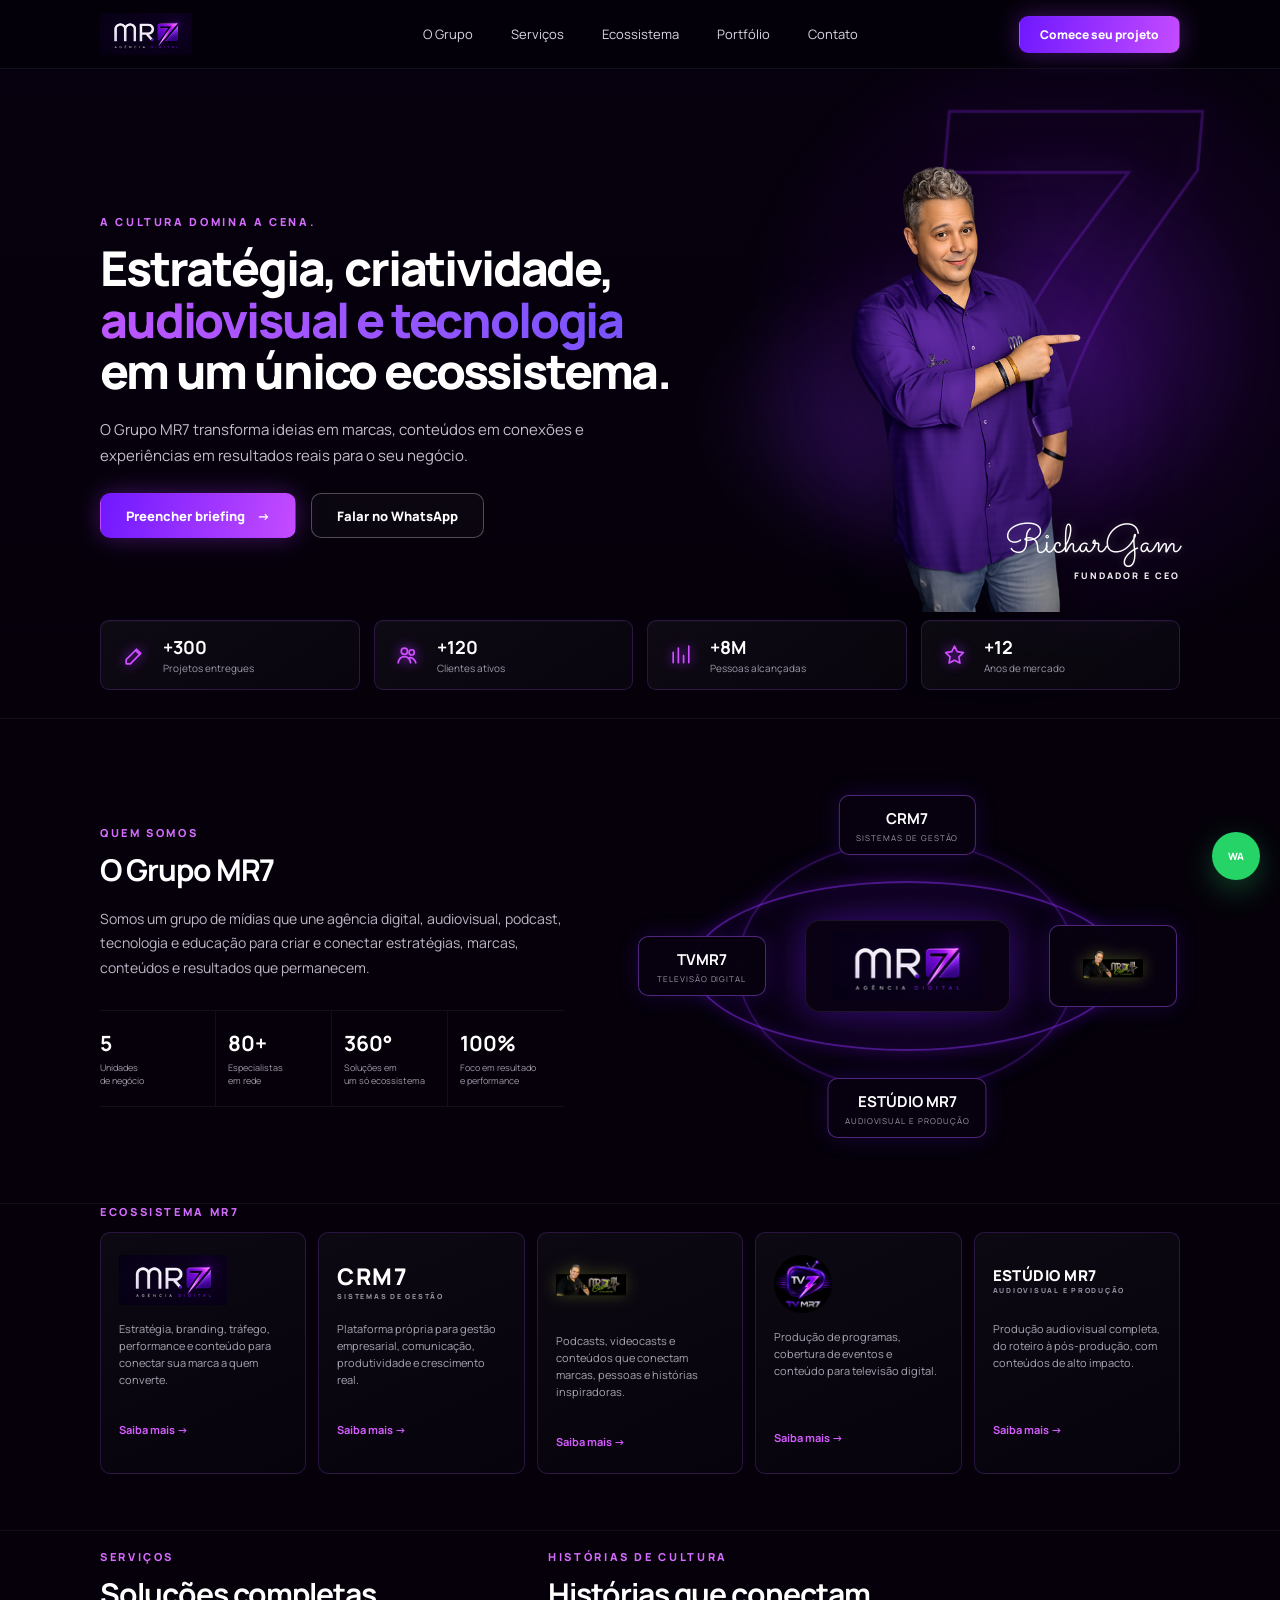
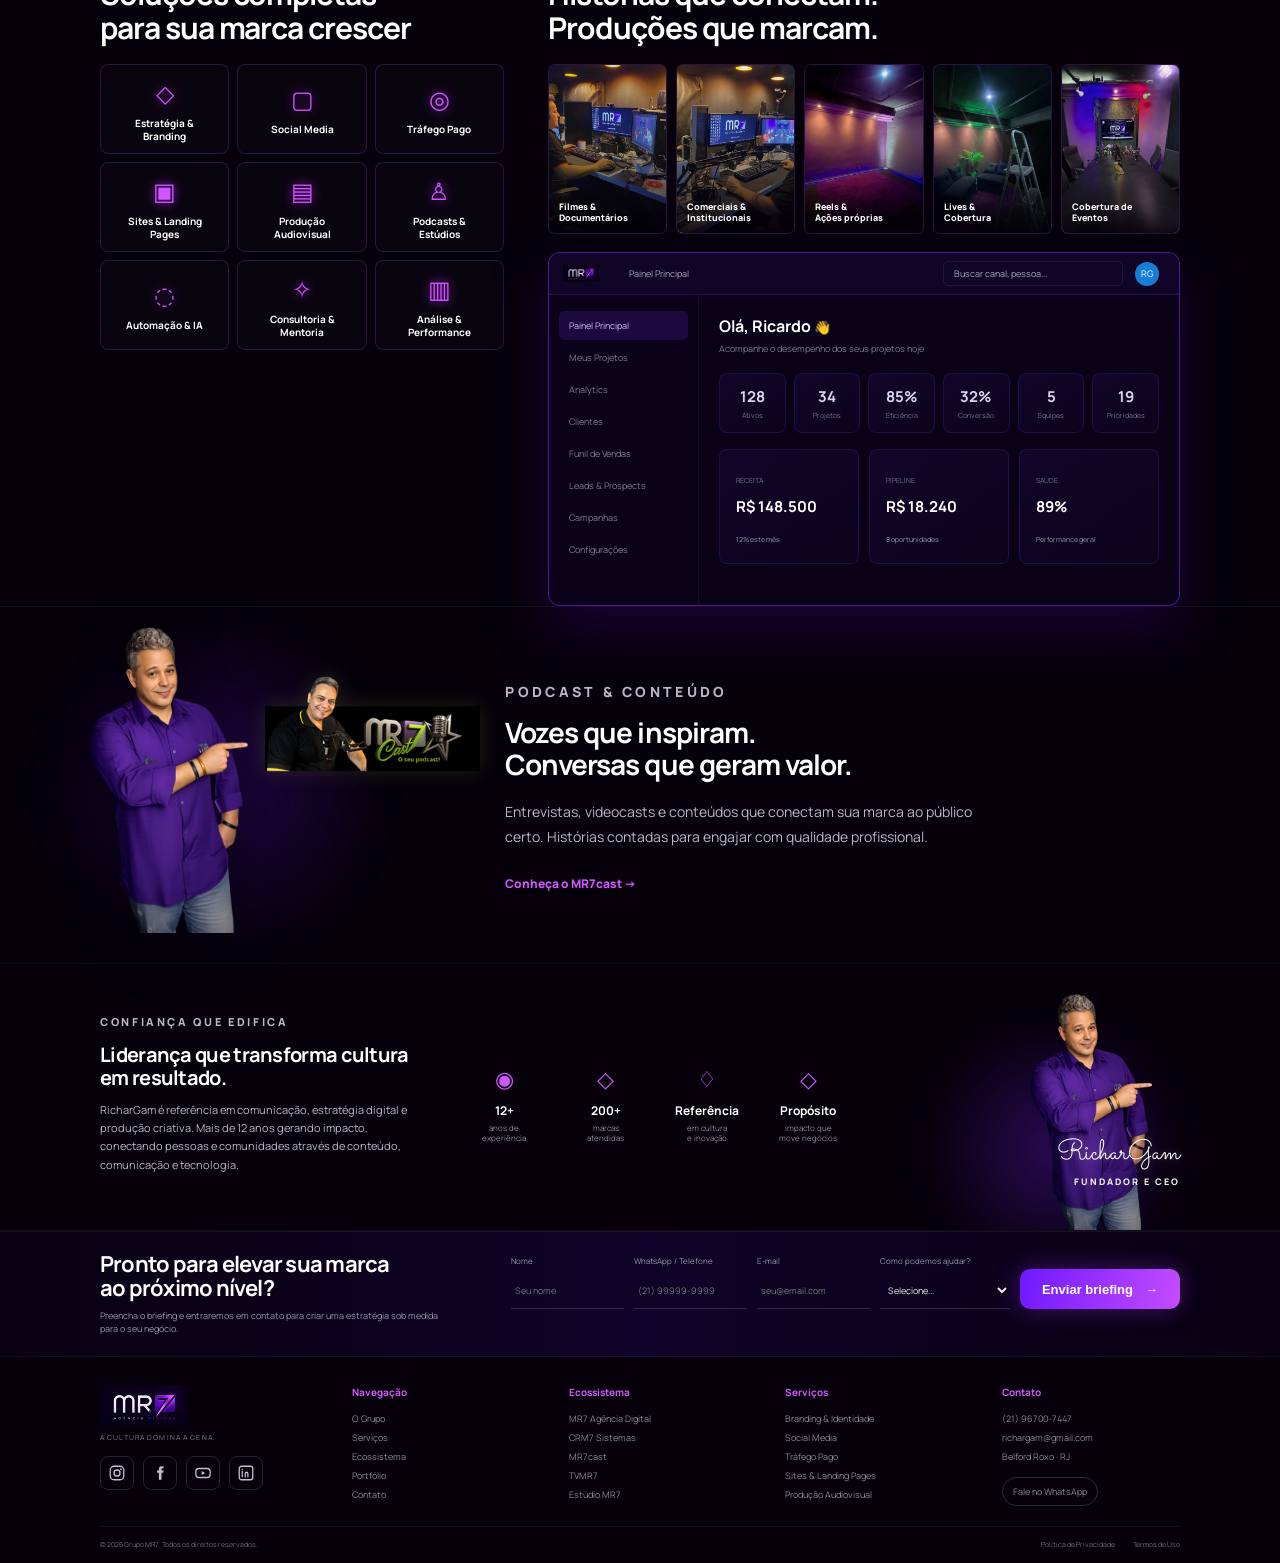
==== index.html @ 01e2b758 "progresso: Site Oficial Grupo MR7 v1 — fiel ao layout-mestre, mobile corrigido, ícones SVG - Estrutu" ====
<!doctype html>
<html lang="pt-BR">
<head>
  <meta charset="utf-8">
  <meta name="viewport" content="width=device-width,initial-scale=1,viewport-fit=cover">
  <title>Grupo MR7 — A Cultura Domina a Cena</title>
  <meta name="description" content="Estratégia, criatividade, audiovisual e tecnologia em um único ecossistema. Conheça o Grupo MR7.">
  <meta name="theme-color" content="#05000A">
  <meta property="og:title" content="Grupo MR7 — A Cultura Domina a Cena">
  <meta property="og:description" content="Estratégia, criatividade, audiovisual e tecnologia em um único ecossistema.">
  <meta property="og:type" content="website">
  <meta property="og:url" content="https://grupomr7.com.br">
  <link rel="canonical" href="https://grupomr7.com.br">
  <link rel="preconnect" href="https://fonts.googleapis.com">
  <link rel="preconnect" href="https://fonts.gstatic.com" crossorigin>
  <link href="https://fonts.googleapis.com/css2?family=Manrope:wght@400;500;600;700;800&family=Sacramento&display=swap" rel="stylesheet">
  <link rel="stylesheet" href="css/style.css">
</head>
<body>
  <a class="skip-link" href="#conteudo">Pular para o conteúdo</a>

  <header class="site-header" id="topo">
    <div class="container nav-wrap">
      <a class="brand" href="#topo" aria-label="Grupo MR7 — início">
        <img src="assets/logos/mr7-logo.png" alt="MR7 Agência Digital">
      </a>
      <button class="menu-toggle" type="button" aria-label="Abrir menu" aria-expanded="false" aria-controls="main-nav">
        <span></span><span></span><span></span>
      </button>
      <nav class="main-nav" id="main-nav" aria-label="Navegação principal">
        <a href="#grupo">O Grupo</a>
        <a href="#servicos">Serviços</a>
        <a href="#ecossistema">Ecossistema</a>
        <a href="#portfolio">Portfólio</a>
        <a href="#contato">Contato</a>
      </nav>
      <a class="btn btn-small btn-primary header-cta" href="#contato">Comece seu projeto</a>
    </div>
  </header>

  <main id="conteudo">
    <section class="hero section-shell">
      <div class="hero-glow"></div>
      <div class="hero-seven" aria-hidden="true">7</div>
      <div class="container hero-grid">
        <div class="hero-copy reveal">
          <p class="eyebrow">A cultura domina a cena.</p>
          <h1>Estratégia, criatividade,<br><span>audiovisual e tecnologia</span><br>em um único ecossistema.</h1>
          <p class="lead">O Grupo MR7 transforma ideias em marcas, conteúdos em conexões e experiências em resultados reais para o seu negócio.</p>
          <div class="hero-actions">
            <a class="btn btn-primary" href="#contato">Preencher briefing <span>→</span></a>
            <a class="btn btn-ghost" href="https://wa.me/5521967007447" target="_blank" rel="noopener">Falar no WhatsApp</a>
          </div>
        </div>

        <div class="hero-visual reveal" aria-label="RicharGam, fundador e CEO do Grupo MR7">
          <div class="photo-light"></div>
          <img class="hero-person" src="assets/photos/richargam-hero.png" alt="RicharGam apontando para o conteúdo do site">
          <div class="signature">
            <span class="signature-name">RicharGam</span>
            <small>Fundador e CEO</small>
          </div>
        </div>
      </div>

      <div class="container stats-row reveal" aria-label="Indicadores do Grupo MR7">
        <article class="stat-card">
          <div class="line-icon" aria-hidden="true"><svg viewBox="0 0 24 24"><path d="M4 16 14 6l4 4L8 20H4v-4Z"/><path d="m13 7 4 4"/></svg></div>
          <div><strong>+300</strong><span>Projetos entregues</span></div>
        </article>
        <article class="stat-card">
          <div class="line-icon" aria-hidden="true"><svg viewBox="0 0 24 24"><circle cx="9" cy="8" r="3"/><circle cx="16" cy="9" r="2.5"/><path d="M3 19c.7-4 3-6 6-6s5.3 2 6 6M14 14c3 0 5 1.7 6 5"/></svg></div>
          <div><strong>+120</strong><span>Clientes ativos</span></div>
        </article>
        <article class="stat-card">
          <div class="line-icon" aria-hidden="true"><svg viewBox="0 0 24 24"><path d="M4 19V9m5 10V5m5 14v-7m5 7V3"/></svg></div>
          <div><strong>+8M</strong><span>Pessoas alcançadas</span></div>
        </article>
        <article class="stat-card">
          <div class="line-icon" aria-hidden="true"><svg viewBox="0 0 24 24"><path d="m12 3 2.6 5.3 5.9.9-4.3 4.2 1 5.9-5.2-2.8-5.2 2.8 1-5.9-4.3-4.2 5.9-.9L12 3Z"/></svg></div>
          <div><strong>+12</strong><span>Anos de mercado</span></div>
        </article>
      </div>
    </section>

    <section class="about section-shell" id="grupo">
      <div class="container about-grid">
        <div class="about-copy reveal">
          <p class="eyebrow">Quem somos</p>
          <h2>O Grupo MR7</h2>
          <p>Somos um grupo de mídias que une agência digital, audiovisual, podcast, tecnologia e educação para criar e conectar estratégias, marcas, conteúdos e resultados que permanecem.</p>
          <div class="mini-stats">
            <article><strong>5</strong><span>Unidades<br>de negócio</span></article>
            <article><strong>80+</strong><span>Especialistas<br>em rede</span></article>
            <article><strong>360°</strong><span>Soluções em<br>um só ecossistema</span></article>
            <article><strong>100%</strong><span>Foco em resultado<br>e performance</span></article>
          </div>
        </div>

        <div class="ecosystem-map reveal" aria-label="Ecossistema de marcas do Grupo MR7">
          <div class="orbit orbit-a"></div>
          <div class="orbit orbit-b"></div>
          <div class="orbit-glow"></div>
          <div class="map-center"><img src="assets/logos/mr7-logo.png" alt="MR7 Agência Digital"></div>
          <div class="map-node node-top"><strong>CRM7</strong><span>Sistemas de gestão</span></div>
          <div class="map-node node-left"><strong>TVMR7</strong><span>Televisão digital</span></div>
          <div class="map-node node-right"><img src="assets/logos/mr7cast.png" alt="MR7cast"></div>
          <div class="map-node node-bottom"><strong>ESTÚDIO MR7</strong><span>Audiovisual e produção</span></div>
        </div>
      </div>
    </section>

    <section class="ecosystem section-shell" id="ecossistema">
      <div class="container">
        <p class="eyebrow reveal">Ecossistema MR7</p>
        <div class="ecosystem-cards reveal">
          <article class="brand-card">
            <img src="assets/logos/mr7-logo.png" alt="MR7 Agência Digital">
            <p>Estratégia, branding, tráfego, performance e conteúdo para conectar sua marca a quem converte.</p>
            <a href="#contato">Saiba mais →</a>
          </article>
          <article class="brand-card brand-text-logo">
            <div class="text-logo">CRM7<small>Sistemas de gestão</small></div>
            <p>Plataforma própria para gestão empresarial, comunicação, produtividade e crescimento real.</p>
            <a href="#crm7">Saiba mais →</a>
          </article>
          <article class="brand-card">
            <img class="cast-logo" src="assets/logos/mr7cast.png" alt="MR7cast">
            <p>Podcasts, videocasts e conteúdos que conectam marcas, pessoas e histórias inspiradoras.</p>
            <a href="#mr7cast">Saiba mais →</a>
          </article>
          <article class="brand-card">
            <img class="tv-logo" src="assets/logos/tvmr7.png" alt="TVMR7">
            <p>Produção de programas, cobertura de eventos e conteúdo para televisão digital.</p>
            <a href="https://tvmr7.org.br" target="_blank" rel="noopener">Saiba mais →</a>
          </article>
          <article class="brand-card brand-text-logo">
            <div class="text-logo studio-logo">ESTÚDIO MR7<small>Audiovisual e produção</small></div>
            <p>Produção audiovisual completa, do roteiro à pós-produção, com conteúdos de alto impacto.</p>
            <a href="#contato">Saiba mais →</a>
          </article>
        </div>
      </div>
    </section>

    <section class="services-portfolio section-shell" id="servicos">
      <div class="container split-grid">
        <div class="services-block reveal">
          <p class="eyebrow">Serviços</p>
          <h2>Soluções completas<br>para sua marca crescer</h2>
          <div class="services-grid">
            <article class="service-card"><span class="service-symbol">◇</span><strong>Estratégia &amp;<br>Branding</strong></article>
            <article class="service-card"><span class="service-symbol">▢</span><strong>Social Media</strong></article>
            <article class="service-card"><span class="service-symbol">◎</span><strong>Tráfego Pago</strong></article>
            <article class="service-card"><span class="service-symbol">▣</span><strong>Sites &amp; Landing<br>Pages</strong></article>
            <article class="service-card"><span class="service-symbol">▤</span><strong>Produção<br>Audiovisual</strong></article>
            <article class="service-card"><span class="service-symbol">♙</span><strong>Podcasts &amp;<br>Estúdios</strong></article>
            <article class="service-card"><span class="service-symbol">◌</span><strong>Automação &amp; IA</strong></article>
            <article class="service-card"><span class="service-symbol">✧</span><strong>Consultoria &amp;<br>Mentoria</strong></article>
            <article class="service-card"><span class="service-symbol">▥</span><strong>Análise &amp;<br>Performance</strong></article>
          </div>
        </div>

        <div class="portfolio-block reveal" id="portfolio">
          <p class="eyebrow">Histórias de cultura</p>
          <h2>Histórias que conectam.<br>Produções que marcam.</h2>
          <div class="portfolio-grid">
            <article class="work-card"><img src="assets/portfolio/filmes-documentarios.jpg" alt="Produção de filmes e documentários"><span>Filmes &amp;<br>Documentários</span></article>
            <article class="work-card"><img src="assets/portfolio/comerciais.jpg" alt="Produção de comerciais e institucionais"><span>Comerciais &amp;<br>Institucionais</span></article>
            <article class="work-card"><img src="assets/portfolio/reels.jpg" alt="Produção de reels e ações próprias"><span>Reels &amp;<br>Ações próprias</span></article>
            <article class="work-card"><img src="assets/portfolio/lives.jpg" alt="Lives e cobertura"><span>Lives &amp;<br>Cobertura</span></article>
            <article class="work-card"><img src="assets/portfolio/eventos.jpg" alt="Cobertura de eventos"><span>Cobertura de<br>Eventos</span></article>
          </div>

          <div class="crm-showcase" id="crm7">
            <div class="crm-window">
              <div class="crm-topbar">
                <img src="assets/logos/mr7-logo.png" alt="MR7">
                <span>Painel Principal</span>
                <div class="crm-search">Buscar canal, pessoa...</div>
                <span class="crm-avatar">RG</span>
              </div>
              <div class="crm-layout">
                <aside class="crm-sidebar">
                  <a class="active">Painel Principal</a><a>Meus Projetos</a><a>Analytics</a><a>Clientes</a><a>Funil de Vendas</a><a>Leads &amp; Prospects</a><a>Campanhas</a><a>Configurações</a>
                </aside>
                <div class="crm-content">
                  <h3>Olá, Ricardo <span>👋</span></h3>
                  <p>Acompanhe o desempenho dos seus projetos hoje</p>
                  <div class="crm-metrics">
                    <article><b>128</b><span>Ativos</span></article><article><b>34</b><span>Projetos</span></article><article><b>85%</b><span>Eficiência</span></article><article><b>32%</b><span>Conversão</span></article><article><b>5</b><span>Equipes</span></article><article><b>19</b><span>Prioridades</span></article>
                  </div>
                  <div class="crm-bottom">
                    <article><small>RECEITA</small><strong>R$ 148.500</strong><span>12% este mês</span></article>
                    <article><small>PIPELINE</small><strong>R$ 18.240</strong><span>8 oportunidades</span></article>
                    <article><small>SAÚDE</small><strong>89%</strong><span>Performance geral</span></article>
                  </div>
                </div>
              </div>
            </div>
          </div>
        </div>
      </div>
    </section>

    <section class="podcast section-shell" id="mr7cast">
      <div class="container podcast-grid">
        <div class="podcast-visual reveal">
          <div class="podcast-light"></div>
          <img class="podcast-person" src="assets/photos/richargam-podcast.png" alt="RicharGam no MR7cast">
          <img class="podcast-logo" src="assets/logos/mr7cast.png" alt="MR7cast — O seu podcast">
        </div>
        <div class="podcast-copy reveal">
          <p class="eyebrow">Podcast &amp; conteúdo</p>
          <h2>Vozes que inspiram.<br>Conversas que geram valor.</h2>
          <p>Entrevistas, videocasts e conteúdos que conectam sua marca ao público certo. Histórias contadas para engajar com qualidade profissional.</p>
          <a class="text-link" href="https://www.youtube.com/@mr7cast" target="_blank" rel="noopener">Conheça o MR7cast →</a>
        </div>
      </div>
    </section>

    <section class="leadership section-shell">
      <div class="container leadership-grid">
        <div class="leadership-copy reveal">
          <p class="eyebrow">Confiança que edifica</p>
          <h2>Liderança que transforma cultura em resultado.</h2>
          <p>RicharGam é referência em comunicação, estratégia digital e produção criativa. Mais de 12 anos gerando impacto, conectando pessoas e comunidades através de conteúdo, comunicação e tecnologia.</p>
        </div>
        <div class="leadership-metrics reveal">
          <article><span>◉</span><strong>12+</strong><small>anos de<br>experiência</small></article>
          <article><span>◇</span><strong>200+</strong><small>marcas<br>atendidas</small></article>
          <article><span>♢</span><strong>Referência</strong><small>em cultura<br>e inovação</small></article>
          <article><span>◇</span><strong>Propósito</strong><small>impacto que<br>move negócios</small></article>
        </div>
        <div class="leadership-photo reveal">
          <img src="assets/photos/richargam-lideranca.png" alt="RicharGam, fundador e CEO do Grupo MR7">
          <div class="signature leadership-signature"><span class="signature-name">RicharGam</span><small>Fundador e CEO</small></div>
        </div>
      </div>
    </section>

    <section class="contact-strip" id="contato">
      <div class="container contact-grid">
        <div class="contact-intro reveal">
          <h2>Pronto para elevar sua marca<br>ao próximo nível?</h2>
          <p>Preencha o briefing e entraremos em contato para criar uma estratégia sob medida para o seu negócio.</p>
        </div>
        <form class="brief-form reveal" id="brief-form" novalidate>
          <label><span>Nome</span><input type="text" name="nome" placeholder="Seu nome" required></label>
          <label><span>WhatsApp / Telefone</span><input type="tel" name="telefone" placeholder="(21) 99999-9999" required></label>
          <label><span>E-mail</span><input type="email" name="email" placeholder="seu@email.com" required></label>
          <label><span>Como podemos ajudar?</span>
            <select name="servico" required><option value="">Selecione...</option><option>Branding &amp; Identidade</option><option>Social Media</option><option>Tráfego Pago</option><option>Site / Landing Page</option><option>Produção Audiovisual</option><option>Podcast / Estúdio</option><option>Automação &amp; IA</option><option>Consultoria &amp; Mentoria</option></select>
          </label>
          <button class="btn btn-primary" type="submit">Enviar briefing <span>→</span></button>
          <p class="form-status" id="form-status" role="status" aria-live="polite"></p>
        </form>
      </div>
    </section>
  </main>

  <footer class="site-footer">
    <div class="container footer-grid">
      <div class="footer-brand">
        <img src="assets/logos/mr7-logo.png" alt="MR7 Agência Digital">
        <p>A cultura domina a cena.</p>
        <div class="socials">
          <a href="https://www.instagram.com/mr7agenciadigital/" target="_blank" rel="noopener" aria-label="Instagram">
            <svg viewBox="0 0 24 24" aria-hidden="true"><rect x="3" y="3" width="18" height="18" rx="5"/><circle cx="12" cy="12" r="4"/><circle cx="17.2" cy="6.8" r="1.2" fill="currentColor" stroke="none"/></svg>
          </a>
          <a href="https://www.facebook.com/profile.php?id=100089989962736" target="_blank" rel="noopener" aria-label="Facebook">
            <svg viewBox="0 0 24 24" aria-hidden="true"><path d="M14 8.5V7c0-.9.6-1.2 1-1.2h1.8V3H14c-2.2 0-3.5 1.5-3.5 3.7v1.8H8v3h2.5V21H14v-9.5h2.3l.5-3H14Z" fill="currentColor" stroke="none"/></svg>
          </a>
          <a href="https://www.youtube.com/@mr7cast" target="_blank" rel="noopener" aria-label="YouTube">
            <svg viewBox="0 0 24 24" aria-hidden="true"><rect x="2.5" y="6" width="19" height="12" rx="4"/><path d="M10.2 9.3v5.4l4.6-2.7-4.6-2.7Z" fill="currentColor" stroke="none"/></svg>
          </a>
          <a href="https://www.linkedin.com" target="_blank" rel="noopener" aria-label="LinkedIn">
            <svg viewBox="0 0 24 24" aria-hidden="true"><rect x="3" y="3" width="18" height="18" rx="3"/><path d="M7 10v7M7 7v.01M11 17v-4.2c0-1 .7-1.8 1.8-1.8s1.7.8 1.7 1.8V17" fill="none"/></svg>
          </a>
        </div>
      </div>
      <div class="footer-col"><h3>Navegação</h3><a href="#grupo">O Grupo</a><a href="#servicos">Serviços</a><a href="#ecossistema">Ecossistema</a><a href="#portfolio">Portfólio</a><a href="#contato">Contato</a></div>
      <div class="footer-col"><h3>Ecossistema</h3><a href="#ecossistema">MR7 Agência Digital</a><a href="#crm7">CRM7 Sistemas</a><a href="#mr7cast">MR7cast</a><a href="https://tvmr7.org.br" target="_blank" rel="noopener">TVMR7</a><a href="#contato">Estúdio MR7</a></div>
      <div class="footer-col"><h3>Serviços</h3><a href="#servicos">Branding &amp; Identidade</a><a href="#servicos">Social Media</a><a href="#servicos">Tráfego Pago</a><a href="#servicos">Sites &amp; Landing Pages</a><a href="#servicos">Produção Audiovisual</a></div>
      <div class="footer-col contact-col"><h3>Contato</h3><a href="tel:+5521967007447">(21) 96700-7447</a><a href="mailto:richargam@gmail.com">richargam@gmail.com</a><span>Belford Roxo · RJ</span><a class="whatsapp-footer" href="https://wa.me/5521967007447" target="_blank" rel="noopener">Fale no WhatsApp</a></div>
    </div>
    <div class="container footer-bottom"><span>© <span id="year"></span> Grupo MR7. Todos os direitos reservados.</span><div><a href="#">Política de Privacidade</a><a href="#">Termos de Uso</a></div></div>
  </footer>

  <a class="whatsapp-float" href="https://wa.me/5521967007447" target="_blank" rel="noopener" aria-label="Falar com o Grupo MR7 pelo WhatsApp">WA</a>
  <script src="js/main.js"></script>
</body>
</html>
---- css/style.css ----
:root{
  --bg:#05000a;--bg-2:#090112;--panel:#0c0317;--panel-2:#10051f;
  --purple:#6f2cff;--violet:#a855ff;--magenta:#d946ef;--silver:#e6e6ef;
  --white:#fff;--muted:#a9a3b7;--line:rgba(168,85,255,.20);--line-strong:rgba(168,85,255,.45);
  --shadow:0 22px 70px rgba(74,0,140,.30);--radius:15px;--container:1080px;
}
*{box-sizing:border-box}html{scroll-behavior:smooth}body{margin:0;background:var(--bg);color:var(--white);font-family:Manrope,Inter,Arial,sans-serif;overflow-x:hidden}body::before{content:"";position:fixed;inset:0;pointer-events:none;background:radial-gradient(circle at 70% 8%,rgba(115,29,255,.14),transparent 28%),linear-gradient(90deg,rgba(255,255,255,.012) 1px,transparent 1px);background-size:auto,86px 86px;opacity:.55;z-index:-1}img{max-width:100%;display:block}a{color:inherit}.container{width:min(var(--container),calc(100% - 44px));margin-inline:auto}.section-shell{position:relative;border-bottom:1px solid rgba(255,255,255,.05)}.skip-link{position:fixed;top:-50px;left:20px;background:#fff;color:#000;padding:10px 14px;z-index:9999}.skip-link:focus{top:12px}.eyebrow{margin:0 0 13px;color:#d66bff;text-transform:uppercase;letter-spacing:.24em;font-size:11px;font-weight:800}.reveal{opacity:0;transform:translateY(18px);transition:opacity .7s ease,transform .7s ease}.reveal.visible{opacity:1;transform:none}
.site-header{position:fixed;top:0;left:0;right:0;z-index:100;background:rgba(5,0,10,.78);backdrop-filter:blur(18px);border-bottom:1px solid rgba(255,255,255,.06)}.nav-wrap{height:68px;display:grid;grid-template-columns:180px 1fr 180px;align-items:center}.brand img{width:92px}.main-nav{justify-self:center;display:flex;gap:38px}.main-nav a{font-size:13px;text-decoration:none;color:#dbd5e4;transition:.2s}.main-nav a:hover,.main-nav a:focus-visible{color:#fff;text-shadow:0 0 15px var(--violet)}.header-cta{justify-self:end}.menu-toggle{display:none;background:none;border:0;padding:8px}.menu-toggle span{display:block;width:24px;height:2px;background:#fff;margin:5px 0}
.btn{display:inline-flex;align-items:center;justify-content:center;gap:12px;min-height:45px;padding:0 25px;border-radius:10px;font-size:13px;font-weight:800;text-decoration:none;border:1px solid transparent;cursor:pointer;transition:transform .22s ease,box-shadow .22s ease,border-color .22s ease}.btn:hover{transform:translateY(-2px)}.btn-primary{background:linear-gradient(105deg,#6f18ff,#c54cff);box-shadow:0 0 24px rgba(169,54,255,.36);color:#fff}.btn-primary:hover{box-shadow:0 0 34px rgba(169,54,255,.55)}.btn-ghost{background:rgba(255,255,255,.025);border-color:rgba(255,255,255,.28)}.btn-ghost:hover{border-color:var(--violet)}.btn-small{min-height:37px;padding:0 20px;border-radius:9px;font-size:12px}
.hero{min-height:700px;padding:130px 0 28px;overflow:hidden;background:linear-gradient(180deg,#07000e 0%,#05000a 100%)}.hero-glow{position:absolute;width:720px;height:620px;right:-140px;top:30px;background:radial-gradient(circle,rgba(139,31,255,.34),rgba(81,8,151,.12) 42%,transparent 68%);filter:blur(6px)}.hero-seven{position:absolute;right:70px;top:26px;font-size:540px;line-height:1;font-weight:800;color:transparent;-webkit-text-stroke:3px rgba(150,46,255,.36);filter:drop-shadow(0 0 18px rgba(127,38,255,.75));opacity:.72;transform:skewX(-5deg);font-family:Arial Black,sans-serif}.hero-grid{display:grid;grid-template-columns:1.08fr .92fr;align-items:center;min-height:430px}.hero-copy{position:relative;z-index:3;padding-top:12px}.hero h1{margin:0;font-size:48px;line-height:1.08;letter-spacing:-.045em;font-weight:800;overflow-wrap:break-word;word-break:break-word}.hero h1 span{background:linear-gradient(90deg,#bd56ff,#7953ff);-webkit-background-clip:text;background-clip:text;color:transparent}.lead{max-width:560px;margin:20px 0 25px;color:#c2bdca;font-size:15px;line-height:1.7}.hero-actions{display:flex;gap:15px;flex-wrap:wrap}.hero-visual{height:480px;position:relative;align-self:end}.photo-light{position:absolute;left:0;right:0;bottom:25px;height:70%;background:radial-gradient(ellipse,rgba(137,49,255,.32),transparent 66%);filter:blur(24px)}.hero-person{height:510px;width:auto;position:absolute;right:28px;bottom:-2px;z-index:2;filter:drop-shadow(0 25px 30px rgba(0,0,0,.45))}.signature{position:absolute;right:0;bottom:28px;z-index:5;text-align:right}.signature-name{font:40px Sacramento,cursive;line-height:.8;color:#fff;text-shadow:0 0 10px rgba(255,255,255,.25)}.signature small{display:block;margin-top:9px;text-transform:uppercase;letter-spacing:.22em;font-size:9px;font-weight:800;color:#eee}.stats-row{position:relative;z-index:8;display:grid;grid-template-columns:repeat(4,1fr);gap:14px;margin-top:10px}.stat-card{min-height:70px;display:flex;align-items:center;gap:13px;padding:14px 17px;border:1px solid var(--line);border-radius:9px;background:linear-gradient(145deg,rgba(255,255,255,.038),rgba(255,255,255,.018));box-shadow:inset 0 1px rgba(255,255,255,.025)}.line-icon{width:32px;height:32px;display:grid;place-items:center;color:#d04fff;filter:drop-shadow(0 0 6px #9e25ff)}.line-icon svg{width:25px;fill:none;stroke:currentColor;stroke-width:1.6;stroke-linecap:round;stroke-linejoin:round}.stat-card strong{display:block;font-size:18px}.stat-card span{display:block;color:#9e98a9;font-size:10px;margin-top:2px}
.about{padding:72px 0 62px}.about-grid{display:grid;grid-template-columns:.92fr 1.08fr;gap:70px;align-items:center}.about h2,.services-block h2,.portfolio-block h2,.podcast-copy h2,.leadership-copy h2,.contact-intro h2{font-size:30px;line-height:1.12;letter-spacing:-.035em;margin:0 0 20px}.about-copy>p:last-of-type,.podcast-copy>p,.leadership-copy>p{color:#bcb6c6;font-size:14px;line-height:1.75;max-width:515px}.mini-stats{display:grid;grid-template-columns:repeat(4,1fr);margin-top:30px;border-top:1px solid rgba(255,255,255,.06);border-bottom:1px solid rgba(255,255,255,.06)}.mini-stats article{padding:18px 12px;border-right:1px solid rgba(255,255,255,.06)}.mini-stats article:first-child{padding-left:0}.mini-stats article:last-child{border-right:0}.mini-stats strong{display:block;font-size:21px}.mini-stats span{display:block;font-size:9px;line-height:1.4;color:#9f99a9;margin-top:5px}.ecosystem-map{height:350px;position:relative;display:grid;place-items:center}.orbit{position:absolute;left:50%;top:50%;transform:translate(-50%,-50%);border:2px solid rgba(143,46,255,.5);border-radius:50%;box-shadow:0 0 18px rgba(122,26,255,.26),inset 0 0 18px rgba(122,26,255,.15)}.orbit-a{width:430px;height:170px}.orbit-b{width:340px;height:250px;opacity:.55}.orbit-glow{position:absolute;width:400px;height:230px;background:radial-gradient(ellipse,rgba(124,31,255,.25),transparent 67%);filter:blur(22px)}.map-center{width:205px;height:92px;border:1px solid rgba(255,255,255,.08);border-radius:15px;background:rgba(11,2,20,.92);display:grid;place-items:center;z-index:3;box-shadow:0 0 35px rgba(109,24,255,.34)}.map-center img{width:150px}.map-node{position:absolute;z-index:4;min-width:128px;min-height:60px;display:grid;place-items:center;text-align:center;padding:10px 16px;border:1px solid var(--line-strong);border-radius:10px;background:rgba(8,1,16,.95);box-shadow:0 0 22px rgba(105,26,255,.18)}.map-node strong{font-size:15px}.map-node span{font-size:8px;color:#9e98aa;text-transform:uppercase;letter-spacing:.12em}.map-node img{max-height:42px;max-width:120px}.node-right img{max-height:60px;max-width:150px;filter:drop-shadow(0 0 8px rgba(166,194,50,.35))}.node-top{top:4px;left:50%;transform:translateX(-50%)}.node-bottom{bottom:3px;left:50%;transform:translateX(-50%)}.node-left{left:3px;top:50%;transform:translateY(-50%)}.node-right{right:3px;top:50%;transform:translateY(-50%)}
.ecosystem{padding:0 0 56px}.ecosystem-cards{display:grid;grid-template-columns:repeat(5,1fr);gap:12px}.brand-card{min-height:210px;padding:22px 18px;border:1px solid var(--line);border-radius:10px;background:linear-gradient(155deg,rgba(255,255,255,.035),rgba(255,255,255,.012));transition:.25s}.brand-card:hover{transform:translateY(-5px);border-color:var(--line-strong);box-shadow:0 18px 35px rgba(60,0,110,.22)}.brand-card img{height:50px;width:100%;object-fit:contain;object-position:left center;margin-bottom:15px}.brand-card .cast-logo{height:70px;margin-top:-8px;filter:drop-shadow(0 0 8px rgba(166,194,50,.28))}.brand-card .tv-logo{height:58px;object-position:left center}.brand-card p{min-height:86px;color:#aaa4b3;font-size:11px;line-height:1.55}.brand-card a{color:#d45cff;font-size:11px;text-decoration:none;font-weight:700}.text-logo{height:50px;margin-bottom:15px;display:flex;flex-direction:column;justify-content:center;font-size:23px;font-weight:800;letter-spacing:.06em}.text-logo small{font-size:7px;letter-spacing:.25em;text-transform:uppercase;color:#9891a3}.studio-logo{font-size:15px;letter-spacing:.03em}
.services-portfolio{padding:0 0 0}.split-grid{display:grid;grid-template-columns:.78fr 1.22fr;gap:44px}.services-block,.portfolio-block{padding-top:18px}.services-grid{display:grid;grid-template-columns:repeat(3,1fr);gap:8px;margin-top:18px}.service-card{height:90px;border:1px solid var(--line);border-radius:8px;background:rgba(255,255,255,.018);display:flex;flex-direction:column;align-items:center;justify-content:center;text-align:center;gap:8px}.service-card:hover{background:rgba(122,32,255,.08);border-color:var(--line-strong)}.service-symbol{font-size:24px;color:#ce55ff;text-shadow:0 0 12px rgba(192,45,255,.8)}.service-card strong{font-size:10px;line-height:1.25}.portfolio-grid{display:grid;grid-template-columns:repeat(5,1fr);gap:9px;margin-top:18px}.work-card{height:170px;position:relative;overflow:hidden;border:1px solid var(--line);border-radius:7px;background:#0a0212}.work-card::after{content:"";position:absolute;inset:0;background:linear-gradient(0deg,rgba(3,0,7,.95),rgba(3,0,7,.08) 60%)}.work-card img{width:100%;height:100%;object-fit:cover;transition:.35s}.work-card:hover img{transform:scale(1.06)}.work-card span{position:absolute;z-index:2;left:10px;right:8px;bottom:10px;font-size:9px;font-weight:800;line-height:1.25}.crm-showcase{margin-top:18px;position:relative;z-index:4}.crm-window{border:1px solid rgba(131,49,255,.55);border-radius:12px;overflow:hidden;background:#090116;box-shadow:0 22px 55px rgba(64,7,123,.38)}.crm-topbar{height:42px;display:grid;grid-template-columns:54px 1fr 180px 30px;gap:12px;align-items:center;padding:0 14px;background:#100427;border-bottom:1px solid rgba(148,52,255,.22);font-size:9px;color:#aaa4b5}.crm-topbar img{width:36px}.crm-search{height:25px;border:1px solid rgba(255,255,255,.07);border-radius:5px;display:flex;align-items:center;padding:0 10px}.crm-avatar{width:24px;height:24px;border-radius:50%;display:grid;place-items:center;background:#177ed8;color:#fff}.crm-layout{display:grid;grid-template-columns:150px 1fr;min-height:310px}.crm-sidebar{padding:16px 10px;background:#0b021a;border-right:1px solid rgba(255,255,255,.05)}.crm-sidebar a{display:block;padding:8px 10px;color:#80798d;font-size:9px;border-radius:5px;margin-bottom:3px}.crm-sidebar .active{color:#d1bbff;background:rgba(119,45,255,.16)}.crm-content{padding:20px}.crm-content h3{margin:0;font-size:16px}.crm-content h3 span{font-size:13px}.crm-content>p{margin:5px 0 18px;color:#7e7888;font-size:9px}.crm-metrics{display:grid;grid-template-columns:repeat(6,1fr);gap:8px}.crm-metrics article,.crm-bottom article{background:linear-gradient(145deg,#12052a,#0c031b);border:1px solid rgba(137,50,255,.16);border-radius:8px;padding:12px 8px;text-align:center}.crm-metrics b{display:block;font-size:15px;color:#ddd3ed}.crm-metrics span{display:block;font-size:7px;color:#777080;margin-top:4px}.crm-bottom{display:grid;grid-template-columns:repeat(3,1fr);gap:10px;margin-top:16px}.crm-bottom article{text-align:left;padding:16px}.crm-bottom small{font-size:7px;color:#777080}.crm-bottom strong{display:block;font-size:15px;margin:8px 0}.crm-bottom span{font-size:7px;color:#9d96a8}
.podcast{padding:0 0 30px;margin-top:-34px}.podcast-grid{display:grid;grid-template-columns:.7fr 1.3fr;align-items:end;gap:42px}.podcast-visual{height:360px;position:relative}.podcast-light{position:absolute;left:-100px;bottom:-20px;width:430px;height:330px;background:radial-gradient(circle,rgba(118,23,255,.25),transparent 64%);filter:blur(16px)}.podcast-person{height:350px;position:absolute;left:-40px;bottom:0;filter:drop-shadow(0 14px 22px rgba(0,0,0,.55))}.podcast-logo{position:absolute;left:165px;bottom:95px;width:215px;filter:drop-shadow(0 0 10px rgba(166,194,50,.18))}.podcast-copy{padding-bottom:40px}.podcast-copy h2{font-size:28px}.podcast-copy p{max-width:490px}.text-link{display:inline-block;margin-top:12px;color:#d259ff;text-decoration:none;font-size:12px;font-weight:800}
.leadership{padding:14px 0 0;overflow:hidden}.leadership-grid{display:grid;grid-template-columns:1fr 1.2fr .9fr;align-items:end;gap:32px;min-height:250px}.leadership-copy{padding:35px 0 45px}.leadership-copy h2{font-size:20px;margin-bottom:12px}.leadership-copy p{font-size:11px;line-height:1.65}.leadership-metrics{display:grid;grid-template-columns:repeat(4,1fr);gap:12px;align-self:center}.leadership-metrics article{text-align:center}.leadership-metrics article>span{display:block;color:#cf55ff;font-size:22px;margin-bottom:8px}.leadership-metrics strong{display:block;font-size:12px}.leadership-metrics small{display:block;margin-top:4px;color:#8f889b;font-size:8px;line-height:1.35}.leadership-photo{height:250px;position:relative}.leadership-photo::before{content:"";position:absolute;inset:20% -15% -15% 0;background:radial-gradient(circle,rgba(130,31,255,.3),transparent 65%);filter:blur(14px)}.leadership-photo img{height:270px;position:absolute;right:-10px;bottom:0}.leadership-signature{right:0;bottom:42px}.leadership-signature .signature-name{font-size:28px}
.contact-strip{padding:20px 0;background:linear-gradient(90deg,#080111,#100329 50%,#080111);border-top:1px solid rgba(255,255,255,.05);border-bottom:1px solid rgba(255,255,255,.05)}.contact-grid{display:grid;grid-template-columns:.72fr 1.28fr;align-items:center;gap:35px}.contact-intro h2{font-size:22px;margin-bottom:8px}.contact-intro p{margin:0;color:#9992a4;font-size:9px;line-height:1.5;max-width:350px}.brief-form{display:grid;grid-template-columns:1fr 1fr 1fr 1.15fr auto;align-items:end;gap:10px}.brief-form label span{display:block;font-size:8px;color:#9a93a5;margin-bottom:6px}.brief-form input,.brief-form select{width:100%;height:37px;border:0;border-bottom:1px solid rgba(255,255,255,.14);background:transparent;color:#eee;font:9px Manrope;padding:0 4px;outline:none}.brief-form select option{background:#10031e}.brief-form input:focus,.brief-form select:focus{border-color:#b74aff}.brief-form .btn{height:40px;min-height:40px;padding:0 22px;border:0}.form-status{grid-column:1/-1;margin:0;font-size:10px;color:#ff83ff;min-height:13px}
.site-footer{padding:28px 0 14px;background:#050009}.footer-grid{display:grid;grid-template-columns:1.2fr repeat(4,1fr);gap:38px}.footer-brand img{width:88px}.footer-brand p{text-transform:uppercase;letter-spacing:.16em;color:#807987;font-size:7px}.socials{display:flex;gap:9px;margin-top:14px}.socials a{width:34px;height:34px;border:1px solid rgba(255,255,255,.14);border-radius:8px;display:grid;place-items:center;text-decoration:none;color:#c6bfd2;transition:.22s}.socials a:hover{color:#fff;border-color:var(--line-strong);background:rgba(122,32,255,.14);box-shadow:0 0 16px rgba(169,54,255,.28);transform:translateY(-2px)}.socials svg{width:18px;height:18px;fill:none;stroke:currentColor;stroke-width:1.7;stroke-linecap:round;stroke-linejoin:round}.footer-col{display:flex;flex-direction:column;gap:6px}.footer-col h3{margin:0 0 7px;color:#d55bff;font-size:10px}.footer-col a,.footer-col span{font-size:9px;color:#8d8796;text-decoration:none}.footer-col a:hover{color:#fff}.whatsapp-footer{margin-top:8px;border:1px solid rgba(255,255,255,.16);padding:7px 10px;border-radius:18px;width:max-content}.footer-bottom{display:flex;justify-content:space-between;margin-top:20px;padding-top:13px;border-top:1px solid rgba(255,255,255,.06);color:#716b78;font-size:7px}.footer-bottom div{display:flex;gap:18px}.footer-bottom a{text-decoration:none;color:#716b78}.whatsapp-float{position:fixed;right:20px;bottom:20px;width:48px;height:48px;border-radius:50%;display:grid;place-items:center;background:#25d366;color:#fff;text-decoration:none;font-size:10px;font-weight:800;box-shadow:0 10px 30px rgba(37,211,102,.3);z-index:90}
@media (max-width:1050px){.nav-wrap{grid-template-columns:140px 1fr 140px}.main-nav{gap:22px}.hero h1{font-size:42px}.hero-person{right:-12px}.ecosystem-cards{grid-template-columns:repeat(3,1fr)}.brand-card{min-height:195px}.split-grid{grid-template-columns:1fr}.podcast{margin-top:0}.leadership-grid{grid-template-columns:1fr 1.4fr}.leadership-photo{display:none}.contact-grid{grid-template-columns:1fr}.brief-form{grid-template-columns:repeat(3,1fr)}.brief-form .btn{grid-column:auto}.footer-grid{grid-template-columns:1.3fr repeat(2,1fr)}.contact-col{grid-column:auto}}
@media (max-width:760px){.container{width:min(100% - 32px,var(--container))}.site-header{background:rgba(5,0,10,.94)}.nav-wrap{height:62px;display:flex;justify-content:space-between}.brand img{width:78px}.menu-toggle{display:block;order:3}.header-cta{display:none}.main-nav{position:absolute;left:14px;right:14px;top:62px;display:none;flex-direction:column;gap:0;padding:12px;background:#0a0113;border:1px solid var(--line);border-radius:10px}.main-nav.open{display:flex}.main-nav a{padding:13px}.hero{padding-top:104px;min-height:auto}.hero-grid{grid-template-columns:1fr;gap:8px}.hero-copy{text-align:center}.hero h1{font-size:32px}.lead{margin-inline:auto}.hero-actions{justify-content:center}.hero-seven{font-size:300px;right:-70px;top:auto;bottom:-10px;opacity:.26;z-index:0}.hero-visual{height:400px;margin-top:6px}.hero-person{height:420px;right:50%;transform:translateX(50%)}.signature{right:50%;transform:translateX(120px)}.stats-row{grid-template-columns:1fr 1fr;margin-top:26px}.about{padding:52px 0 46px}.about-grid{grid-template-columns:1fr;gap:34px}.ecosystem-map{margin-top:6px;transform:scale(.82)}.ecosystem-cards{grid-template-columns:1fr 1fr}.portfolio-grid{grid-template-columns:repeat(2,1fr)}.work-card{height:190px}.work-card:last-child{grid-column:1/-1}.crm-layout{grid-template-columns:100px 1fr}.crm-sidebar a{font-size:7px}.crm-metrics{grid-template-columns:repeat(3,1fr)}.podcast{padding:28px 0 30px}.podcast-grid{grid-template-columns:1fr;gap:20px}.podcast-visual{height:320px}.podcast-person{left:50%;transform:translateX(-58%);height:320px}.podcast-logo{left:50%;transform:translateX(-8%);bottom:74px;width:200px}.podcast-copy{padding:0}.leadership{padding:36px 0 0}.leadership-grid{grid-template-columns:1fr;gap:26px}.leadership-copy{padding:0}.leadership-metrics{padding-bottom:0}.leadership-photo{display:block;position:relative;height:340px;margin-top:6px}.leadership-photo::before{inset:10% 10% 0 10%}.leadership-photo img{height:340px;right:50%;bottom:0;transform:translateX(50%)}.leadership-signature{display:none}.contact-strip{padding:34px 0}.contact-intro h2{font-size:24px}.contact-intro p{font-size:12px;max-width:none}.brief-form{grid-template-columns:1fr 1fr;gap:16px 12px}.brief-form label span{font-size:11px}.brief-form input,.brief-form select{height:44px;font-size:14px}.brief-form .btn{grid-column:1/-1;height:48px;min-height:48px;font-size:14px}.form-status{font-size:12px}.site-footer{padding:34px 0 16px}.footer-grid{grid-template-columns:1fr 1fr;gap:28px}.footer-brand{grid-column:1/-1}.footer-col h3{font-size:12px}.footer-col a,.footer-col span{font-size:12px}.footer-bottom{gap:14px;flex-direction:column;font-size:10px;text-align:center}.footer-bottom div{justify-content:center}}
@media (max-width:480px){.hero h1{font-size:27px}.hero-seven{font-size:230px;right:-50px;bottom:0;opacity:.22}.hero-actions{flex-direction:column;align-items:stretch}.hero-actions .btn{width:100%}.hero-visual{height:340px}.hero-person{height:350px}.signature{transform:translateX(100px)}.stats-row{grid-template-columns:1fr}.mini-stats{grid-template-columns:1fr 1fr}.mini-stats article:nth-child(2){border-right:0}.ecosystem-map{transform:scale(.76);margin-top:0}.ecosystem-cards{grid-template-columns:1fr}.brand-card{min-height:auto}.brand-card p{min-height:auto}.services-grid{grid-template-columns:1fr 1fr}.portfolio-grid{grid-template-columns:1fr 1fr}.work-card,.work-card:last-child{grid-column:auto;height:150px}.crm-topbar{grid-template-columns:42px 1fr 25px}.crm-search{display:none}.crm-layout{grid-template-columns:1fr}.crm-sidebar{display:none}.crm-content{padding:14px}.crm-metrics{grid-template-columns:1fr 1fr}.crm-bottom{grid-template-columns:1fr}.podcast-person{transform:translateX(-52%);height:290px}.podcast-visual{height:290px}.leadership-metrics{grid-template-columns:1fr 1fr}.brief-form{grid-template-columns:1fr}.footer-grid{grid-template-columns:1fr 1fr}.footer-brand{grid-column:1/-1}}
@media (prefers-reduced-motion:reduce){html{scroll-behavior:auto}.reveal{opacity:1;transform:none;transition:none}.btn,.brand-card,.work-card img{transition:none}}
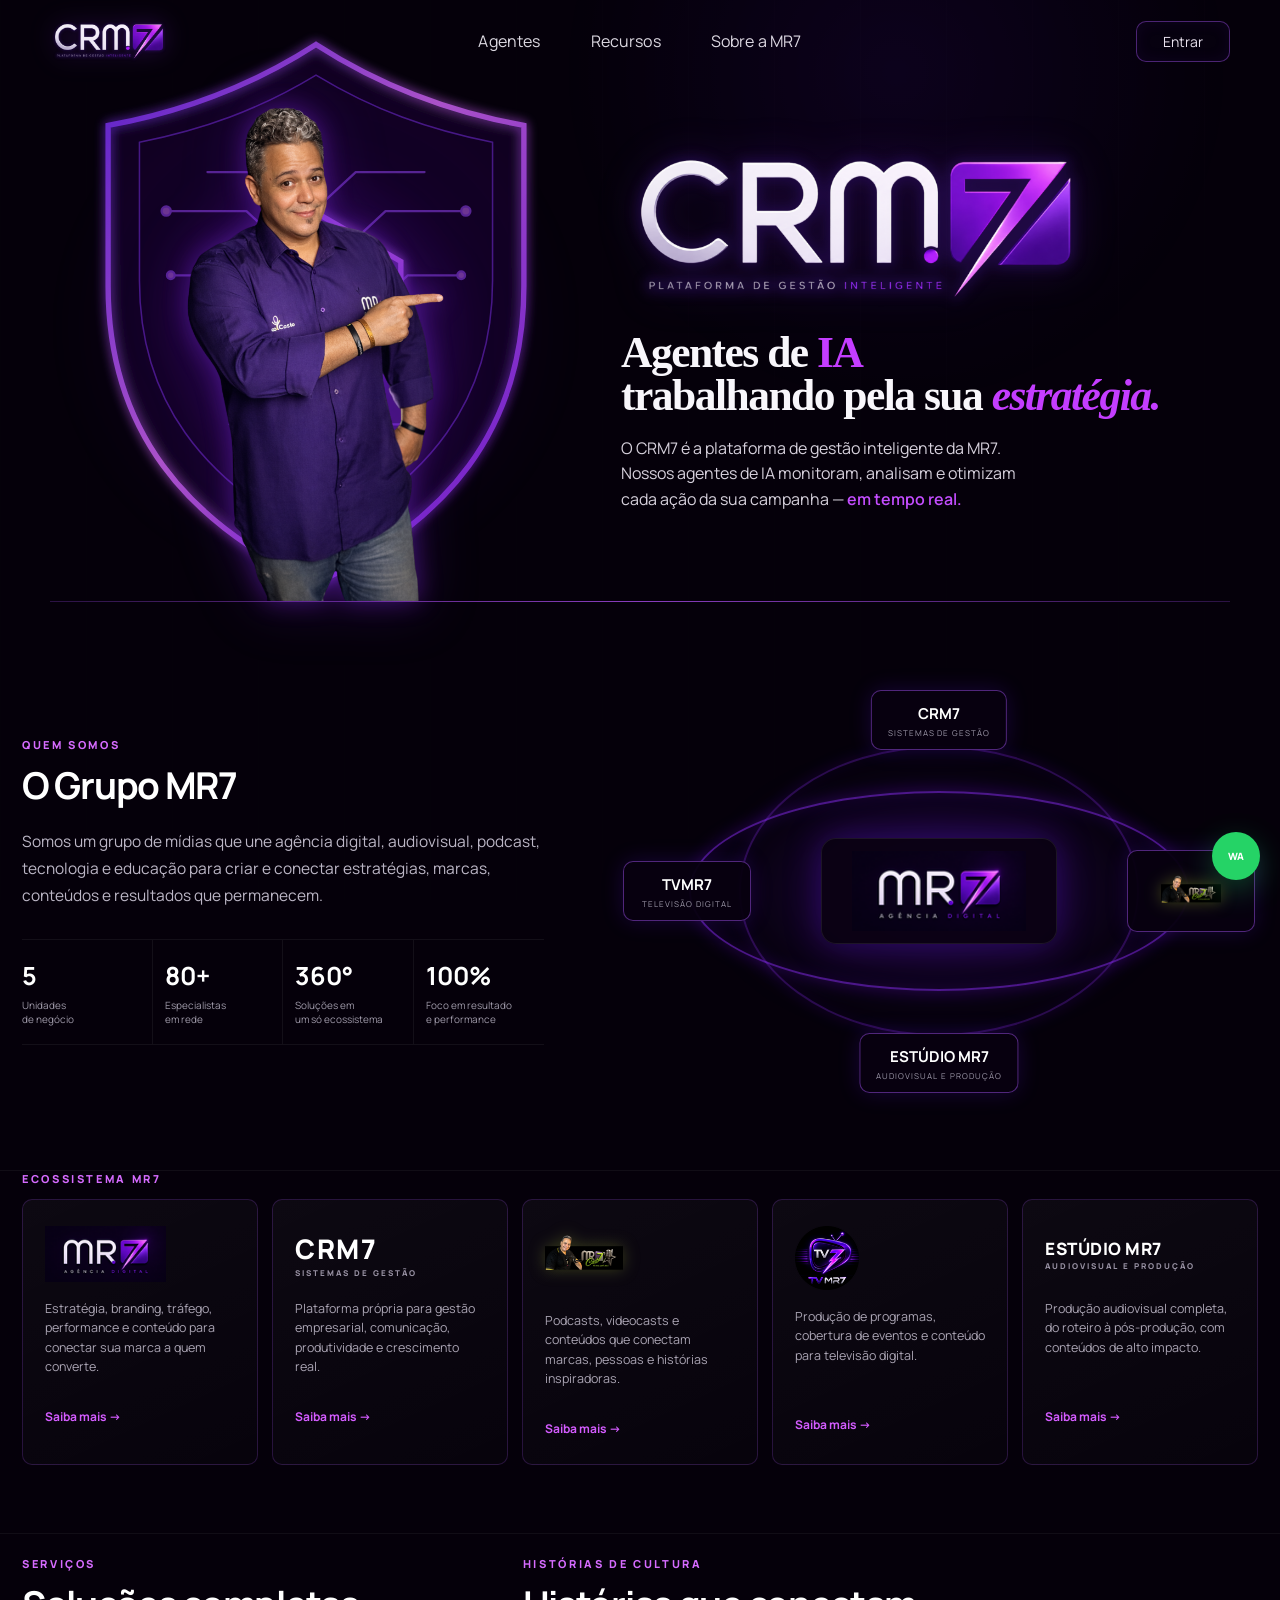
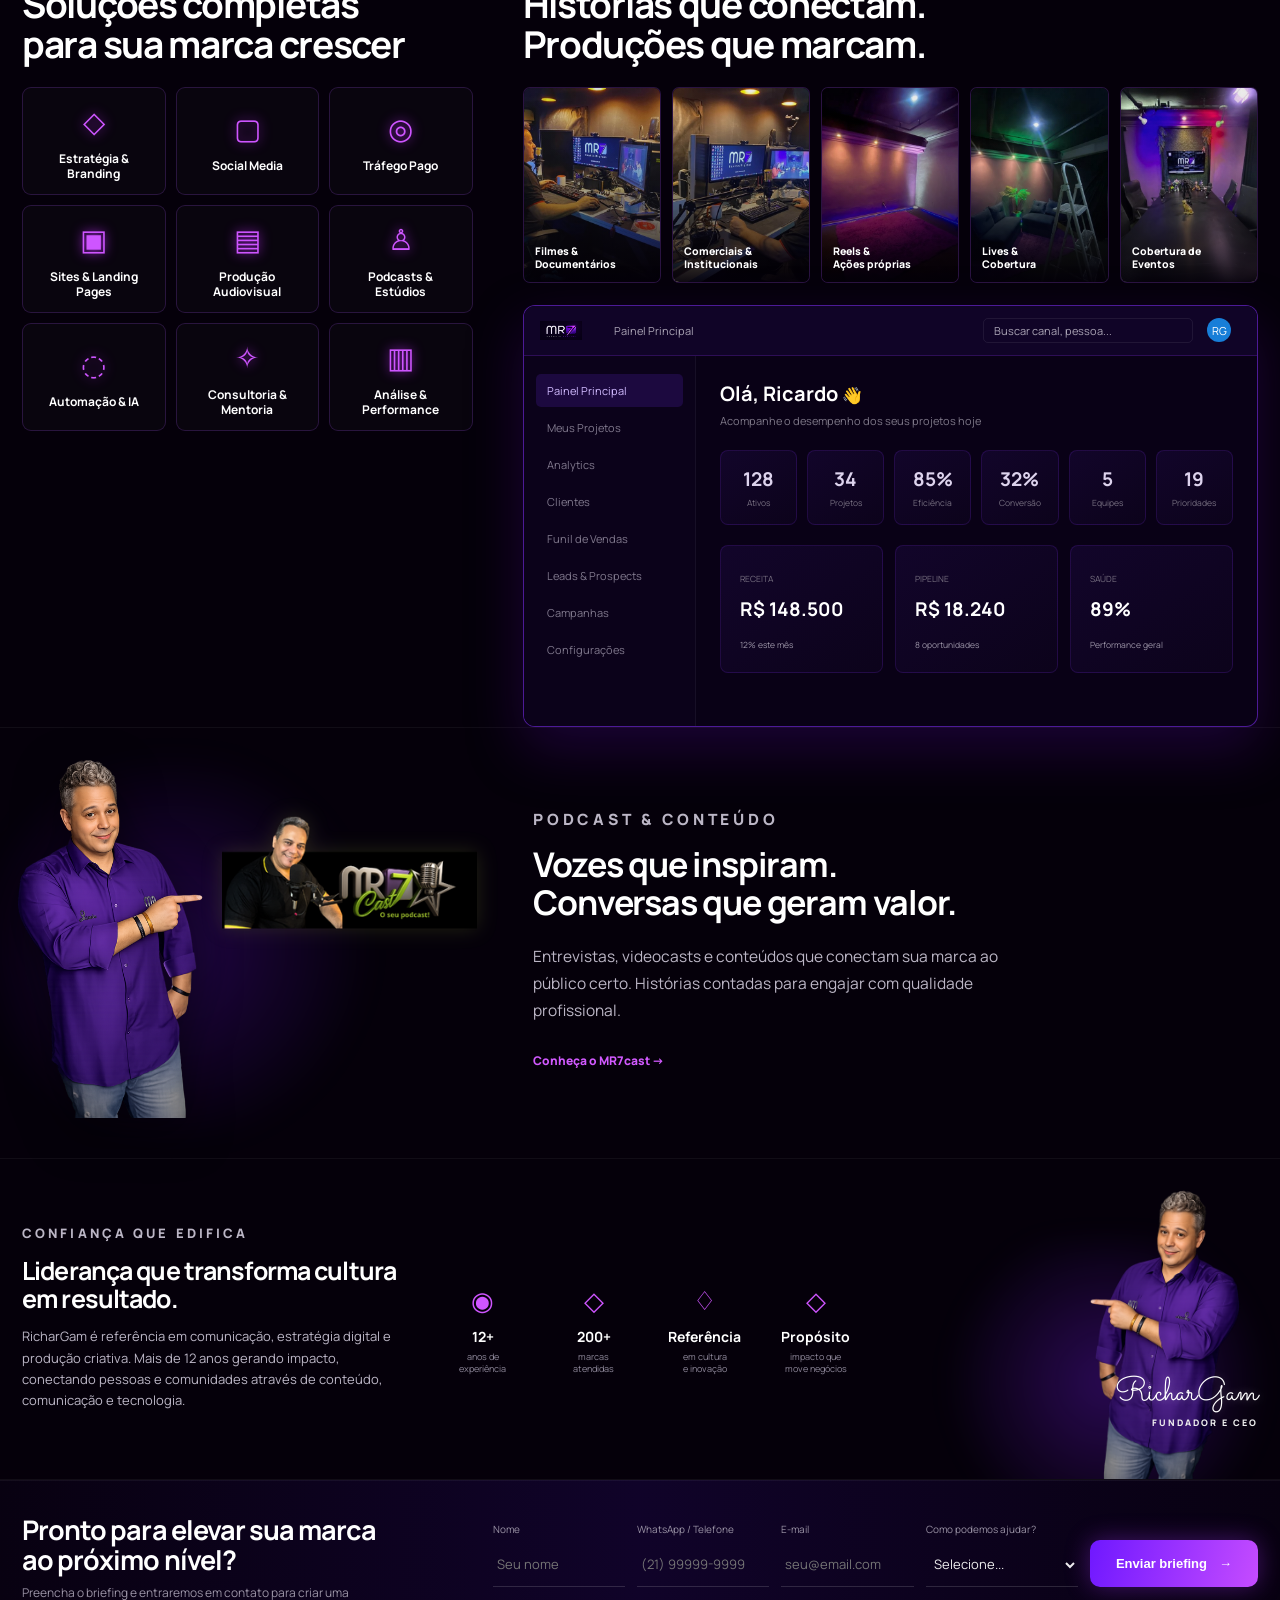
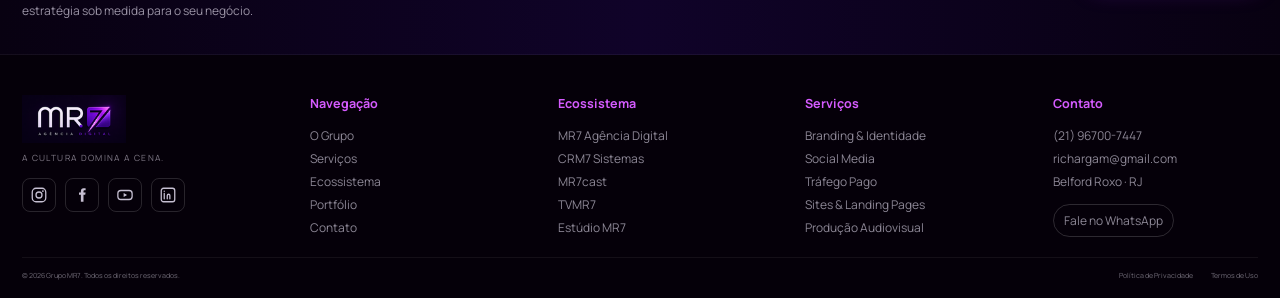
==== commit b241d720: "feat(site): substitui o topo pelo Hero CRM7 (RicharGam + escudo) - Header CRM7 + nav + Entrar; hero " ====
--- a/index.html
+++ b/index.html
@@ -19,67 +19,52 @@
 <body>
   <a class="skip-link" href="#conteudo">Pular para o conteúdo</a>
 
-  <header class="site-header" id="topo">
-    <div class="container nav-wrap">
-      <a class="brand" href="#topo" aria-label="Grupo MR7 — início">
-        <img src="assets/logos/mr7-logo.png" alt="MR7 Agência Digital">
-      </a>
-      <button class="menu-toggle" type="button" aria-label="Abrir menu" aria-expanded="false" aria-controls="main-nav">
-        <span></span><span></span><span></span>
-      </button>
-      <nav class="main-nav" id="main-nav" aria-label="Navegação principal">
-        <a href="#grupo">O Grupo</a>
-        <a href="#servicos">Serviços</a>
-        <a href="#ecossistema">Ecossistema</a>
-        <a href="#portfolio">Portfólio</a>
-        <a href="#contato">Contato</a>
-      </nav>
-      <a class="btn btn-small btn-primary header-cta" href="#contato">Comece seu projeto</a>
-    </div>
+  <header class="t7-header" id="topo">
+    <a class="t7-brand-link" href="#topo" aria-label="CRM7 — início"><img class="t7-brand" src="assets/crm7/crm7-logo.png" alt="CRM7 — Plataforma de Gestão Inteligente"></a>
+    <nav class="t7-nav" aria-label="Navegação principal">
+      <a href="#ecossistema">Agentes</a>
+      <a href="#servicos">Recursos</a>
+      <a href="#grupo">Sobre a MR7</a>
+    </nav>
+    <a class="t7-login" href="#contato">Entrar</a>
   </header>
 
   <main id="conteudo">
-    <section class="hero section-shell">
-      <div class="hero-glow"></div>
-      <div class="hero-seven" aria-hidden="true">7</div>
-      <div class="container hero-grid">
-        <div class="hero-copy reveal">
-          <p class="eyebrow">A cultura domina a cena.</p>
-          <h1>Estratégia, criatividade,<br><span>audiovisual e tecnologia</span><br>em um único ecossistema.</h1>
-          <p class="lead">O Grupo MR7 transforma ideias em marcas, conteúdos em conexões e experiências em resultados reais para o seu negócio.</p>
-          <div class="hero-actions">
-            <a class="btn btn-primary" href="#contato">Preencher briefing <span>→</span></a>
-            <a class="btn btn-ghost" href="https://wa.me/5521967007447" target="_blank" rel="noopener">Falar no WhatsApp</a>
-          </div>
-        </div>
-
-        <div class="hero-visual reveal" aria-label="RicharGam, fundador e CEO do Grupo MR7">
-          <div class="photo-light"></div>
-          <img class="hero-person" src="assets/photos/richargam-hero.png" alt="RicharGam apontando para o conteúdo do site">
-          <div class="signature">
-            <span class="signature-name">RicharGam</span>
-            <small>Fundador e CEO</small>
-          </div>
-        </div>
-      </div>
-
-      <div class="container stats-row reveal" aria-label="Indicadores do Grupo MR7">
-        <article class="stat-card">
-          <div class="line-icon" aria-hidden="true"><svg viewBox="0 0 24 24"><path d="M4 16 14 6l4 4L8 20H4v-4Z"/><path d="m13 7 4 4"/></svg></div>
-          <div><strong>+300</strong><span>Projetos entregues</span></div>
-        </article>
-        <article class="stat-card">
-          <div class="line-icon" aria-hidden="true"><svg viewBox="0 0 24 24"><circle cx="9" cy="8" r="3"/><circle cx="16" cy="9" r="2.5"/><path d="M3 19c.7-4 3-6 6-6s5.3 2 6 6M14 14c3 0 5 1.7 6 5"/></svg></div>
-          <div><strong>+120</strong><span>Clientes ativos</span></div>
-        </article>
-        <article class="stat-card">
-          <div class="line-icon" aria-hidden="true"><svg viewBox="0 0 24 24"><path d="M4 19V9m5 10V5m5 14v-7m5 7V3"/></svg></div>
-          <div><strong>+8M</strong><span>Pessoas alcançadas</span></div>
-        </article>
-        <article class="stat-card">
-          <div class="line-icon" aria-hidden="true"><svg viewBox="0 0 24 24"><path d="m12 3 2.6 5.3 5.9.9-4.3 4.2 1 5.9-5.2-2.8-5.2 2.8 1-5.9-4.3-4.2 5.9-.9L12 3Z"/></svg></div>
-          <div><strong>+12</strong><span>Anos de mercado</span></div>
-        </article>
+    <section class="t7-hero" id="hero" aria-labelledby="t7-title">
+      <div class="t7-person">
+        <div class="t7-shield">
+          <svg class="t7-shield-art" viewBox="0 0 700 760" aria-hidden="true">
+            <defs>
+              <linearGradient id="shieldGradient" x1="0" y1="0" x2="1" y2="1">
+                <stop offset="0" stop-color="#6f2cff"/>
+                <stop offset="0.45" stop-color="#d26cff"/>
+                <stop offset="1" stop-color="#7b20ff"/>
+              </linearGradient>
+              <filter id="purpleGlow" x="-50%" y="-50%" width="200%" height="200%">
+                <feGaussianBlur stdDeviation="7" result="blur"/>
+                <feMerge><feMergeNode in="blur"/><feMergeNode in="SourceGraphic"/></feMerge>
+              </filter>
+            </defs>
+            <path d="M350 28C260 86 166 118 78 134v210c0 188 101 309 272 389 171-80 272-201 272-389V134C534 118 440 86 350 28Z" fill="rgba(67,18,128,.12)" stroke="url(#shieldGradient)" stroke-width="7" filter="url(#purpleGlow)"/>
+            <path d="M350 68C274 114 203 139 119 156v181c0 157 83 262 231 338 148-76 231-181 231-338V156c-84-17-155-42-231-88Z" fill="none" stroke="#8c3cff" stroke-opacity=".55" stroke-width="2"/>
+            <g fill="none" stroke="#9e4eff" stroke-width="3" stroke-linecap="round" stroke-linejoin="round" opacity=".62">
+              <path d="M154 246h105l45 42v72"/><circle cx="154" cy="246" r="6" fill="#ca72ff"/>
+              <path d="M546 246H441l-45 42v72"/><circle cx="546" cy="246" r="6" fill="#ca72ff"/>
+              <path d="M160 330h70l50 46v92"/><circle cx="160" cy="330" r="5" fill="#ca72ff"/>
+              <path d="M540 330h-70l-50 46v92"/><circle cx="540" cy="330" r="5" fill="#ca72ff"/>
+              <path d="M208 195h90l52 48 52-48h90"/>
+              <path d="M237 525h58l55 51 55-51h58"/>
+            </g>
+            <path d="M350 248 461 312v128L350 504 239 440V312Z" fill="rgba(94,22,183,.12)" stroke="url(#shieldGradient)" stroke-width="7" filter="url(#purpleGlow)"/>
+            <path d="M350 301 414 338v74l-64 37-64-37v-74Z" fill="rgba(143,57,255,.08)" stroke="#c269ff" stroke-width="4"/>
+          </svg>
+        </div>
+        <img class="t7-photo" src="assets/crm7/richargam-crm7.png" alt="RicharGam apontando para a apresentação do CRM7">
+      </div>
+      <div class="t7-content">
+        <img class="t7-logo" src="assets/crm7/crm7-logo.png" alt="CRM7 — Plataforma de Gestão Inteligente">
+        <h1 class="t7-title" id="t7-title">Agentes de <span class="accent">IA</span> <br>trabalhando pela sua <em>estratégia.</em></h1>
+        <p class="t7-copy">O CRM7 é a plataforma de gestão inteligente da MR7. <br>Nossos agentes de IA monitoram, analisam e otimizam <br>cada ação da sua campanha — <strong>em tempo real.</strong></p>
       </div>
     </section>
 
--- a/css/style.css
+++ b/css/style.css
@@ -2,20 +2,84 @@
   --bg:#05000a;--bg-2:#090112;--panel:#0c0317;--panel-2:#10051f;
   --purple:#6f2cff;--violet:#a855ff;--magenta:#d946ef;--silver:#e6e6ef;
   --white:#fff;--muted:#a9a3b7;--line:rgba(168,85,255,.20);--line-strong:rgba(168,85,255,.45);
-  --shadow:0 22px 70px rgba(74,0,140,.30);--radius:15px;--container:1080px;
+  --shadow:0 22px 70px rgba(74,0,140,.30);--radius:15px;--container:1240px;
 }
 *{box-sizing:border-box}html{scroll-behavior:smooth}body{margin:0;background:var(--bg);color:var(--white);font-family:Manrope,Inter,Arial,sans-serif;overflow-x:hidden}body::before{content:"";position:fixed;inset:0;pointer-events:none;background:radial-gradient(circle at 70% 8%,rgba(115,29,255,.14),transparent 28%),linear-gradient(90deg,rgba(255,255,255,.012) 1px,transparent 1px);background-size:auto,86px 86px;opacity:.55;z-index:-1}img{max-width:100%;display:block}a{color:inherit}.container{width:min(var(--container),calc(100% - 44px));margin-inline:auto}.section-shell{position:relative;border-bottom:1px solid rgba(255,255,255,.05)}.skip-link{position:fixed;top:-50px;left:20px;background:#fff;color:#000;padding:10px 14px;z-index:9999}.skip-link:focus{top:12px}.eyebrow{margin:0 0 13px;color:#d66bff;text-transform:uppercase;letter-spacing:.24em;font-size:11px;font-weight:800}.reveal{opacity:0;transform:translateY(18px);transition:opacity .7s ease,transform .7s ease}.reveal.visible{opacity:1;transform:none}
 .site-header{position:fixed;top:0;left:0;right:0;z-index:100;background:rgba(5,0,10,.78);backdrop-filter:blur(18px);border-bottom:1px solid rgba(255,255,255,.06)}.nav-wrap{height:68px;display:grid;grid-template-columns:180px 1fr 180px;align-items:center}.brand img{width:92px}.main-nav{justify-self:center;display:flex;gap:38px}.main-nav a{font-size:13px;text-decoration:none;color:#dbd5e4;transition:.2s}.main-nav a:hover,.main-nav a:focus-visible{color:#fff;text-shadow:0 0 15px var(--violet)}.header-cta{justify-self:end}.menu-toggle{display:none;background:none;border:0;padding:8px}.menu-toggle span{display:block;width:24px;height:2px;background:#fff;margin:5px 0}
 .btn{display:inline-flex;align-items:center;justify-content:center;gap:12px;min-height:45px;padding:0 25px;border-radius:10px;font-size:13px;font-weight:800;text-decoration:none;border:1px solid transparent;cursor:pointer;transition:transform .22s ease,box-shadow .22s ease,border-color .22s ease}.btn:hover{transform:translateY(-2px)}.btn-primary{background:linear-gradient(105deg,#6f18ff,#c54cff);box-shadow:0 0 24px rgba(169,54,255,.36);color:#fff}.btn-primary:hover{box-shadow:0 0 34px rgba(169,54,255,.55)}.btn-ghost{background:rgba(255,255,255,.025);border-color:rgba(255,255,255,.28)}.btn-ghost:hover{border-color:var(--violet)}.btn-small{min-height:37px;padding:0 20px;border-radius:9px;font-size:12px}
-.hero{min-height:700px;padding:130px 0 28px;overflow:hidden;background:linear-gradient(180deg,#07000e 0%,#05000a 100%)}.hero-glow{position:absolute;width:720px;height:620px;right:-140px;top:30px;background:radial-gradient(circle,rgba(139,31,255,.34),rgba(81,8,151,.12) 42%,transparent 68%);filter:blur(6px)}.hero-seven{position:absolute;right:70px;top:26px;font-size:540px;line-height:1;font-weight:800;color:transparent;-webkit-text-stroke:3px rgba(150,46,255,.36);filter:drop-shadow(0 0 18px rgba(127,38,255,.75));opacity:.72;transform:skewX(-5deg);font-family:Arial Black,sans-serif}.hero-grid{display:grid;grid-template-columns:1.08fr .92fr;align-items:center;min-height:430px}.hero-copy{position:relative;z-index:3;padding-top:12px}.hero h1{margin:0;font-size:48px;line-height:1.08;letter-spacing:-.045em;font-weight:800;overflow-wrap:break-word;word-break:break-word}.hero h1 span{background:linear-gradient(90deg,#bd56ff,#7953ff);-webkit-background-clip:text;background-clip:text;color:transparent}.lead{max-width:560px;margin:20px 0 25px;color:#c2bdca;font-size:15px;line-height:1.7}.hero-actions{display:flex;gap:15px;flex-wrap:wrap}.hero-visual{height:480px;position:relative;align-self:end}.photo-light{position:absolute;left:0;right:0;bottom:25px;height:70%;background:radial-gradient(ellipse,rgba(137,49,255,.32),transparent 66%);filter:blur(24px)}.hero-person{height:510px;width:auto;position:absolute;right:28px;bottom:-2px;z-index:2;filter:drop-shadow(0 25px 30px rgba(0,0,0,.45))}.signature{position:absolute;right:0;bottom:28px;z-index:5;text-align:right}.signature-name{font:40px Sacramento,cursive;line-height:.8;color:#fff;text-shadow:0 0 10px rgba(255,255,255,.25)}.signature small{display:block;margin-top:9px;text-transform:uppercase;letter-spacing:.22em;font-size:9px;font-weight:800;color:#eee}.stats-row{position:relative;z-index:8;display:grid;grid-template-columns:repeat(4,1fr);gap:14px;margin-top:10px}.stat-card{min-height:70px;display:flex;align-items:center;gap:13px;padding:14px 17px;border:1px solid var(--line);border-radius:9px;background:linear-gradient(145deg,rgba(255,255,255,.038),rgba(255,255,255,.018));box-shadow:inset 0 1px rgba(255,255,255,.025)}.line-icon{width:32px;height:32px;display:grid;place-items:center;color:#d04fff;filter:drop-shadow(0 0 6px #9e25ff)}.line-icon svg{width:25px;fill:none;stroke:currentColor;stroke-width:1.6;stroke-linecap:round;stroke-linejoin:round}.stat-card strong{display:block;font-size:18px}.stat-card span{display:block;color:#9e98a9;font-size:10px;margin-top:2px}
-.about{padding:72px 0 62px}.about-grid{display:grid;grid-template-columns:.92fr 1.08fr;gap:70px;align-items:center}.about h2,.services-block h2,.portfolio-block h2,.podcast-copy h2,.leadership-copy h2,.contact-intro h2{font-size:30px;line-height:1.12;letter-spacing:-.035em;margin:0 0 20px}.about-copy>p:last-of-type,.podcast-copy>p,.leadership-copy>p{color:#bcb6c6;font-size:14px;line-height:1.75;max-width:515px}.mini-stats{display:grid;grid-template-columns:repeat(4,1fr);margin-top:30px;border-top:1px solid rgba(255,255,255,.06);border-bottom:1px solid rgba(255,255,255,.06)}.mini-stats article{padding:18px 12px;border-right:1px solid rgba(255,255,255,.06)}.mini-stats article:first-child{padding-left:0}.mini-stats article:last-child{border-right:0}.mini-stats strong{display:block;font-size:21px}.mini-stats span{display:block;font-size:9px;line-height:1.4;color:#9f99a9;margin-top:5px}.ecosystem-map{height:350px;position:relative;display:grid;place-items:center}.orbit{position:absolute;left:50%;top:50%;transform:translate(-50%,-50%);border:2px solid rgba(143,46,255,.5);border-radius:50%;box-shadow:0 0 18px rgba(122,26,255,.26),inset 0 0 18px rgba(122,26,255,.15)}.orbit-a{width:430px;height:170px}.orbit-b{width:340px;height:250px;opacity:.55}.orbit-glow{position:absolute;width:400px;height:230px;background:radial-gradient(ellipse,rgba(124,31,255,.25),transparent 67%);filter:blur(22px)}.map-center{width:205px;height:92px;border:1px solid rgba(255,255,255,.08);border-radius:15px;background:rgba(11,2,20,.92);display:grid;place-items:center;z-index:3;box-shadow:0 0 35px rgba(109,24,255,.34)}.map-center img{width:150px}.map-node{position:absolute;z-index:4;min-width:128px;min-height:60px;display:grid;place-items:center;text-align:center;padding:10px 16px;border:1px solid var(--line-strong);border-radius:10px;background:rgba(8,1,16,.95);box-shadow:0 0 22px rgba(105,26,255,.18)}.map-node strong{font-size:15px}.map-node span{font-size:8px;color:#9e98aa;text-transform:uppercase;letter-spacing:.12em}.map-node img{max-height:42px;max-width:120px}.node-right img{max-height:60px;max-width:150px;filter:drop-shadow(0 0 8px rgba(166,194,50,.35))}.node-top{top:4px;left:50%;transform:translateX(-50%)}.node-bottom{bottom:3px;left:50%;transform:translateX(-50%)}.node-left{left:3px;top:50%;transform:translateY(-50%)}.node-right{right:3px;top:50%;transform:translateY(-50%)}
-.ecosystem{padding:0 0 56px}.ecosystem-cards{display:grid;grid-template-columns:repeat(5,1fr);gap:12px}.brand-card{min-height:210px;padding:22px 18px;border:1px solid var(--line);border-radius:10px;background:linear-gradient(155deg,rgba(255,255,255,.035),rgba(255,255,255,.012));transition:.25s}.brand-card:hover{transform:translateY(-5px);border-color:var(--line-strong);box-shadow:0 18px 35px rgba(60,0,110,.22)}.brand-card img{height:50px;width:100%;object-fit:contain;object-position:left center;margin-bottom:15px}.brand-card .cast-logo{height:70px;margin-top:-8px;filter:drop-shadow(0 0 8px rgba(166,194,50,.28))}.brand-card .tv-logo{height:58px;object-position:left center}.brand-card p{min-height:86px;color:#aaa4b3;font-size:11px;line-height:1.55}.brand-card a{color:#d45cff;font-size:11px;text-decoration:none;font-weight:700}.text-logo{height:50px;margin-bottom:15px;display:flex;flex-direction:column;justify-content:center;font-size:23px;font-weight:800;letter-spacing:.06em}.text-logo small{font-size:7px;letter-spacing:.25em;text-transform:uppercase;color:#9891a3}.studio-logo{font-size:15px;letter-spacing:.03em}
-.services-portfolio{padding:0 0 0}.split-grid{display:grid;grid-template-columns:.78fr 1.22fr;gap:44px}.services-block,.portfolio-block{padding-top:18px}.services-grid{display:grid;grid-template-columns:repeat(3,1fr);gap:8px;margin-top:18px}.service-card{height:90px;border:1px solid var(--line);border-radius:8px;background:rgba(255,255,255,.018);display:flex;flex-direction:column;align-items:center;justify-content:center;text-align:center;gap:8px}.service-card:hover{background:rgba(122,32,255,.08);border-color:var(--line-strong)}.service-symbol{font-size:24px;color:#ce55ff;text-shadow:0 0 12px rgba(192,45,255,.8)}.service-card strong{font-size:10px;line-height:1.25}.portfolio-grid{display:grid;grid-template-columns:repeat(5,1fr);gap:9px;margin-top:18px}.work-card{height:170px;position:relative;overflow:hidden;border:1px solid var(--line);border-radius:7px;background:#0a0212}.work-card::after{content:"";position:absolute;inset:0;background:linear-gradient(0deg,rgba(3,0,7,.95),rgba(3,0,7,.08) 60%)}.work-card img{width:100%;height:100%;object-fit:cover;transition:.35s}.work-card:hover img{transform:scale(1.06)}.work-card span{position:absolute;z-index:2;left:10px;right:8px;bottom:10px;font-size:9px;font-weight:800;line-height:1.25}.crm-showcase{margin-top:18px;position:relative;z-index:4}.crm-window{border:1px solid rgba(131,49,255,.55);border-radius:12px;overflow:hidden;background:#090116;box-shadow:0 22px 55px rgba(64,7,123,.38)}.crm-topbar{height:42px;display:grid;grid-template-columns:54px 1fr 180px 30px;gap:12px;align-items:center;padding:0 14px;background:#100427;border-bottom:1px solid rgba(148,52,255,.22);font-size:9px;color:#aaa4b5}.crm-topbar img{width:36px}.crm-search{height:25px;border:1px solid rgba(255,255,255,.07);border-radius:5px;display:flex;align-items:center;padding:0 10px}.crm-avatar{width:24px;height:24px;border-radius:50%;display:grid;place-items:center;background:#177ed8;color:#fff}.crm-layout{display:grid;grid-template-columns:150px 1fr;min-height:310px}.crm-sidebar{padding:16px 10px;background:#0b021a;border-right:1px solid rgba(255,255,255,.05)}.crm-sidebar a{display:block;padding:8px 10px;color:#80798d;font-size:9px;border-radius:5px;margin-bottom:3px}.crm-sidebar .active{color:#d1bbff;background:rgba(119,45,255,.16)}.crm-content{padding:20px}.crm-content h3{margin:0;font-size:16px}.crm-content h3 span{font-size:13px}.crm-content>p{margin:5px 0 18px;color:#7e7888;font-size:9px}.crm-metrics{display:grid;grid-template-columns:repeat(6,1fr);gap:8px}.crm-metrics article,.crm-bottom article{background:linear-gradient(145deg,#12052a,#0c031b);border:1px solid rgba(137,50,255,.16);border-radius:8px;padding:12px 8px;text-align:center}.crm-metrics b{display:block;font-size:15px;color:#ddd3ed}.crm-metrics span{display:block;font-size:7px;color:#777080;margin-top:4px}.crm-bottom{display:grid;grid-template-columns:repeat(3,1fr);gap:10px;margin-top:16px}.crm-bottom article{text-align:left;padding:16px}.crm-bottom small{font-size:7px;color:#777080}.crm-bottom strong{display:block;font-size:15px;margin:8px 0}.crm-bottom span{font-size:7px;color:#9d96a8}
-.podcast{padding:0 0 30px;margin-top:-34px}.podcast-grid{display:grid;grid-template-columns:.7fr 1.3fr;align-items:end;gap:42px}.podcast-visual{height:360px;position:relative}.podcast-light{position:absolute;left:-100px;bottom:-20px;width:430px;height:330px;background:radial-gradient(circle,rgba(118,23,255,.25),transparent 64%);filter:blur(16px)}.podcast-person{height:350px;position:absolute;left:-40px;bottom:0;filter:drop-shadow(0 14px 22px rgba(0,0,0,.55))}.podcast-logo{position:absolute;left:165px;bottom:95px;width:215px;filter:drop-shadow(0 0 10px rgba(166,194,50,.18))}.podcast-copy{padding-bottom:40px}.podcast-copy h2{font-size:28px}.podcast-copy p{max-width:490px}.text-link{display:inline-block;margin-top:12px;color:#d259ff;text-decoration:none;font-size:12px;font-weight:800}
-.leadership{padding:14px 0 0;overflow:hidden}.leadership-grid{display:grid;grid-template-columns:1fr 1.2fr .9fr;align-items:end;gap:32px;min-height:250px}.leadership-copy{padding:35px 0 45px}.leadership-copy h2{font-size:20px;margin-bottom:12px}.leadership-copy p{font-size:11px;line-height:1.65}.leadership-metrics{display:grid;grid-template-columns:repeat(4,1fr);gap:12px;align-self:center}.leadership-metrics article{text-align:center}.leadership-metrics article>span{display:block;color:#cf55ff;font-size:22px;margin-bottom:8px}.leadership-metrics strong{display:block;font-size:12px}.leadership-metrics small{display:block;margin-top:4px;color:#8f889b;font-size:8px;line-height:1.35}.leadership-photo{height:250px;position:relative}.leadership-photo::before{content:"";position:absolute;inset:20% -15% -15% 0;background:radial-gradient(circle,rgba(130,31,255,.3),transparent 65%);filter:blur(14px)}.leadership-photo img{height:270px;position:absolute;right:-10px;bottom:0}.leadership-signature{right:0;bottom:42px}.leadership-signature .signature-name{font-size:28px}
-.contact-strip{padding:20px 0;background:linear-gradient(90deg,#080111,#100329 50%,#080111);border-top:1px solid rgba(255,255,255,.05);border-bottom:1px solid rgba(255,255,255,.05)}.contact-grid{display:grid;grid-template-columns:.72fr 1.28fr;align-items:center;gap:35px}.contact-intro h2{font-size:22px;margin-bottom:8px}.contact-intro p{margin:0;color:#9992a4;font-size:9px;line-height:1.5;max-width:350px}.brief-form{display:grid;grid-template-columns:1fr 1fr 1fr 1.15fr auto;align-items:end;gap:10px}.brief-form label span{display:block;font-size:8px;color:#9a93a5;margin-bottom:6px}.brief-form input,.brief-form select{width:100%;height:37px;border:0;border-bottom:1px solid rgba(255,255,255,.14);background:transparent;color:#eee;font:9px Manrope;padding:0 4px;outline:none}.brief-form select option{background:#10031e}.brief-form input:focus,.brief-form select:focus{border-color:#b74aff}.brief-form .btn{height:40px;min-height:40px;padding:0 22px;border:0}.form-status{grid-column:1/-1;margin:0;font-size:10px;color:#ff83ff;min-height:13px}
-.site-footer{padding:28px 0 14px;background:#050009}.footer-grid{display:grid;grid-template-columns:1.2fr repeat(4,1fr);gap:38px}.footer-brand img{width:88px}.footer-brand p{text-transform:uppercase;letter-spacing:.16em;color:#807987;font-size:7px}.socials{display:flex;gap:9px;margin-top:14px}.socials a{width:34px;height:34px;border:1px solid rgba(255,255,255,.14);border-radius:8px;display:grid;place-items:center;text-decoration:none;color:#c6bfd2;transition:.22s}.socials a:hover{color:#fff;border-color:var(--line-strong);background:rgba(122,32,255,.14);box-shadow:0 0 16px rgba(169,54,255,.28);transform:translateY(-2px)}.socials svg{width:18px;height:18px;fill:none;stroke:currentColor;stroke-width:1.7;stroke-linecap:round;stroke-linejoin:round}.footer-col{display:flex;flex-direction:column;gap:6px}.footer-col h3{margin:0 0 7px;color:#d55bff;font-size:10px}.footer-col a,.footer-col span{font-size:9px;color:#8d8796;text-decoration:none}.footer-col a:hover{color:#fff}.whatsapp-footer{margin-top:8px;border:1px solid rgba(255,255,255,.16);padding:7px 10px;border-radius:18px;width:max-content}.footer-bottom{display:flex;justify-content:space-between;margin-top:20px;padding-top:13px;border-top:1px solid rgba(255,255,255,.06);color:#716b78;font-size:7px}.footer-bottom div{display:flex;gap:18px}.footer-bottom a{text-decoration:none;color:#716b78}.whatsapp-float{position:fixed;right:20px;bottom:20px;width:48px;height:48px;border-radius:50%;display:grid;place-items:center;background:#25d366;color:#fff;text-decoration:none;font-size:10px;font-weight:800;box-shadow:0 10px 30px rgba(37,211,102,.3);z-index:90}
+.hero{min-height:780px;padding:146px 0 40px;overflow:hidden;background:linear-gradient(180deg,#07000e 0%,#05000a 100%)}.hero-glow{position:absolute;width:820px;height:720px;right:-150px;top:10px;z-index:1;background:radial-gradient(circle at 60% 34%,rgba(150,54,255,.40),rgba(84,16,168,.16) 40%,transparent 66%),radial-gradient(circle at 82% 66%,rgba(96,44,205,.24),transparent 55%);filter:blur(6px)}
+/* ===== Cenário de estúdio cinematográfico atrás do hero (CSS puro) ===== */
+.hero-visual::before{content:"";position:absolute;inset:-70px -50px 40px -20px;z-index:0;border-radius:26px;background:repeating-linear-gradient(95deg,transparent 0 44px,rgba(168,85,255,.16) 44px 49px,transparent 49px 96px),linear-gradient(180deg,rgba(60,20,120,.20),transparent 70%);-webkit-mask:linear-gradient(90deg,transparent 0,#000 42%,#000 100%);mask:linear-gradient(90deg,transparent 0,#000 42%,#000 100%);filter:blur(2px);opacity:.85}
+.hero-visual::after{content:"";position:absolute;inset:-40px -30px 60px 10%;z-index:0;background:radial-gradient(circle at 82% 16%,rgba(220,188,255,.55) 0 3px,transparent 5px),radial-gradient(circle at 92% 34%,rgba(184,140,255,.42) 0 5px,transparent 8px),radial-gradient(circle at 70% 24%,rgba(206,168,255,.34) 0 2px,transparent 4px),radial-gradient(circle at 96% 54%,rgba(150,120,220,.30) 0 6px,transparent 10px),linear-gradient(180deg,rgba(210,210,230,.05),transparent 30%);-webkit-mask:linear-gradient(90deg,transparent 0,#000 50%);mask:linear-gradient(90deg,transparent 0,#000 50%);filter:blur(3px);opacity:.9}.hero-seven{position:absolute;right:70px;top:26px;font-size:540px;line-height:1;font-weight:800;color:transparent;-webkit-text-stroke:3px rgba(150,46,255,.36);filter:drop-shadow(0 0 18px rgba(127,38,255,.75));opacity:.72;transform:skewX(-5deg);font-family:Arial Black,sans-serif}.hero-grid{display:grid;grid-template-columns:1.14fr .86fr;align-items:center;min-height:500px}.hero-copy{position:relative;z-index:3;padding-top:12px}.hero h1{margin:0;font-size:54px;line-height:1.07;letter-spacing:-.045em;font-weight:800;overflow-wrap:break-word;word-break:break-word}.hero h1 span{background:linear-gradient(90deg,#bd56ff,#7953ff);-webkit-background-clip:text;background-clip:text;color:transparent}.lead{max-width:580px;margin:24px 0 30px;color:#c2bdca;font-size:16.5px;line-height:1.7}.hero-actions{display:flex;gap:15px;flex-wrap:wrap}.hero-visual{height:560px;position:relative;align-self:end}.photo-light{position:absolute;left:0;right:0;bottom:25px;height:70%;background:radial-gradient(ellipse,rgba(137,49,255,.32),transparent 66%);filter:blur(24px)}.hero-person{height:600px;width:auto;position:absolute;right:-4px;bottom:-2px;z-index:2;filter:drop-shadow(0 25px 30px rgba(0,0,0,.45))}.signature{position:absolute;right:0;bottom:28px;z-index:5;text-align:right}.signature-name{font:40px Sacramento,cursive;line-height:.8;color:#fff;text-shadow:0 0 10px rgba(255,255,255,.25)}.signature small{display:block;margin-top:9px;text-transform:uppercase;letter-spacing:.22em;font-size:9px;font-weight:800;color:#eee}.stats-row{position:relative;z-index:8;display:grid;grid-template-columns:repeat(4,1fr);gap:14px;margin-top:10px}.stat-card{min-height:84px;display:flex;align-items:center;gap:15px;padding:18px 20px;border:1px solid var(--line);border-radius:10px;background:linear-gradient(145deg,rgba(255,255,255,.038),rgba(255,255,255,.018));box-shadow:inset 0 1px rgba(255,255,255,.025)}.line-icon{width:36px;height:36px;display:grid;place-items:center;color:#d04fff;filter:drop-shadow(0 0 6px #9e25ff)}.line-icon svg{width:28px;fill:none;stroke:currentColor;stroke-width:1.6;stroke-linecap:round;stroke-linejoin:round}.stat-card strong{display:block;font-size:23px}.stat-card span{display:block;color:#9e98a9;font-size:11px;margin-top:3px}
+.about{padding:84px 0 74px}.about-grid{display:grid;grid-template-columns:.9fr 1.1fr;gap:76px;align-items:center}.about h2,.services-block h2,.portfolio-block h2,.podcast-copy h2,.leadership-copy h2,.contact-intro h2{font-size:37px;line-height:1.1;letter-spacing:-.035em;margin:0 0 22px}.about-copy>p:last-of-type,.podcast-copy>p,.leadership-copy>p{color:#bcb6c6;font-size:15.5px;line-height:1.75;max-width:540px}.mini-stats{display:grid;grid-template-columns:repeat(4,1fr);margin-top:30px;border-top:1px solid rgba(255,255,255,.06);border-bottom:1px solid rgba(255,255,255,.06)}.mini-stats article{padding:18px 12px;border-right:1px solid rgba(255,255,255,.06)}.mini-stats article:first-child{padding-left:0}.mini-stats article:last-child{border-right:0}.mini-stats strong{display:block;font-size:25px}.mini-stats span{display:block;font-size:10px;line-height:1.4;color:#9f99a9;margin-top:5px}.ecosystem-map{height:410px;position:relative;display:grid;place-items:center}.orbit{position:absolute;left:50%;top:50%;transform:translate(-50%,-50%);border:2px solid rgba(143,46,255,.5);border-radius:50%;box-shadow:0 0 18px rgba(122,26,255,.26),inset 0 0 18px rgba(122,26,255,.15)}.orbit-a{width:500px;height:200px}.orbit-b{width:400px;height:290px;opacity:.55}.orbit-glow{position:absolute;width:470px;height:270px;background:radial-gradient(ellipse,rgba(124,31,255,.25),transparent 67%);filter:blur(22px)}.map-center{width:236px;height:106px;border:1px solid rgba(255,255,255,.08);border-radius:15px;background:rgba(11,2,20,.92);display:grid;place-items:center;z-index:3;box-shadow:0 0 35px rgba(109,24,255,.34)}.map-center img{width:174px}.map-node{position:absolute;z-index:4;min-width:128px;min-height:60px;display:grid;place-items:center;text-align:center;padding:10px 16px;border:1px solid var(--line-strong);border-radius:10px;background:rgba(8,1,16,.95);box-shadow:0 0 22px rgba(105,26,255,.18)}.map-node strong{font-size:15px}.map-node span{font-size:8px;color:#9e98aa;text-transform:uppercase;letter-spacing:.12em}.map-node img{max-height:42px;max-width:120px}.node-right img{max-height:60px;max-width:150px;filter:drop-shadow(0 0 8px rgba(166,194,50,.35))}.node-top{top:4px;left:50%;transform:translateX(-50%)}.node-bottom{bottom:3px;left:50%;transform:translateX(-50%)}.node-left{left:3px;top:50%;transform:translateY(-50%)}.node-right{right:3px;top:50%;transform:translateY(-50%)}
+.ecosystem{padding:0 0 68px}.ecosystem-cards{display:grid;grid-template-columns:repeat(5,1fr);gap:14px}.brand-card{min-height:238px;padding:26px 22px;border:1px solid var(--line);border-radius:10px;background:linear-gradient(155deg,rgba(255,255,255,.035),rgba(255,255,255,.012));transition:.25s}.brand-card:hover{transform:translateY(-5px);border-color:var(--line-strong);box-shadow:0 18px 35px rgba(60,0,110,.22)}.brand-card img{height:56px;width:100%;object-fit:contain;object-position:left center;margin-bottom:17px}.brand-card .cast-logo{height:78px;margin-top:-10px;filter:drop-shadow(0 0 8px rgba(166,194,50,.28))}.brand-card .tv-logo{height:64px;object-position:left center}.brand-card p{min-height:92px;color:#aaa4b3;font-size:12.5px;line-height:1.55}.brand-card a{color:#d45cff;font-size:12px;text-decoration:none;font-weight:700}.text-logo{height:56px;margin-bottom:17px;display:flex;flex-direction:column;justify-content:center;font-size:27px;font-weight:800;letter-spacing:.06em}.text-logo small{font-size:8px;letter-spacing:.25em;text-transform:uppercase;color:#9891a3}.studio-logo{font-size:17px;letter-spacing:.03em}
+.services-portfolio{padding:0 0 0}.split-grid{display:grid;grid-template-columns:.76fr 1.24fr;gap:50px}.services-block,.portfolio-block{padding-top:22px}.services-grid{display:grid;grid-template-columns:repeat(3,1fr);gap:10px;margin-top:22px}.service-card{height:108px;border:1px solid var(--line);border-radius:9px;background:rgba(255,255,255,.018);display:flex;flex-direction:column;align-items:center;justify-content:center;text-align:center;gap:10px}.service-card:hover{background:rgba(122,32,255,.08);border-color:var(--line-strong)}.service-symbol{font-size:29px;color:#ce55ff;text-shadow:0 0 12px rgba(192,45,255,.8)}.service-card strong{font-size:12px;line-height:1.25}.portfolio-grid{display:grid;grid-template-columns:repeat(5,1fr);gap:11px;margin-top:22px}.work-card{height:196px;position:relative;overflow:hidden;border:1px solid var(--line);border-radius:7px;background:#0a0212}.work-card::after{content:"";position:absolute;inset:0;background:linear-gradient(0deg,rgba(3,0,7,.95),rgba(3,0,7,.08) 60%)}.work-card img{width:100%;height:100%;object-fit:cover;transition:.35s}.work-card:hover img{transform:scale(1.06)}.work-card span{position:absolute;z-index:2;left:11px;right:9px;bottom:11px;font-size:10.5px;font-weight:800;line-height:1.25}.crm-showcase{margin-top:22px;position:relative;z-index:4}.crm-window{border:1px solid rgba(131,49,255,.55);border-radius:12px;overflow:hidden;background:#090116;box-shadow:0 22px 55px rgba(64,7,123,.38)}.crm-topbar{height:50px;display:grid;grid-template-columns:60px 1fr 210px 34px;gap:14px;align-items:center;padding:0 16px;background:#100427;border-bottom:1px solid rgba(148,52,255,.22);font-size:11px;color:#aaa4b5}.crm-topbar img{width:42px}.crm-search{height:25px;border:1px solid rgba(255,255,255,.07);border-radius:5px;display:flex;align-items:center;padding:0 10px}.crm-avatar{width:24px;height:24px;border-radius:50%;display:grid;place-items:center;background:#177ed8;color:#fff}.crm-layout{display:grid;grid-template-columns:172px 1fr;min-height:370px}.crm-sidebar{padding:18px 12px;background:#0b021a;border-right:1px solid rgba(255,255,255,.05)}.crm-sidebar a{display:block;padding:9px 11px;color:#80798d;font-size:11px;border-radius:5px;margin-bottom:4px}.crm-sidebar .active{color:#d1bbff;background:rgba(119,45,255,.16)}.crm-content{padding:24px}.crm-content h3{margin:0;font-size:20px}.crm-content h3 span{font-size:16px}.crm-content>p{margin:6px 0 22px;color:#7e7888;font-size:11px}.crm-metrics{display:grid;grid-template-columns:repeat(6,1fr);gap:10px}.crm-metrics article,.crm-bottom article{background:linear-gradient(145deg,#12052a,#0c031b);border:1px solid rgba(137,50,255,.16);border-radius:8px;padding:15px 10px;text-align:center}.crm-metrics b{display:block;font-size:19px;color:#ddd3ed}.crm-metrics span{display:block;font-size:8.5px;color:#777080;margin-top:5px}.crm-bottom{display:grid;grid-template-columns:repeat(3,1fr);gap:12px;margin-top:20px}.crm-bottom article{text-align:left;padding:19px}.crm-bottom small{font-size:8.5px;color:#777080}.crm-bottom strong{display:block;font-size:19px;margin:9px 0}.crm-bottom span{font-size:8.5px;color:#9d96a8}
+.podcast{padding:0 0 40px;margin-top:-30px}.podcast-grid{display:grid;grid-template-columns:.78fr 1.22fr;align-items:end;gap:48px}.podcast-visual{height:420px;position:relative}.podcast-light{position:absolute;left:-100px;bottom:-20px;width:500px;height:380px;background:radial-gradient(circle,rgba(118,23,255,.25),transparent 64%);filter:blur(16px)}.podcast-person{height:410px;position:absolute;left:-40px;bottom:0;filter:drop-shadow(0 14px 22px rgba(0,0,0,.55))}.podcast-logo{position:absolute;left:200px;bottom:110px;width:255px;filter:drop-shadow(0 0 10px rgba(166,194,50,.18))}.podcast-copy{padding-bottom:48px}.podcast-copy h2{font-size:34px}.podcast-copy p{max-width:520px}.text-link{display:inline-block;margin-top:12px;color:#d259ff;text-decoration:none;font-size:12px;font-weight:800}
+.leadership{padding:20px 0 0;overflow:hidden}.leadership-grid{display:grid;grid-template-columns:1fr 1.15fr .95fr;align-items:end;gap:38px;min-height:300px}.leadership-copy{padding:42px 0 54px}.leadership-copy h2{font-size:25px;margin-bottom:14px}.leadership-copy p{font-size:13px;line-height:1.65}.leadership-metrics{display:grid;grid-template-columns:repeat(4,1fr);gap:14px;align-self:center}.leadership-metrics article{text-align:center}.leadership-metrics article>span{display:block;color:#cf55ff;font-size:26px;margin-bottom:9px}.leadership-metrics strong{display:block;font-size:14px}.leadership-metrics small{display:block;margin-top:5px;color:#8f889b;font-size:9px;line-height:1.35}.leadership-photo{height:300px;position:relative}.leadership-photo::before{content:"";position:absolute;inset:20% -15% -15% 0;background:radial-gradient(circle,rgba(130,31,255,.3),transparent 65%);filter:blur(14px)}.leadership-photo img{height:330px;position:absolute;right:-10px;bottom:0}.leadership-signature{right:0;bottom:50px}.leadership-signature .signature-name{font-size:33px}
+.contact-strip{padding:34px 0;background:linear-gradient(90deg,#080111,#100329 50%,#080111);border-top:1px solid rgba(255,255,255,.05);border-bottom:1px solid rgba(255,255,255,.05)}.contact-grid{display:grid;grid-template-columns:.72fr 1.28fr;align-items:center;gap:40px}.contact-intro h2{font-size:27px;margin-bottom:10px}.contact-intro p{margin:0;color:#9992a4;font-size:12px;line-height:1.5;max-width:380px}.brief-form{display:grid;grid-template-columns:1fr 1fr 1fr 1.15fr auto;align-items:end;gap:12px}.brief-form label span{display:block;font-size:10px;color:#9a93a5;margin-bottom:7px}.brief-form input,.brief-form select{width:100%;height:44px;border:0;border-bottom:1px solid rgba(255,255,255,.14);background:transparent;color:#eee;font:13px Manrope;padding:0 4px;outline:none}.brief-form select option{background:#10031e}.brief-form input:focus,.brief-form select:focus{border-color:#b74aff}.brief-form .btn{height:47px;min-height:47px;padding:0 26px;border:0}.form-status{grid-column:1/-1;margin:0;font-size:12px;color:#ff83ff;min-height:15px}
+.site-footer{padding:40px 0 18px;background:#050009}.footer-grid{display:grid;grid-template-columns:1.2fr repeat(4,1fr);gap:42px}.footer-brand img{width:104px}.footer-brand p{text-transform:uppercase;letter-spacing:.16em;color:#807987;font-size:8.5px}.socials{display:flex;gap:9px;margin-top:14px}.socials a{width:34px;height:34px;border:1px solid rgba(255,255,255,.14);border-radius:8px;display:grid;place-items:center;text-decoration:none;color:#c6bfd2;transition:.22s}.socials a:hover{color:#fff;border-color:var(--line-strong);background:rgba(122,32,255,.14);box-shadow:0 0 16px rgba(169,54,255,.28);transform:translateY(-2px)}.socials svg{width:18px;height:18px;fill:none;stroke:currentColor;stroke-width:1.7;stroke-linecap:round;stroke-linejoin:round}.footer-col{display:flex;flex-direction:column;gap:6px}.footer-col h3{margin:0 0 9px;color:#d55bff;font-size:12.5px}.footer-col a,.footer-col span{font-size:12px;color:#8d8796;text-decoration:none}.footer-col a:hover{color:#fff}.whatsapp-footer{margin-top:8px;border:1px solid rgba(255,255,255,.16);padding:7px 10px;border-radius:18px;width:max-content}.footer-bottom{display:flex;justify-content:space-between;margin-top:20px;padding-top:13px;border-top:1px solid rgba(255,255,255,.06);color:#716b78;font-size:7px}.footer-bottom div{display:flex;gap:18px}.footer-bottom a{text-decoration:none;color:#716b78}.whatsapp-float{position:fixed;right:20px;bottom:20px;width:48px;height:48px;border-radius:50%;display:grid;place-items:center;background:#25d366;color:#fff;text-decoration:none;font-size:10px;font-weight:800;box-shadow:0 10px 30px rgba(37,211,102,.3);z-index:90}
 @media (max-width:1050px){.nav-wrap{grid-template-columns:140px 1fr 140px}.main-nav{gap:22px}.hero h1{font-size:42px}.hero-person{right:-12px}.ecosystem-cards{grid-template-columns:repeat(3,1fr)}.brand-card{min-height:195px}.split-grid{grid-template-columns:1fr}.podcast{margin-top:0}.leadership-grid{grid-template-columns:1fr 1.4fr}.leadership-photo{display:none}.contact-grid{grid-template-columns:1fr}.brief-form{grid-template-columns:repeat(3,1fr)}.brief-form .btn{grid-column:auto}.footer-grid{grid-template-columns:1.3fr repeat(2,1fr)}.contact-col{grid-column:auto}}
 @media (max-width:760px){.container{width:min(100% - 32px,var(--container))}.site-header{background:rgba(5,0,10,.94)}.nav-wrap{height:62px;display:flex;justify-content:space-between}.brand img{width:78px}.menu-toggle{display:block;order:3}.header-cta{display:none}.main-nav{position:absolute;left:14px;right:14px;top:62px;display:none;flex-direction:column;gap:0;padding:12px;background:#0a0113;border:1px solid var(--line);border-radius:10px}.main-nav.open{display:flex}.main-nav a{padding:13px}.hero{padding-top:104px;min-height:auto}.hero-grid{grid-template-columns:1fr;gap:8px}.hero-copy{text-align:center}.hero h1{font-size:32px}.lead{margin-inline:auto}.hero-actions{justify-content:center}.hero-seven{font-size:300px;right:-70px;top:auto;bottom:-10px;opacity:.26;z-index:0}.hero-visual{height:400px;margin-top:6px}.hero-person{height:420px;right:50%;transform:translateX(50%)}.signature{right:50%;transform:translateX(120px)}.stats-row{grid-template-columns:1fr 1fr;margin-top:26px}.about{padding:52px 0 46px}.about-grid{grid-template-columns:1fr;gap:34px}.ecosystem-map{margin-top:6px;transform:scale(.82)}.ecosystem-cards{grid-template-columns:1fr 1fr}.portfolio-grid{grid-template-columns:repeat(2,1fr)}.work-card{height:190px}.work-card:last-child{grid-column:1/-1}.crm-layout{grid-template-columns:100px 1fr}.crm-sidebar a{font-size:7px}.crm-metrics{grid-template-columns:repeat(3,1fr)}.podcast{padding:28px 0 30px}.podcast-grid{grid-template-columns:1fr;gap:20px}.podcast-visual{height:320px}.podcast-person{left:50%;transform:translateX(-58%);height:320px}.podcast-logo{left:50%;transform:translateX(-8%);bottom:74px;width:200px}.podcast-copy{padding:0}.leadership{padding:36px 0 0}.leadership-grid{grid-template-columns:1fr;gap:26px}.leadership-copy{padding:0}.leadership-metrics{padding-bottom:0}.leadership-photo{display:block;position:relative;height:340px;margin-top:6px}.leadership-photo::before{inset:10% 10% 0 10%}.leadership-photo img{height:340px;right:50%;bottom:0;transform:translateX(50%)}.leadership-signature{display:none}.contact-strip{padding:34px 0}.contact-intro h2{font-size:24px}.contact-intro p{font-size:12px;max-width:none}.brief-form{grid-template-columns:1fr 1fr;gap:16px 12px}.brief-form label span{font-size:11px}.brief-form input,.brief-form select{height:44px;font-size:14px}.brief-form .btn{grid-column:1/-1;height:48px;min-height:48px;font-size:14px}.form-status{font-size:12px}.site-footer{padding:34px 0 16px}.footer-grid{grid-template-columns:1fr 1fr;gap:28px}.footer-brand{grid-column:1/-1}.footer-col h3{font-size:12px}.footer-col a,.footer-col span{font-size:12px}.footer-bottom{gap:14px;flex-direction:column;font-size:10px;text-align:center}.footer-bottom div{justify-content:center}}
 @media (max-width:480px){.hero h1{font-size:27px}.hero-seven{font-size:230px;right:-50px;bottom:0;opacity:.22}.hero-actions{flex-direction:column;align-items:stretch}.hero-actions .btn{width:100%}.hero-visual{height:340px}.hero-person{height:350px}.signature{transform:translateX(100px)}.stats-row{grid-template-columns:1fr}.mini-stats{grid-template-columns:1fr 1fr}.mini-stats article:nth-child(2){border-right:0}.ecosystem-map{transform:scale(.76);margin-top:0}.ecosystem-cards{grid-template-columns:1fr}.brand-card{min-height:auto}.brand-card p{min-height:auto}.services-grid{grid-template-columns:1fr 1fr}.portfolio-grid{grid-template-columns:1fr 1fr}.work-card,.work-card:last-child{grid-column:auto;height:150px}.crm-topbar{grid-template-columns:42px 1fr 25px}.crm-search{display:none}.crm-layout{grid-template-columns:1fr}.crm-sidebar{display:none}.crm-content{padding:14px}.crm-metrics{grid-template-columns:1fr 1fr}.crm-bottom{grid-template-columns:1fr}.podcast-person{transform:translateX(-52%);height:290px}.podcast-visual{height:290px}.leadership-metrics{grid-template-columns:1fr 1fr}.brief-form{grid-template-columns:1fr}.footer-grid{grid-template-columns:1fr 1fr}.footer-brand{grid-column:1/-1}}
 @media (prefers-reduced-motion:reduce){html{scroll-behavior:auto}.reveal{opacity:1;transform:none;transition:none}.btn,.brand-card,.work-card img{transition:none}}
+
+/* ===================== NOVO TOPO CRM7 (header + hero) — classes t7- ===================== */
+.t7-header{height:82px;display:grid;grid-template-columns:1fr auto 1fr;align-items:center;gap:24px;width:min(1600px,94%);margin:auto;position:relative;z-index:10}
+.t7-brand-link{justify-self:start;display:block}
+.t7-brand{width:118px;display:block;filter:drop-shadow(0 0 12px rgba(150,46,255,.25))}
+.t7-nav{display:flex;align-items:center;justify-content:center;gap:50px;font-size:16px;letter-spacing:.01em}
+.t7-nav a{color:#eeeaf3;text-decoration:none;opacity:.92;transition:.25s}
+.t7-nav a:hover{opacity:1;color:#d9a3ff;text-shadow:0 0 14px rgba(187,83,255,.5)}
+.t7-login{justify-self:end;border:1px solid rgba(172,85,255,.42);border-radius:10px;padding:10px 26px;color:#e8e1ee;font-size:14px;text-decoration:none;background:rgba(10,4,20,.45);box-shadow:inset 0 0 16px rgba(118,32,216,.08);transition:.25s}
+.t7-login:hover{border-color:#b53cff;box-shadow:0 0 18px rgba(169,54,255,.4)}
+.t7-hero{width:min(1600px,94%);margin:auto;display:grid;grid-template-columns:minmax(400px,.93fr) minmax(620px,1.25fr);align-items:end;min-height:560px;position:relative;border-bottom:1px solid rgba(168,75,255,.24)}
+.t7-hero::after{content:"";position:absolute;left:0;right:0;bottom:-1px;height:1px;background:linear-gradient(90deg,transparent,rgba(187,83,255,.65),transparent)}
+.t7-person{height:560px;position:relative;display:flex;align-items:flex-end;justify-content:center;isolation:isolate}
+.t7-person::before{content:"";position:absolute;width:520px;height:520px;border-radius:50%;background:radial-gradient(circle,rgba(119,35,232,.25),rgba(73,11,141,.06) 47%,transparent 72%);filter:blur(8px);z-index:-2;bottom:15px}
+.t7-shield{position:absolute;width:590px;height:630px;left:50%;bottom:-5px;transform:translateX(-50%);opacity:.78;z-index:-1;filter:saturate(1.1)}
+.t7-shield-art{width:100%;height:100%;overflow:visible}
+.t7-photo{display:block;height:555px;max-width:100%;object-fit:contain;object-position:bottom center;filter:drop-shadow(0 0 12px rgba(141,46,246,.38)) drop-shadow(0 0 28px rgba(98,25,192,.27));z-index:2}
+.t7-content{align-self:center;padding:15px 18px 46px 60px}
+.t7-logo{width:min(560px,100%);display:block;margin:0 0 16px;filter:drop-shadow(0 0 20px rgba(126,38,235,.18))}
+.t7-title{margin:10px 0 18px;font-family:Georgia,'Times New Roman',serif;font-size:clamp(40px,3.4vw,64px);line-height:1.0;letter-spacing:-.035em;font-weight:700;max-width:760px;color:#f8f6fb}
+.t7-title .accent,.t7-title em{color:#c43dff}
+.t7-title em{font-weight:600;font-style:italic}
+.t7-copy{font-family:Manrope,Inter,Arial,sans-serif;font-size:clamp(16px,1.2vw,21px);line-height:1.58;color:#d6d0dc;max-width:660px;margin:0}
+.t7-copy strong{color:#c44dff;font-weight:600}
+@media (prefers-reduced-motion:no-preference){
+  .t7-photo{animation:t7float 6s ease-in-out infinite}
+  .t7-shield{animation:t7pulse 5s ease-in-out infinite}
+  @keyframes t7float{0%,100%{transform:translateY(0)}50%{transform:translateY(-5px)}}
+  @keyframes t7pulse{0%,100%{opacity:.72}50%{opacity:.9}}
+}
+@media (max-width:1280px){
+  .t7-header,.t7-hero{width:min(1180px,94%)}
+  .t7-hero{grid-template-columns:.9fr 1.1fr;min-height:520px}
+  .t7-person{height:500px}.t7-photo{height:495px}.t7-shield{width:535px;height:585px}
+  .t7-content{padding-left:40px}.t7-logo{width:min(470px,100%)}
+}
+@media (max-width:930px){
+  .t7-header{grid-template-columns:auto auto;height:70px}.t7-nav{display:none}.t7-brand{width:104px}
+  .t7-hero{grid-template-columns:1fr;min-height:auto;padding-top:8px;text-align:center}
+  .t7-person{order:1;height:440px}.t7-content{order:2;padding:14px 18px 40px;text-align:center}
+  .t7-logo{margin:0 auto 12px;width:min(430px,86%)}.t7-title{margin-inline:auto}.t7-copy{margin-inline:auto}
+  .t7-shield{width:470px;height:510px}.t7-photo{height:430px}
+}
+@media (max-width:560px){
+  .t7-header{width:92%;height:62px}.t7-brand{width:90px}.t7-login{padding:8px 15px;font-size:12px}
+  .t7-hero{width:min(100% - 28px,1600px)}
+  .t7-person{height:380px}.t7-photo{height:380px}.t7-shield{width:340px;height:380px}
+  .t7-content{padding:10px 4px 30px}.t7-logo{width:82%}.t7-title{font-size:33px}.t7-copy{font-size:15px}
+}
+/* fix mobile: evita overflow horizontal dos <br> fixos no topo */
+.t7-title,.t7-copy{overflow-wrap:break-word;word-break:break-word}
+@media (max-width:930px){.t7-title br,.t7-copy br{display:none}}
+/* trava anti-overflow do topo (glow centralizado e contido) */
+.t7-person{overflow:visible}
+.t7-person::before{left:50%;transform:translateX(-50%);max-width:96vw}
+.t7-hero,.t7-header,.t7-content,.t7-person{max-width:100%}
+@media (max-width:560px){
+  .t7-person::before{width:300px;height:300px}
+  .t7-shield{width:320px;height:352px}
+}
+html{overflow-x:hidden}
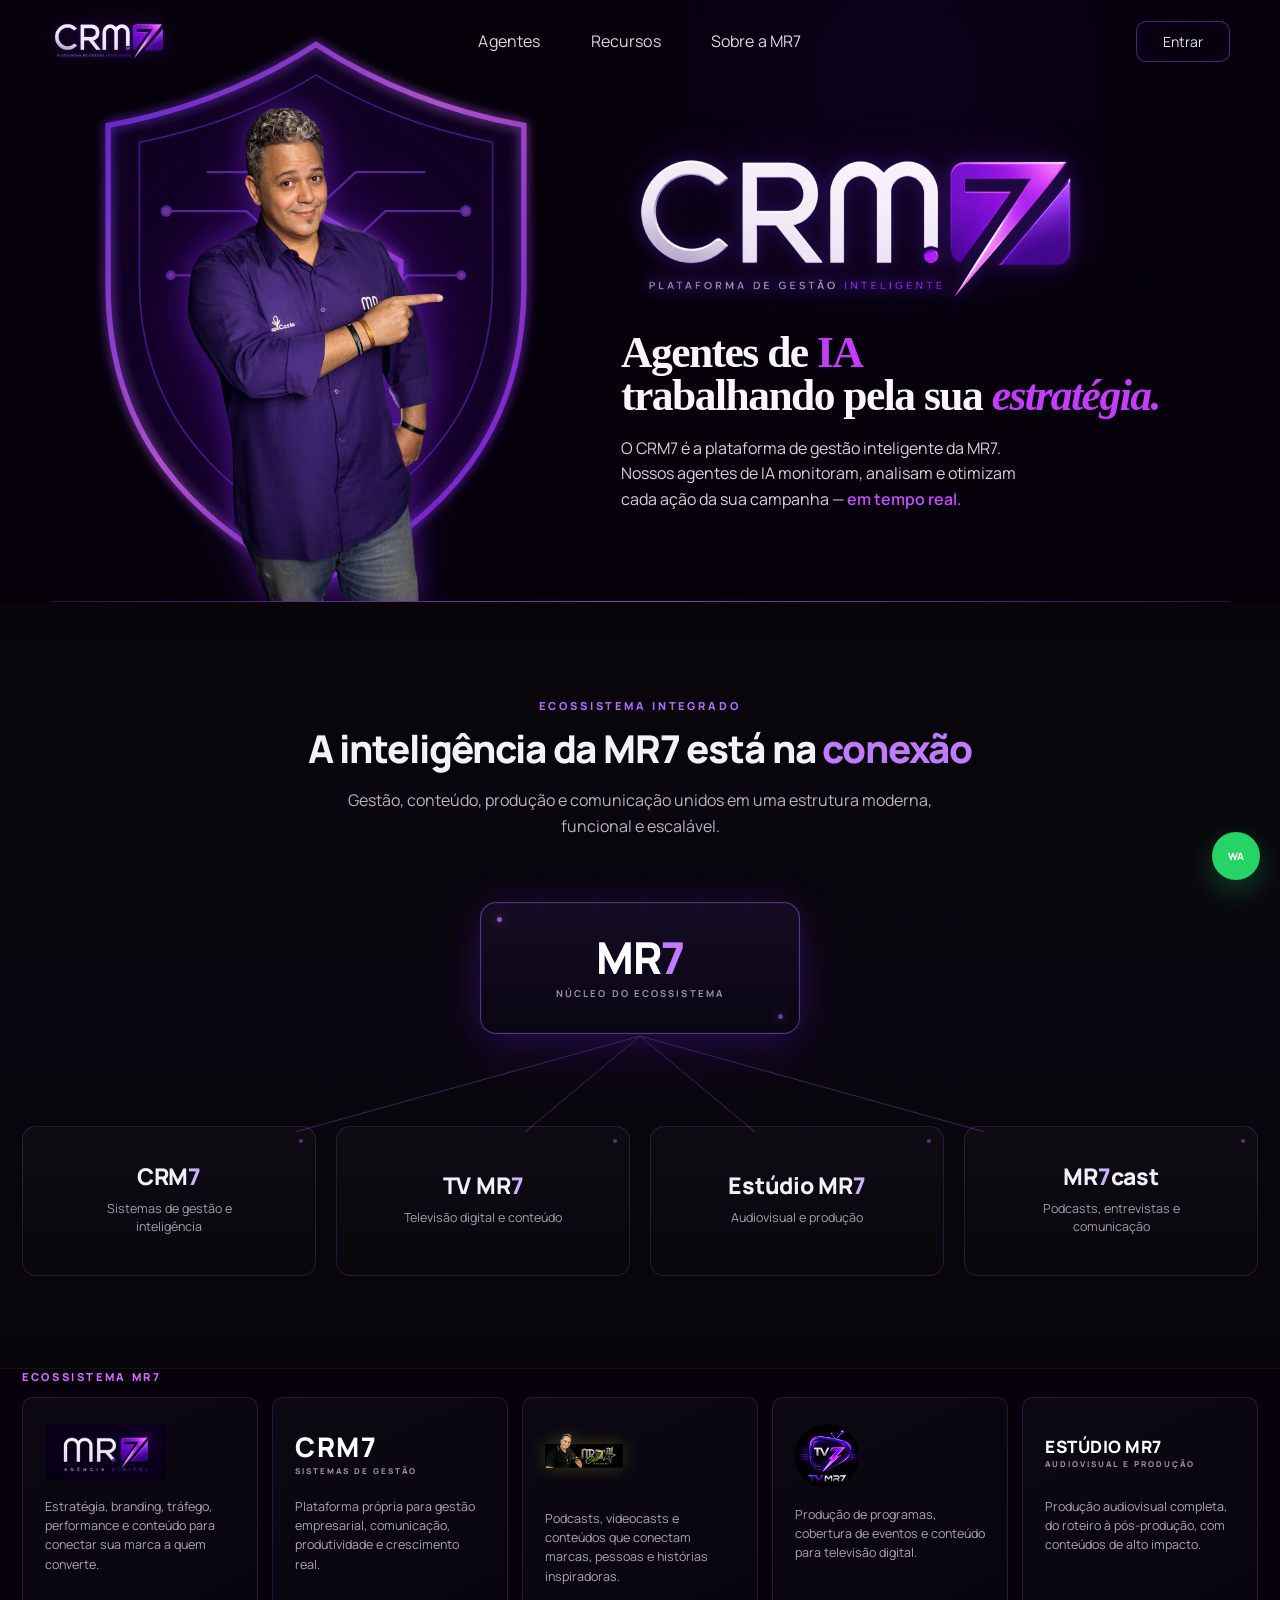
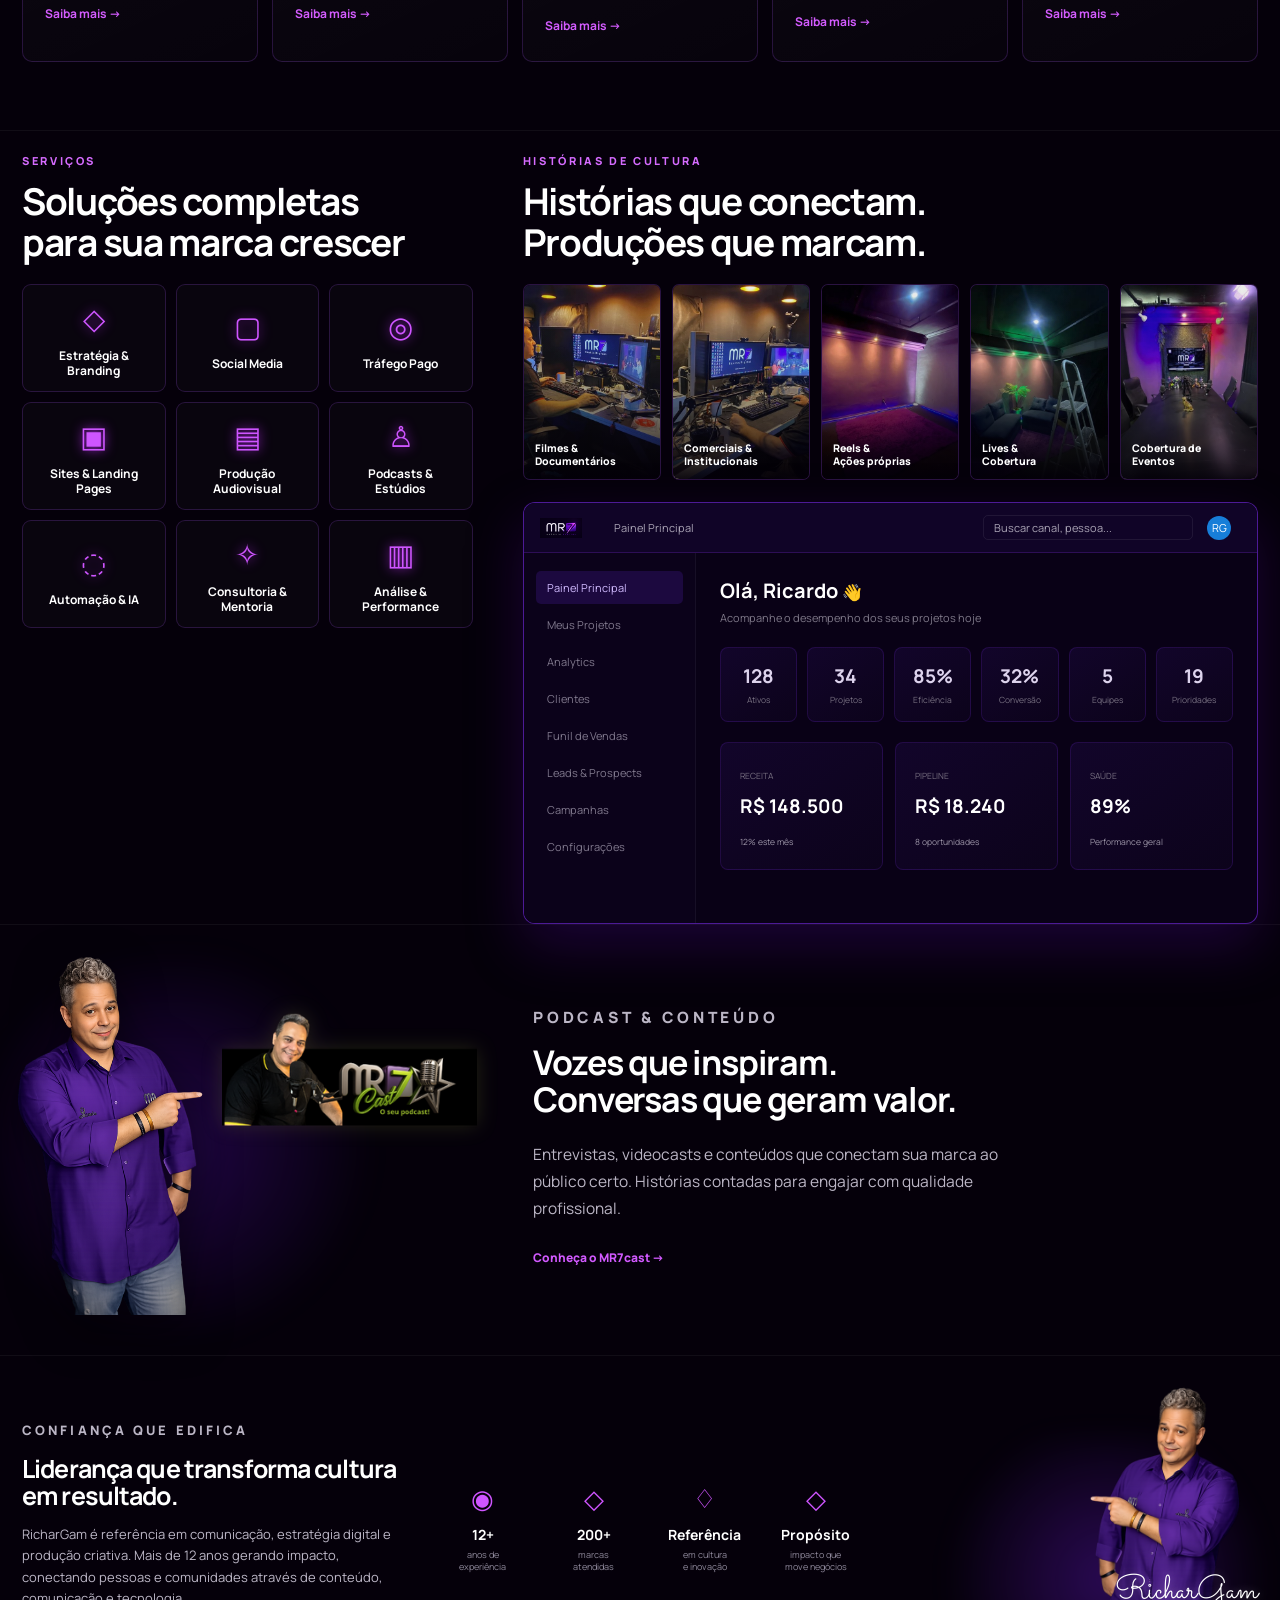
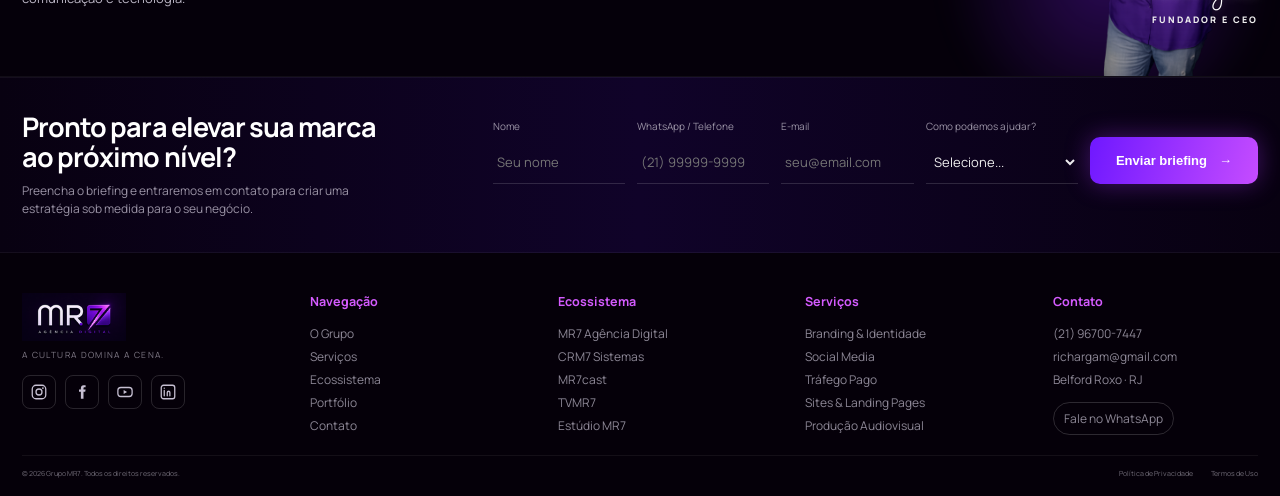
==== commit 0cd063cc: "feat(site): substitui órbitas pelo ecossistema modular MR7 Co-Authored-By: Claude Opus 4.8 (1M conte" ====
--- a/index.html
+++ b/index.html
@@ -68,29 +68,47 @@
       </div>
     </section>
 
-    <section class="about section-shell" id="grupo">
-      <div class="container about-grid">
-        <div class="about-copy reveal">
-          <p class="eyebrow">Quem somos</p>
-          <h2>O Grupo MR7</h2>
-          <p>Somos um grupo de mídias que une agência digital, audiovisual, podcast, tecnologia e educação para criar e conectar estratégias, marcas, conteúdos e resultados que permanecem.</p>
-          <div class="mini-stats">
-            <article><strong>5</strong><span>Unidades<br>de negócio</span></article>
-            <article><strong>80+</strong><span>Especialistas<br>em rede</span></article>
-            <article><strong>360°</strong><span>Soluções em<br>um só ecossistema</span></article>
-            <article><strong>100%</strong><span>Foco em resultado<br>e performance</span></article>
-          </div>
-        </div>
-
-        <div class="ecosystem-map reveal" aria-label="Ecossistema de marcas do Grupo MR7">
-          <div class="orbit orbit-a"></div>
-          <div class="orbit orbit-b"></div>
-          <div class="orbit-glow"></div>
-          <div class="map-center"><img src="assets/logos/mr7-logo.png" alt="MR7 Agência Digital"></div>
-          <div class="map-node node-top"><strong>CRM7</strong><span>Sistemas de gestão</span></div>
-          <div class="map-node node-left"><strong>TVMR7</strong><span>Televisão digital</span></div>
-          <div class="map-node node-right"><img src="assets/logos/mr7cast.png" alt="MR7cast"></div>
-          <div class="map-node node-bottom"><strong>ESTÚDIO MR7</strong><span>Audiovisual e produção</span></div>
+    <section class="eco section-shell" id="grupo" aria-labelledby="eco-title">
+      <div class="container eco-inner">
+        <header class="eco-head reveal">
+          <p class="eco-eyebrow">Ecossistema integrado</p>
+          <h2 class="eco-title" id="eco-title">A inteligência da MR7 está na <span>conexão</span></h2>
+          <p class="eco-sub">Gestão, conteúdo, produção e comunicação unidos em uma estrutura moderna, funcional e escalável.</p>
+        </header>
+
+        <div class="eco-map reveal">
+          <div class="eco-core">
+            <span class="eco-core-mark">MR<b>7</b></span>
+            <span class="eco-core-tag">Núcleo do ecossistema</span>
+            <span class="eco-dot eco-dot-a" aria-hidden="true"></span>
+            <span class="eco-dot eco-dot-b" aria-hidden="true"></span>
+          </div>
+
+          <svg class="eco-links" viewBox="0 0 1000 110" preserveAspectRatio="none" aria-hidden="true">
+            <line x1="500" y1="0" x2="125" y2="110"/>
+            <line x1="500" y1="0" x2="375" y2="110"/>
+            <line x1="500" y1="0" x2="625" y2="110"/>
+            <line x1="500" y1="0" x2="875" y2="110"/>
+          </svg>
+
+          <div class="eco-grid">
+            <article class="eco-mod" tabindex="0">
+              <span class="eco-mark">CRM<b>7</b></span>
+              <span class="eco-desc">Sistemas de gestão e inteligência</span>
+            </article>
+            <article class="eco-mod" tabindex="0">
+              <span class="eco-mark">TV MR<b>7</b></span>
+              <span class="eco-desc">Televisão digital e conteúdo</span>
+            </article>
+            <article class="eco-mod" tabindex="0">
+              <span class="eco-mark">Estúdio MR<b>7</b></span>
+              <span class="eco-desc">Audiovisual e produção</span>
+            </article>
+            <article class="eco-mod" tabindex="0">
+              <span class="eco-mark">MR<b>7</b>cast</span>
+              <span class="eco-desc">Podcasts, entrevistas e comunicação</span>
+            </article>
+          </div>
         </div>
       </div>
     </section>
--- a/css/style.css
+++ b/css/style.css
@@ -83,3 +83,50 @@
   .t7-shield{width:320px;height:352px}
 }
 html{overflow-x:hidden}
+
+/* ===================== NOVA SEÇÃO ECOSSISTEMA MODULAR (classes eco-) ===================== */
+.eco{padding:96px 0 92px;background:linear-gradient(180deg,#070509 0%,#0a0710 55%,#070509 100%)}
+.eco-inner{position:relative}
+.eco-inner::before{content:"";position:absolute;inset:-40px 0 0;z-index:0;pointer-events:none;background-image:linear-gradient(rgba(168,85,255,.05) 1px,transparent 1px),linear-gradient(90deg,rgba(168,85,255,.05) 1px,transparent 1px);background-size:52px 52px;-webkit-mask:radial-gradient(ellipse 70% 60% at 50% 40%,#000,transparent 78%);mask:radial-gradient(ellipse 70% 60% at 50% 40%,#000,transparent 78%);opacity:.5}
+.eco-head{position:relative;z-index:1;text-align:center;max-width:760px;margin:0 auto 62px}
+.eco-eyebrow{margin:0 0 14px;color:#b06bff;text-transform:uppercase;letter-spacing:.26em;font-size:11px;font-weight:800}
+.eco-title{margin:0 0 16px;font-size:clamp(28px,3vw,42px);line-height:1.14;letter-spacing:-.03em;font-weight:800;color:#f4f1f8}
+.eco-title span{color:#c07bff}
+.eco-sub{margin:0 auto;max-width:620px;color:#b9b2c6;font-size:16px;line-height:1.65}
+.eco-map{position:relative;z-index:1;display:flex;flex-direction:column;align-items:center}
+/* módulo principal MR7 */
+.eco-core{position:relative;width:min(320px,86%);min-height:132px;display:flex;flex-direction:column;align-items:center;justify-content:center;gap:8px;border:1px solid rgba(176,107,255,.45);border-radius:16px;background:linear-gradient(180deg,rgba(26,15,44,.72),rgba(10,6,20,.85));box-shadow:0 0 0 1px rgba(176,107,255,.06) inset,0 18px 50px rgba(70,15,140,.28),0 0 34px rgba(140,60,255,.14)}
+.eco-core-mark{font-size:44px;font-weight:800;letter-spacing:-.03em;color:#fff;line-height:1}
+.eco-core-mark b{color:#c07bff;font-weight:800}
+.eco-core-tag{text-transform:uppercase;letter-spacing:.22em;font-size:9.5px;font-weight:700;color:#9a93aa}
+.eco-dot{position:absolute;width:5px;height:5px;border-radius:50%;background:#c07bff;box-shadow:0 0 8px #a855ff}
+.eco-dot-a{top:14px;left:16px;opacity:.7}
+.eco-dot-b{bottom:14px;right:16px;opacity:.5}
+/* conectores retos */
+.eco-links{width:100%;max-width:920px;height:96px;display:block;margin:2px 0 -6px}
+.eco-links line{stroke:rgba(176,107,255,.30);stroke-width:1;vector-effect:non-scaling-stroke;transition:stroke .3s ease}
+.eco-map:hover .eco-links line{stroke:rgba(190,120,255,.5)}
+/* módulos */
+.eco-grid{width:100%;display:grid;grid-template-columns:repeat(4,1fr);gap:20px}
+.eco-mod{position:relative;min-height:150px;display:flex;flex-direction:column;align-items:center;justify-content:center;gap:12px;padding:26px 20px;text-align:center;border:1px solid rgba(168,85,255,.20);border-radius:14px;background:linear-gradient(180deg,rgba(255,255,255,.022),rgba(255,255,255,.006));transition:transform .28s ease,border-color .28s ease,box-shadow .28s ease;outline:none}
+.eco-mod::after{content:"";position:absolute;top:12px;right:12px;width:4px;height:4px;border-radius:50%;background:rgba(176,107,255,.45)}
+.eco-mod:hover,.eco-mod:focus-visible{transform:translateY(-6px);border-color:rgba(190,120,255,.55);box-shadow:0 18px 40px rgba(52,8,110,.32),0 0 22px rgba(140,60,255,.12)}
+.eco-mark{font-size:23px;font-weight:800;letter-spacing:-.01em;color:#f2eefa;line-height:1}
+.eco-mark b{color:#c8b3ff;font-weight:800}
+.eco-desc{color:#a49db4;font-size:12.5px;line-height:1.45;max-width:180px}
+@media (max-width:1080px){
+  .eco-grid{grid-template-columns:repeat(2,1fr);gap:16px}
+  .eco-links{display:none}
+  .eco-core{margin-bottom:26px}
+}
+@media (max-width:560px){
+  .eco{padding:64px 0 62px}
+  .eco-head{margin-bottom:40px}
+  .eco-map{position:relative}
+  .eco-grid{grid-template-columns:1fr;gap:14px}
+  .eco-core{width:min(300px,90%);margin-bottom:22px}
+  .eco-mod{min-height:auto;padding:22px 18px}
+  .eco-desc{max-width:none}
+  /* linha vertical sutil conectando MR7 aos módulos */
+  .eco-map::before{content:"";position:absolute;top:132px;left:50%;width:1px;height:26px;transform:translateX(-50%);background:linear-gradient(180deg,rgba(176,107,255,.5),transparent)}
+}
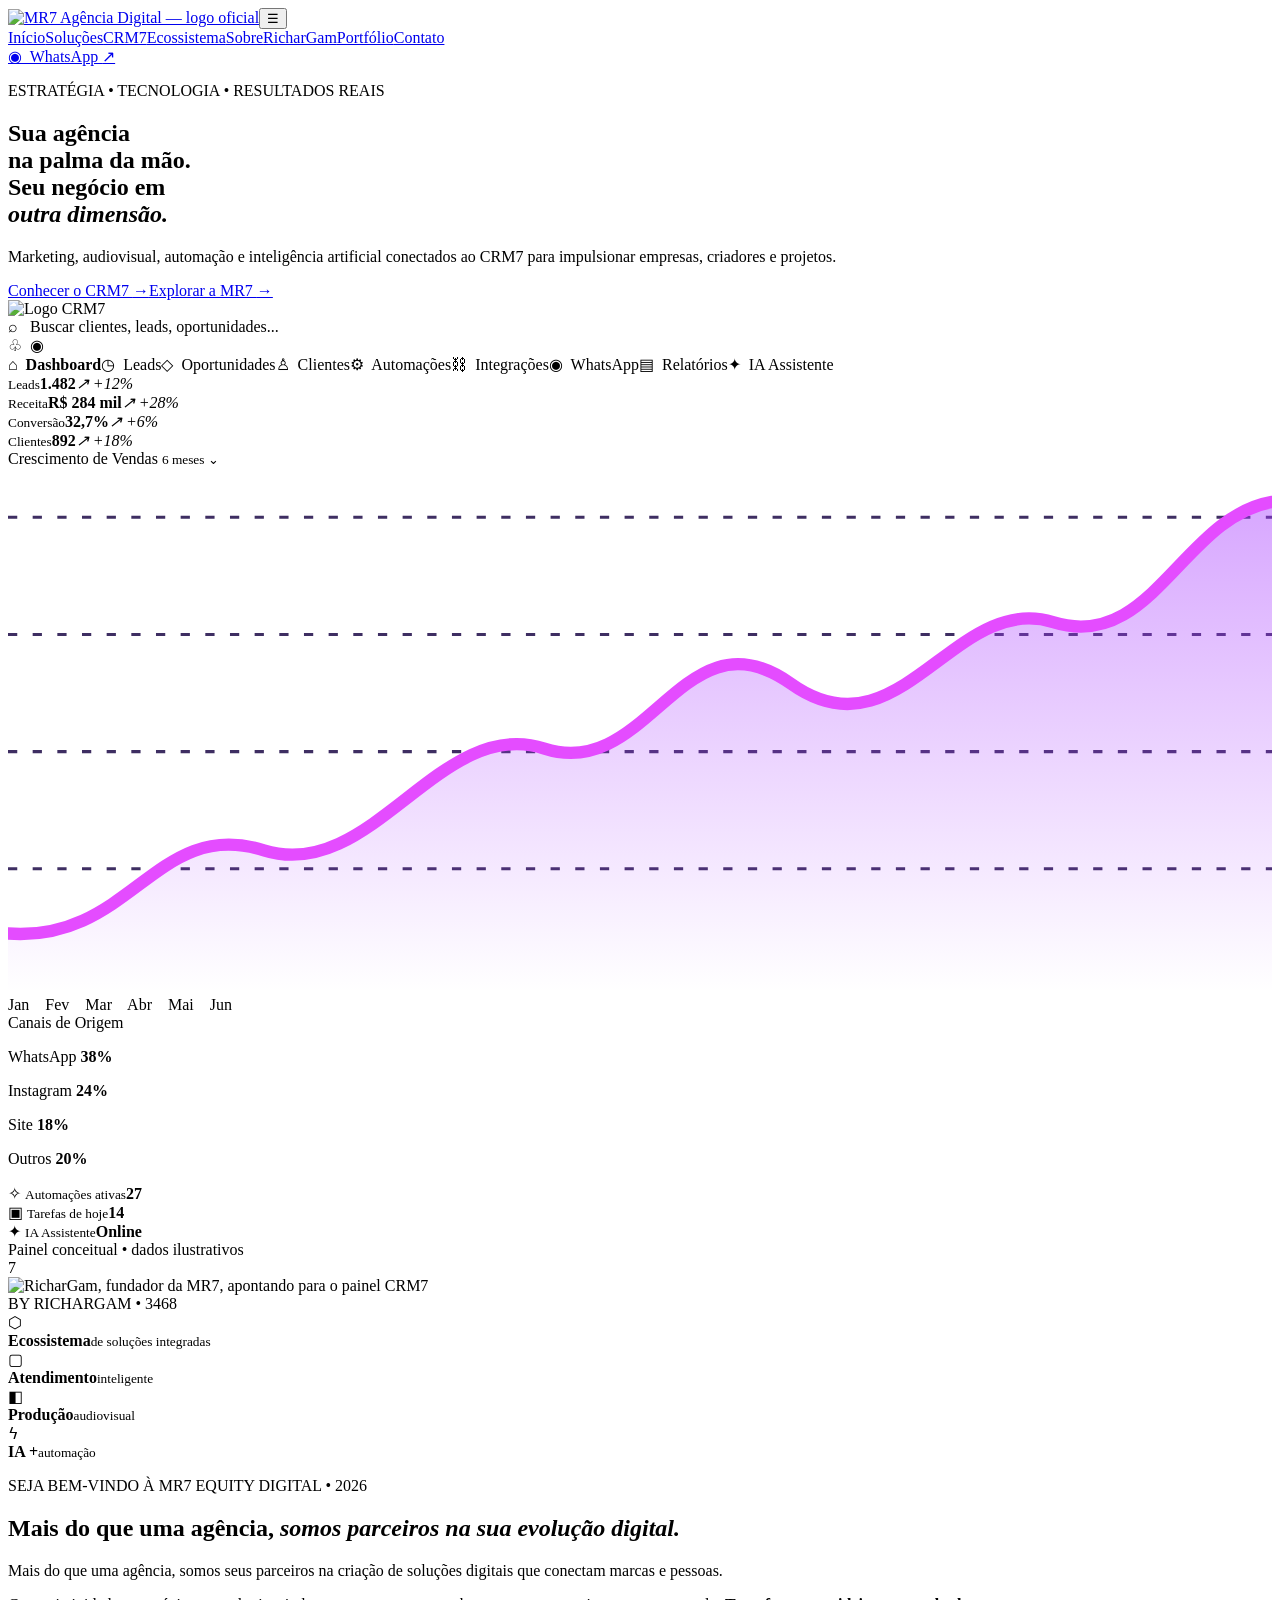
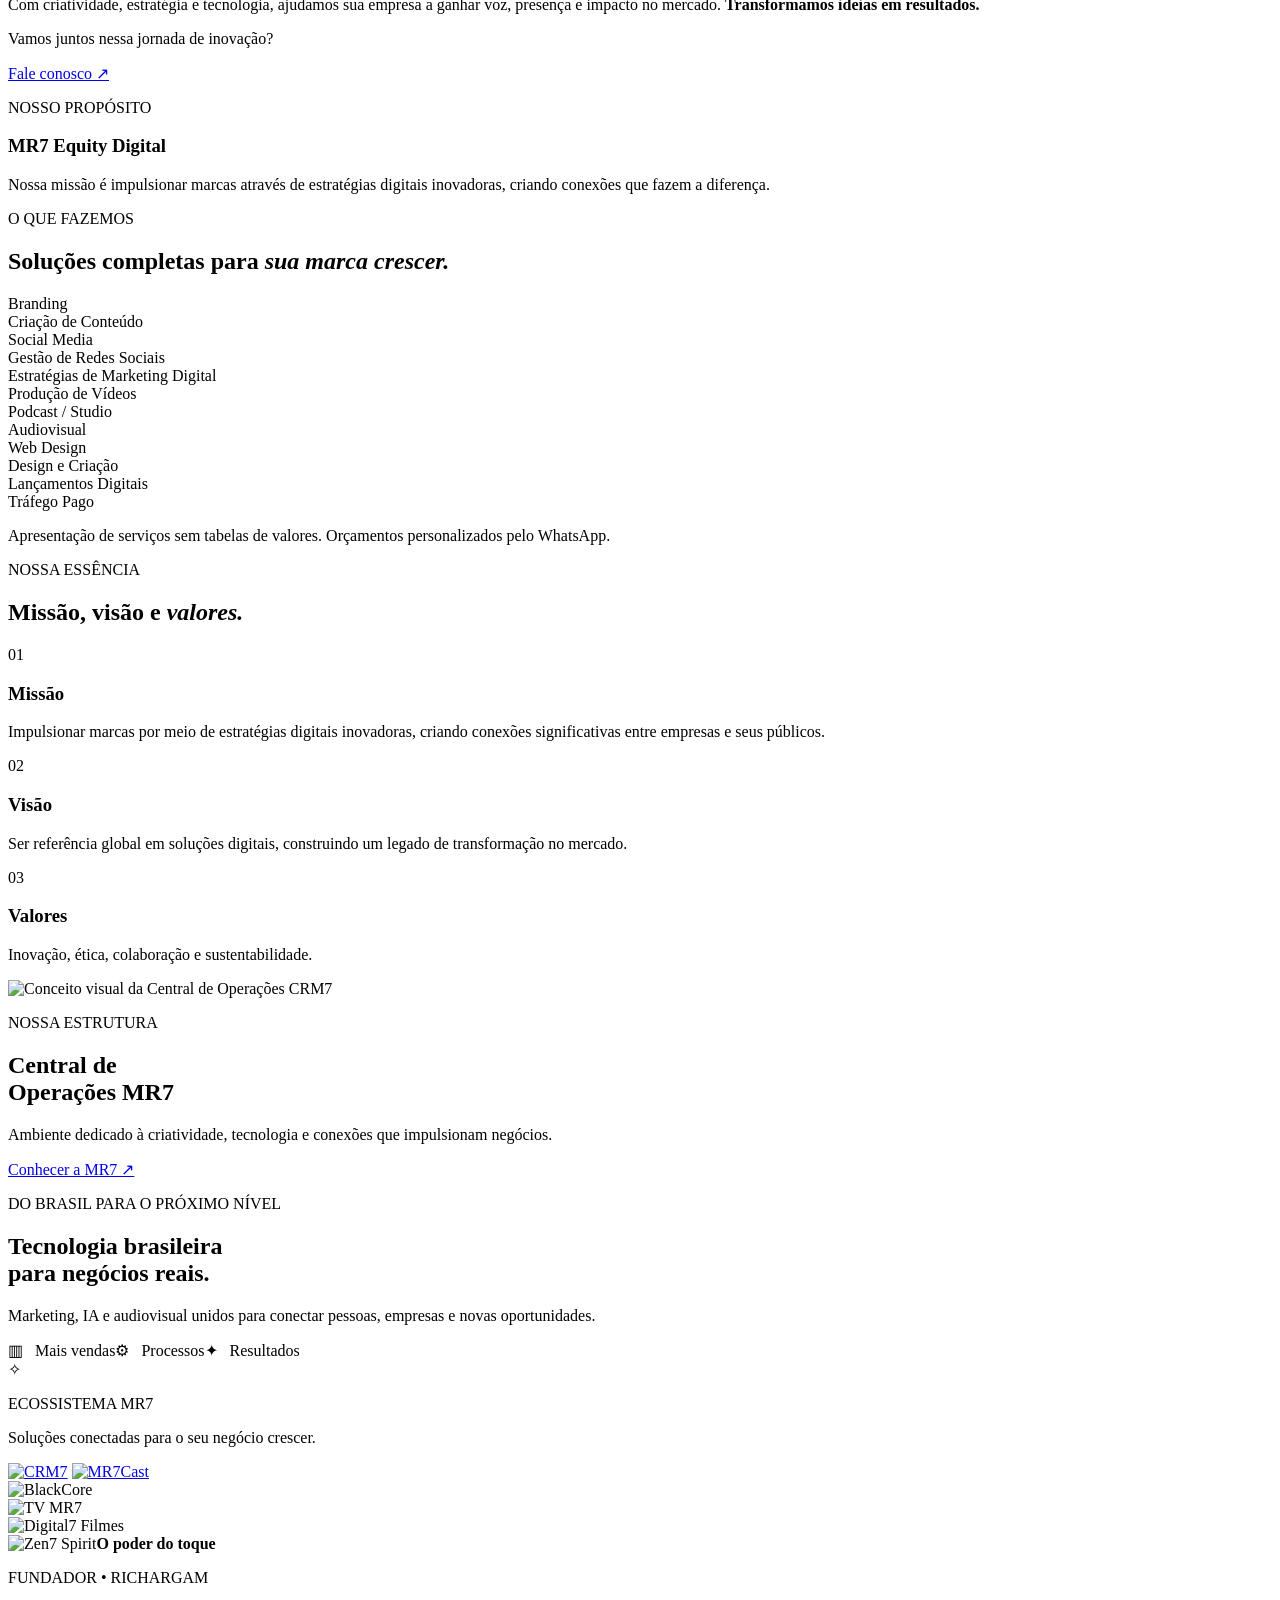
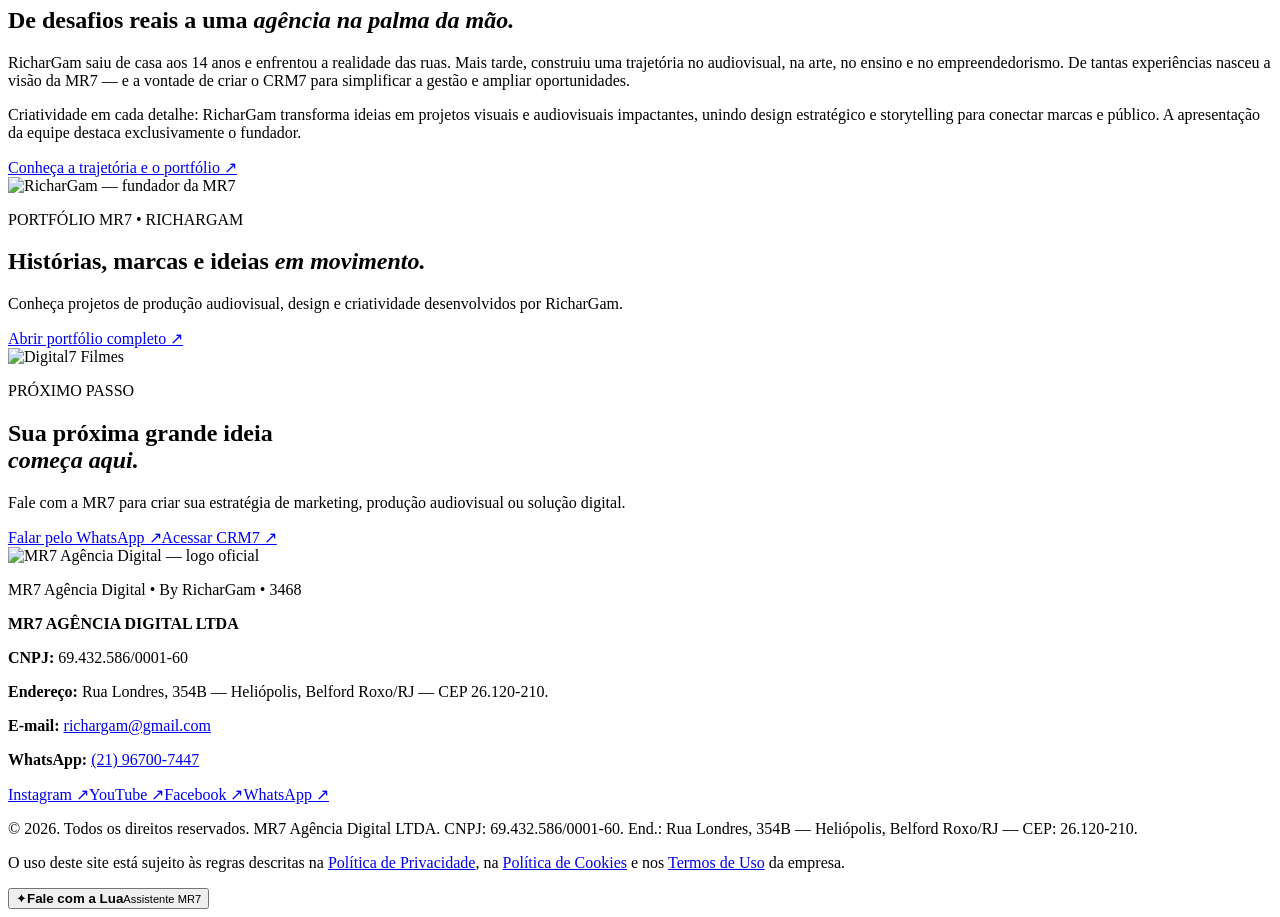
==== commit 7a667723: "feat(mr7): atualizar pagina principal futurista" ====
--- a/index.html
+++ b/index.html
@@ -1,296 +1,44 @@
-<!doctype html>
-<html lang="pt-BR">
-<head>
-  <meta charset="utf-8">
-  <meta name="viewport" content="width=device-width,initial-scale=1,viewport-fit=cover">
-  <title>Grupo MR7 — A Cultura Domina a Cena</title>
-  <meta name="description" content="Estratégia, criatividade, audiovisual e tecnologia em um único ecossistema. Conheça o Grupo MR7.">
-  <meta name="theme-color" content="#05000A">
-  <meta property="og:title" content="Grupo MR7 — A Cultura Domina a Cena">
-  <meta property="og:description" content="Estratégia, criatividade, audiovisual e tecnologia em um único ecossistema.">
-  <meta property="og:type" content="website">
-  <meta property="og:url" content="https://grupomr7.com.br">
-  <link rel="canonical" href="https://grupomr7.com.br">
-  <link rel="preconnect" href="https://fonts.googleapis.com">
-  <link rel="preconnect" href="https://fonts.gstatic.com" crossorigin>
-  <link href="https://fonts.googleapis.com/css2?family=Manrope:wght@400;500;600;700;800&family=Sacramento&display=swap" rel="stylesheet">
-  <link rel="stylesheet" href="css/style.css">
-</head>
-<body>
-  <a class="skip-link" href="#conteudo">Pular para o conteúdo</a>
-
-  <header class="t7-header" id="topo">
-    <a class="t7-brand-link" href="#topo" aria-label="CRM7 — início"><img class="t7-brand" src="assets/crm7/crm7-logo.png" alt="CRM7 — Plataforma de Gestão Inteligente"></a>
-    <nav class="t7-nav" aria-label="Navegação principal">
-      <a href="#ecossistema">Agentes</a>
-      <a href="#servicos">Recursos</a>
-      <a href="#grupo">Sobre a MR7</a>
-    </nav>
-    <a class="t7-login" href="#contato">Entrar</a>
-  </header>
-
-  <main id="conteudo">
-    <section class="t7-hero" id="hero" aria-labelledby="t7-title">
-      <div class="t7-person">
-        <div class="t7-shield">
-          <svg class="t7-shield-art" viewBox="0 0 700 760" aria-hidden="true">
-            <defs>
-              <linearGradient id="shieldGradient" x1="0" y1="0" x2="1" y2="1">
-                <stop offset="0" stop-color="#6f2cff"/>
-                <stop offset="0.45" stop-color="#d26cff"/>
-                <stop offset="1" stop-color="#7b20ff"/>
-              </linearGradient>
-              <filter id="purpleGlow" x="-50%" y="-50%" width="200%" height="200%">
-                <feGaussianBlur stdDeviation="7" result="blur"/>
-                <feMerge><feMergeNode in="blur"/><feMergeNode in="SourceGraphic"/></feMerge>
-              </filter>
-            </defs>
-            <path d="M350 28C260 86 166 118 78 134v210c0 188 101 309 272 389 171-80 272-201 272-389V134C534 118 440 86 350 28Z" fill="rgba(67,18,128,.12)" stroke="url(#shieldGradient)" stroke-width="7" filter="url(#purpleGlow)"/>
-            <path d="M350 68C274 114 203 139 119 156v181c0 157 83 262 231 338 148-76 231-181 231-338V156c-84-17-155-42-231-88Z" fill="none" stroke="#8c3cff" stroke-opacity=".55" stroke-width="2"/>
-            <g fill="none" stroke="#9e4eff" stroke-width="3" stroke-linecap="round" stroke-linejoin="round" opacity=".62">
-              <path d="M154 246h105l45 42v72"/><circle cx="154" cy="246" r="6" fill="#ca72ff"/>
-              <path d="M546 246H441l-45 42v72"/><circle cx="546" cy="246" r="6" fill="#ca72ff"/>
-              <path d="M160 330h70l50 46v92"/><circle cx="160" cy="330" r="5" fill="#ca72ff"/>
-              <path d="M540 330h-70l-50 46v92"/><circle cx="540" cy="330" r="5" fill="#ca72ff"/>
-              <path d="M208 195h90l52 48 52-48h90"/>
-              <path d="M237 525h58l55 51 55-51h58"/>
-            </g>
-            <path d="M350 248 461 312v128L350 504 239 440V312Z" fill="rgba(94,22,183,.12)" stroke="url(#shieldGradient)" stroke-width="7" filter="url(#purpleGlow)"/>
-            <path d="M350 301 414 338v74l-64 37-64-37v-74Z" fill="rgba(143,57,255,.08)" stroke="#c269ff" stroke-width="4"/>
-          </svg>
-        </div>
-        <img class="t7-photo" src="assets/crm7/richargam-crm7.png" alt="RicharGam apontando para a apresentação do CRM7">
-      </div>
-      <div class="t7-content">
-        <img class="t7-logo" src="assets/crm7/crm7-logo.png" alt="CRM7 — Plataforma de Gestão Inteligente">
-        <h1 class="t7-title" id="t7-title">Agentes de <span class="accent">IA</span> <br>trabalhando pela sua <em>estratégia.</em></h1>
-        <p class="t7-copy">O CRM7 é a plataforma de gestão inteligente da MR7. <br>Nossos agentes de IA monitoram, analisam e otimizam <br>cada ação da sua campanha — <strong>em tempo real.</strong></p>
-      </div>
-    </section>
-
-    <section class="eco section-shell" id="grupo" aria-labelledby="eco-title">
-      <div class="container eco-inner">
-        <header class="eco-head reveal">
-          <p class="eco-eyebrow">Ecossistema integrado</p>
-          <h2 class="eco-title" id="eco-title">A inteligência da MR7 está na <span>conexão</span></h2>
-          <p class="eco-sub">Gestão, conteúdo, produção e comunicação unidos em uma estrutura moderna, funcional e escalável.</p>
-        </header>
-
-        <div class="eco-map reveal">
-          <div class="eco-core">
-            <span class="eco-core-mark">MR<b>7</b></span>
-            <span class="eco-core-tag">Núcleo do ecossistema</span>
-            <span class="eco-dot eco-dot-a" aria-hidden="true"></span>
-            <span class="eco-dot eco-dot-b" aria-hidden="true"></span>
-          </div>
-
-          <svg class="eco-links" viewBox="0 0 1000 110" preserveAspectRatio="none" aria-hidden="true">
-            <line x1="500" y1="0" x2="125" y2="110"/>
-            <line x1="500" y1="0" x2="375" y2="110"/>
-            <line x1="500" y1="0" x2="625" y2="110"/>
-            <line x1="500" y1="0" x2="875" y2="110"/>
-          </svg>
-
-          <div class="eco-grid">
-            <article class="eco-mod" tabindex="0">
-              <span class="eco-mark">CRM<b>7</b></span>
-              <span class="eco-desc">Sistemas de gestão e inteligência</span>
-            </article>
-            <article class="eco-mod" tabindex="0">
-              <span class="eco-mark">TV MR<b>7</b></span>
-              <span class="eco-desc">Televisão digital e conteúdo</span>
-            </article>
-            <article class="eco-mod" tabindex="0">
-              <span class="eco-mark">Estúdio MR<b>7</b></span>
-              <span class="eco-desc">Audiovisual e produção</span>
-            </article>
-            <article class="eco-mod" tabindex="0">
-              <span class="eco-mark">MR<b>7</b>cast</span>
-              <span class="eco-desc">Podcasts, entrevistas e comunicação</span>
-            </article>
-          </div>
-        </div>
-      </div>
-    </section>
-
-    <section class="ecosystem section-shell" id="ecossistema">
-      <div class="container">
-        <p class="eyebrow reveal">Ecossistema MR7</p>
-        <div class="ecosystem-cards reveal">
-          <article class="brand-card">
-            <img src="assets/logos/mr7-logo.png" alt="MR7 Agência Digital">
-            <p>Estratégia, branding, tráfego, performance e conteúdo para conectar sua marca a quem converte.</p>
-            <a href="#contato">Saiba mais →</a>
-          </article>
-          <article class="brand-card brand-text-logo">
-            <div class="text-logo">CRM7<small>Sistemas de gestão</small></div>
-            <p>Plataforma própria para gestão empresarial, comunicação, produtividade e crescimento real.</p>
-            <a href="#crm7">Saiba mais →</a>
-          </article>
-          <article class="brand-card">
-            <img class="cast-logo" src="assets/logos/mr7cast.png" alt="MR7cast">
-            <p>Podcasts, videocasts e conteúdos que conectam marcas, pessoas e histórias inspiradoras.</p>
-            <a href="#mr7cast">Saiba mais →</a>
-          </article>
-          <article class="brand-card">
-            <img class="tv-logo" src="assets/logos/tvmr7.png" alt="TVMR7">
-            <p>Produção de programas, cobertura de eventos e conteúdo para televisão digital.</p>
-            <a href="https://tvmr7.org.br" target="_blank" rel="noopener">Saiba mais →</a>
-          </article>
-          <article class="brand-card brand-text-logo">
-            <div class="text-logo studio-logo">ESTÚDIO MR7<small>Audiovisual e produção</small></div>
-            <p>Produção audiovisual completa, do roteiro à pós-produção, com conteúdos de alto impacto.</p>
-            <a href="#contato">Saiba mais →</a>
-          </article>
-        </div>
-      </div>
-    </section>
-
-    <section class="services-portfolio section-shell" id="servicos">
-      <div class="container split-grid">
-        <div class="services-block reveal">
-          <p class="eyebrow">Serviços</p>
-          <h2>Soluções completas<br>para sua marca crescer</h2>
-          <div class="services-grid">
-            <article class="service-card"><span class="service-symbol">◇</span><strong>Estratégia &amp;<br>Branding</strong></article>
-            <article class="service-card"><span class="service-symbol">▢</span><strong>Social Media</strong></article>
-            <article class="service-card"><span class="service-symbol">◎</span><strong>Tráfego Pago</strong></article>
-            <article class="service-card"><span class="service-symbol">▣</span><strong>Sites &amp; Landing<br>Pages</strong></article>
-            <article class="service-card"><span class="service-symbol">▤</span><strong>Produção<br>Audiovisual</strong></article>
-            <article class="service-card"><span class="service-symbol">♙</span><strong>Podcasts &amp;<br>Estúdios</strong></article>
-            <article class="service-card"><span class="service-symbol">◌</span><strong>Automação &amp; IA</strong></article>
-            <article class="service-card"><span class="service-symbol">✧</span><strong>Consultoria &amp;<br>Mentoria</strong></article>
-            <article class="service-card"><span class="service-symbol">▥</span><strong>Análise &amp;<br>Performance</strong></article>
-          </div>
-        </div>
-
-        <div class="portfolio-block reveal" id="portfolio">
-          <p class="eyebrow">Histórias de cultura</p>
-          <h2>Histórias que conectam.<br>Produções que marcam.</h2>
-          <div class="portfolio-grid">
-            <article class="work-card"><img src="assets/portfolio/filmes-documentarios.jpg" alt="Produção de filmes e documentários"><span>Filmes &amp;<br>Documentários</span></article>
-            <article class="work-card"><img src="assets/portfolio/comerciais.jpg" alt="Produção de comerciais e institucionais"><span>Comerciais &amp;<br>Institucionais</span></article>
-            <article class="work-card"><img src="assets/portfolio/reels.jpg" alt="Produção de reels e ações próprias"><span>Reels &amp;<br>Ações próprias</span></article>
-            <article class="work-card"><img src="assets/portfolio/lives.jpg" alt="Lives e cobertura"><span>Lives &amp;<br>Cobertura</span></article>
-            <article class="work-card"><img src="assets/portfolio/eventos.jpg" alt="Cobertura de eventos"><span>Cobertura de<br>Eventos</span></article>
-          </div>
-
-          <div class="crm-showcase" id="crm7">
-            <div class="crm-window">
-              <div class="crm-topbar">
-                <img src="assets/logos/mr7-logo.png" alt="MR7">
-                <span>Painel Principal</span>
-                <div class="crm-search">Buscar canal, pessoa...</div>
-                <span class="crm-avatar">RG</span>
-              </div>
-              <div class="crm-layout">
-                <aside class="crm-sidebar">
-                  <a class="active">Painel Principal</a><a>Meus Projetos</a><a>Analytics</a><a>Clientes</a><a>Funil de Vendas</a><a>Leads &amp; Prospects</a><a>Campanhas</a><a>Configurações</a>
-                </aside>
-                <div class="crm-content">
-                  <h3>Olá, Ricardo <span>👋</span></h3>
-                  <p>Acompanhe o desempenho dos seus projetos hoje</p>
-                  <div class="crm-metrics">
-                    <article><b>128</b><span>Ativos</span></article><article><b>34</b><span>Projetos</span></article><article><b>85%</b><span>Eficiência</span></article><article><b>32%</b><span>Conversão</span></article><article><b>5</b><span>Equipes</span></article><article><b>19</b><span>Prioridades</span></article>
-                  </div>
-                  <div class="crm-bottom">
-                    <article><small>RECEITA</small><strong>R$ 148.500</strong><span>12% este mês</span></article>
-                    <article><small>PIPELINE</small><strong>R$ 18.240</strong><span>8 oportunidades</span></article>
-                    <article><small>SAÚDE</small><strong>89%</strong><span>Performance geral</span></article>
-                  </div>
-                </div>
-              </div>
-            </div>
-          </div>
-        </div>
-      </div>
-    </section>
-
-    <section class="podcast section-shell" id="mr7cast">
-      <div class="container podcast-grid">
-        <div class="podcast-visual reveal">
-          <div class="podcast-light"></div>
-          <img class="podcast-person" src="assets/photos/richargam-podcast.png" alt="RicharGam no MR7cast">
-          <img class="podcast-logo" src="assets/logos/mr7cast.png" alt="MR7cast — O seu podcast">
-        </div>
-        <div class="podcast-copy reveal">
-          <p class="eyebrow">Podcast &amp; conteúdo</p>
-          <h2>Vozes que inspiram.<br>Conversas que geram valor.</h2>
-          <p>Entrevistas, videocasts e conteúdos que conectam sua marca ao público certo. Histórias contadas para engajar com qualidade profissional.</p>
-          <a class="text-link" href="https://www.youtube.com/@mr7cast" target="_blank" rel="noopener">Conheça o MR7cast →</a>
-        </div>
-      </div>
-    </section>
-
-    <section class="leadership section-shell">
-      <div class="container leadership-grid">
-        <div class="leadership-copy reveal">
-          <p class="eyebrow">Confiança que edifica</p>
-          <h2>Liderança que transforma cultura em resultado.</h2>
-          <p>RicharGam é referência em comunicação, estratégia digital e produção criativa. Mais de 12 anos gerando impacto, conectando pessoas e comunidades através de conteúdo, comunicação e tecnologia.</p>
-        </div>
-        <div class="leadership-metrics reveal">
-          <article><span>◉</span><strong>12+</strong><small>anos de<br>experiência</small></article>
-          <article><span>◇</span><strong>200+</strong><small>marcas<br>atendidas</small></article>
-          <article><span>♢</span><strong>Referência</strong><small>em cultura<br>e inovação</small></article>
-          <article><span>◇</span><strong>Propósito</strong><small>impacto que<br>move negócios</small></article>
-        </div>
-        <div class="leadership-photo reveal">
-          <img src="assets/photos/richargam-lideranca.png" alt="RicharGam, fundador e CEO do Grupo MR7">
-          <div class="signature leadership-signature"><span class="signature-name">RicharGam</span><small>Fundador e CEO</small></div>
-        </div>
-      </div>
-    </section>
-
-    <section class="contact-strip" id="contato">
-      <div class="container contact-grid">
-        <div class="contact-intro reveal">
-          <h2>Pronto para elevar sua marca<br>ao próximo nível?</h2>
-          <p>Preencha o briefing e entraremos em contato para criar uma estratégia sob medida para o seu negócio.</p>
-        </div>
-        <form class="brief-form reveal" id="brief-form" novalidate>
-          <label><span>Nome</span><input type="text" name="nome" placeholder="Seu nome" required></label>
-          <label><span>WhatsApp / Telefone</span><input type="tel" name="telefone" placeholder="(21) 99999-9999" required></label>
-          <label><span>E-mail</span><input type="email" name="email" placeholder="seu@email.com" required></label>
-          <label><span>Como podemos ajudar?</span>
-            <select name="servico" required><option value="">Selecione...</option><option>Branding &amp; Identidade</option><option>Social Media</option><option>Tráfego Pago</option><option>Site / Landing Page</option><option>Produção Audiovisual</option><option>Podcast / Estúdio</option><option>Automação &amp; IA</option><option>Consultoria &amp; Mentoria</option></select>
-          </label>
-          <button class="btn btn-primary" type="submit">Enviar briefing <span>→</span></button>
-          <p class="form-status" id="form-status" role="status" aria-live="polite"></p>
-        </form>
-      </div>
-    </section>
-  </main>
-
-  <footer class="site-footer">
-    <div class="container footer-grid">
-      <div class="footer-brand">
-        <img src="assets/logos/mr7-logo.png" alt="MR7 Agência Digital">
-        <p>A cultura domina a cena.</p>
-        <div class="socials">
-          <a href="https://www.instagram.com/mr7agenciadigital/" target="_blank" rel="noopener" aria-label="Instagram">
-            <svg viewBox="0 0 24 24" aria-hidden="true"><rect x="3" y="3" width="18" height="18" rx="5"/><circle cx="12" cy="12" r="4"/><circle cx="17.2" cy="6.8" r="1.2" fill="currentColor" stroke="none"/></svg>
-          </a>
-          <a href="https://www.facebook.com/profile.php?id=100089989962736" target="_blank" rel="noopener" aria-label="Facebook">
-            <svg viewBox="0 0 24 24" aria-hidden="true"><path d="M14 8.5V7c0-.9.6-1.2 1-1.2h1.8V3H14c-2.2 0-3.5 1.5-3.5 3.7v1.8H8v3h2.5V21H14v-9.5h2.3l.5-3H14Z" fill="currentColor" stroke="none"/></svg>
-          </a>
-          <a href="https://www.youtube.com/@mr7cast" target="_blank" rel="noopener" aria-label="YouTube">
-            <svg viewBox="0 0 24 24" aria-hidden="true"><rect x="2.5" y="6" width="19" height="12" rx="4"/><path d="M10.2 9.3v5.4l4.6-2.7-4.6-2.7Z" fill="currentColor" stroke="none"/></svg>
-          </a>
-          <a href="https://www.linkedin.com" target="_blank" rel="noopener" aria-label="LinkedIn">
-            <svg viewBox="0 0 24 24" aria-hidden="true"><rect x="3" y="3" width="18" height="18" rx="3"/><path d="M7 10v7M7 7v.01M11 17v-4.2c0-1 .7-1.8 1.8-1.8s1.7.8 1.7 1.8V17" fill="none"/></svg>
-          </a>
-        </div>
-      </div>
-      <div class="footer-col"><h3>Navegação</h3><a href="#grupo">O Grupo</a><a href="#servicos">Serviços</a><a href="#ecossistema">Ecossistema</a><a href="#portfolio">Portfólio</a><a href="#contato">Contato</a></div>
-      <div class="footer-col"><h3>Ecossistema</h3><a href="#ecossistema">MR7 Agência Digital</a><a href="#crm7">CRM7 Sistemas</a><a href="#mr7cast">MR7cast</a><a href="https://tvmr7.org.br" target="_blank" rel="noopener">TVMR7</a><a href="#contato">Estúdio MR7</a></div>
-      <div class="footer-col"><h3>Serviços</h3><a href="#servicos">Branding &amp; Identidade</a><a href="#servicos">Social Media</a><a href="#servicos">Tráfego Pago</a><a href="#servicos">Sites &amp; Landing Pages</a><a href="#servicos">Produção Audiovisual</a></div>
-      <div class="footer-col contact-col"><h3>Contato</h3><a href="tel:+5521967007447">(21) 96700-7447</a><a href="mailto:richargam@gmail.com">richargam@gmail.com</a><span>Belford Roxo · RJ</span><a class="whatsapp-footer" href="https://wa.me/5521967007447" target="_blank" rel="noopener">Fale no WhatsApp</a></div>
-    </div>
-    <div class="container footer-bottom"><span>© <span id="year"></span> Grupo MR7. Todos os direitos reservados.</span><div><a href="#">Política de Privacidade</a><a href="#">Termos de Uso</a></div></div>
-  </footer>
-
-  <a class="whatsapp-float" href="https://wa.me/5521967007447" target="_blank" rel="noopener" aria-label="Falar com o Grupo MR7 pelo WhatsApp">WA</a>
-  <script src="js/main.js"></script>
-</body>
-</html>
+<!doctype html><html lang="pt-BR"><head><meta charset="utf-8"><meta name="viewport" content="width=device-width,initial-scale=1"><meta name="theme-color" content="#070410"><meta name="description" content="MR7 Agência Digital — marketing, audiovisual, automação e inteligência artificial conectados ao CRM7."><title>MR7 Agência Digital | Seu negócio em outra dimensão</title><link rel="preconnect" href="https://fonts.googleapis.com"><link rel="preconnect" href="https://fonts.gstatic.com" crossorigin><link href="https://fonts.googleapis.com/css2?family=Inter:wght@400;500;600;700;800;900&family=Space+Grotesk:wght@400;500;600;700&display=swap" rel="stylesheet"><link rel="stylesheet" href="styles.css"></head><body>
+<div class="ambient ambient-one"></div><div class="ambient ambient-two"></div><div class="gridbg"></div>
+<header class="topbar" id="inicio"><a class="wordmark" href="#inicio" aria-label="MR7 início"><img src="assets/logo-mr7-oficial.png" alt="MR7 Agência Digital — logo oficial" class="official-logo official-logo-header"></a><button class="menu-toggle" aria-label="Abrir menu" aria-expanded="false">☰</button><nav class="nav" aria-label="Menu principal"><a class="active" href="#inicio">Início</a><a href="#solucoes">Soluções</a><a href="#crm7">CRM7</a><a href="#ecossistema">Ecossistema</a><a href="#sobre">Sobre</a><a href="#historia">RicharGam</a><a href="#portfolio">Portfólio</a><a href="#contato">Contato</a></nav><a class="btn primary top-cta" href="https://wa.me/5521967007447?text=Acabei%20de%20vir%20do%20seu%20site" target="_blank" rel="noopener noreferrer">◉ &nbsp;WhatsApp <span>↗</span></a></header>
+<main><section class="hero wrap" aria-labelledby="hero-title"><div class="hero-copy"><p class="eyebrow">ESTRATÉGIA <i>•</i> TECNOLOGIA <i>•</i> RESULTADOS REAIS</p><h1 id="hero-title">Sua agência<br>na palma da mão.<br>Seu negócio em<br><em>outra dimensão.</em></h1><p class="lead">Marketing, audiovisual, automação e inteligência artificial conectados ao CRM7 para impulsionar empresas, criadores e projetos.</p><div class="hero-buttons"><a class="btn primary" href="#crm7">Conhecer o CRM7 <span>→</span></a><a class="btn outline" href="#solucoes">Explorar a MR7 <span>→</span></a></div></div><div class="hero-display"><div class="dashboard" id="crm7"><div class="dash-head"><img src="assets/crm7.webp" alt="Logo CRM7"><div class="fake-search">⌕ &nbsp; Buscar clientes, leads, oportunidades...</div><span class="dash-actions">♧ &nbsp;◉</span></div><div class="dash-content"><aside class="dash-sidebar"><b>⌂ &nbsp;Dashboard</b><span>◷ &nbsp;Leads</span><span>◇ &nbsp;Oportunidades</span><span>♙ &nbsp;Clientes</span><span>⚙ &nbsp;Automações</span><span>⛓ &nbsp;Integrações</span><span>◉ &nbsp;WhatsApp</span><span>▤ &nbsp;Relatórios</span><span>✦ &nbsp;IA Assistente</span></aside><div class="dash-main"><div class="kpis"><div><small>Leads</small><strong>1.482</strong><em>↗ +12%</em></div><div><small>Receita</small><strong>R$ 284 mil</strong><em>↗ +28%</em></div><div><small>Conversão</small><strong>32,7%</strong><em>↗ +6%</em></div><div><small>Clientes</small><strong>892</strong><em>↗ +18%</em></div></div><div class="charts"><div class="chart-panel"><div class="chart-title">Crescimento de Vendas <small>6 meses ⌄</small></div><svg viewBox="0 0 410 170" role="img" aria-label="Gráfico de exemplo mostrando crescimento"><defs><linearGradient id="chartgrad" x1="0" y1="0" x2="0" y2="1"><stop offset="0%" stop-color="#a93fff" stop-opacity=".46"/><stop offset="100%" stop-color="#a93fff" stop-opacity="0"/></linearGradient></defs><path d="M0 130H410M0 92H410M0 54H410M0 16H410" stroke="#3e2e62" stroke-width="1" stroke-dasharray="3 5"/><path d="M0 151 C40 154 48 113 83 124S140 80 174 91 219 45 254 70 307 40 339 50 381 16 410 11 V170H0Z" fill="url(#chartgrad)"/><path d="M0 151 C40 154 48 113 83 124S140 80 174 91 219 45 254 70 307 40 339 50 381 16 410 11" fill="none" stroke="#e44cff" stroke-width="4" stroke-linecap="round"/></svg><div class="months">Jan&nbsp;&nbsp;&nbsp; Fev&nbsp;&nbsp;&nbsp; Mar&nbsp;&nbsp;&nbsp; Abr&nbsp;&nbsp;&nbsp; Mai&nbsp;&nbsp;&nbsp; Jun</div></div><div class="chart-panel channels"><div class="chart-title">Canais de Origem</div><div class="donut"></div><p><i class="cyan"></i>WhatsApp <b>38%</b></p><p><i class="pink"></i>Instagram <b>24%</b></p><p><i class="purple"></i>Site <b>18%</b></p><p><i class="indigo"></i>Outros <b>20%</b></p></div></div><div class="bottom-kpis"><div>✧ <small>Automações ativas</small><b>27</b></div><div>▣ <small>Tarefas de hoje</small><b>14</b></div><div>✦ <small>IA Assistente</small><b class="online">Online</b></div></div></div></div><span class="demo-note">Painel conceitual • dados ilustrativos</span></div><div class="founder"><div class="seven">7</div><img src="assets/fundador.webp" alt="RicharGam, fundador da MR7, apontando para o painel CRM7"><div class="founder-tag">BY RICHARGAM <span>• 3468</span></div></div></div></section>
+<section class="features wrap" id="destaques" aria-label="Soluções MR7"><div class="feature"><span>⬡</span><div><b>Ecossistema</b><small>de soluções integradas</small></div></div><div class="feature"><span>▢</span><div><b>Atendimento</b><small>inteligente</small></div></div><div class="feature"><span>◧</span><div><b>Produção</b><small>audiovisual</small></div></div><div class="feature"><span>ϟ</span><div><b>IA +</b><small>automação</small></div></div></section>
+<section class="about wrap" id="sobre"><div class="about-intro"><p class="eyebrow">SEJA BEM-VINDO À MR7 EQUITY DIGITAL • 2026</p><h2>Mais do que uma agência, <em>somos parceiros na sua evolução digital.</em></h2><p>Mais do que uma agência, somos seus parceiros na criação de soluções digitais que conectam marcas e pessoas.</p><p>Com criatividade, estratégia e tecnologia, ajudamos sua empresa a ganhar voz, presença e impacto no mercado. <strong>Transformamos ideias em resultados.</strong></p><p>Vamos juntos nessa jornada de inovação?</p><a class="btn outline small" href="#contato">Fale conosco ↗</a></div><div class="about-statement glass"><p class="eyebrow">NOSSO PROPÓSITO</p><h3>MR7 Equity Digital</h3><p>Nossa missão é impulsionar marcas através de estratégias digitais inovadoras, criando conexões que fazem a diferença.</p></div></section>
+<section class="services wrap" id="solucoes"><p class="eyebrow">O QUE FAZEMOS</p><h2>Soluções completas para <em>sua marca crescer.</em></h2><div class="services-grid"><article>Branding</article><article>Criação de Conteúdo</article><article>Social Media</article><article>Gestão de Redes Sociais</article><article>Estratégias de Marketing Digital</article><article>Produção de Vídeos</article><article>Podcast / Studio</article><article>Audiovisual</article><article>Web Design</article><article>Design e Criação</article><article>Lançamentos Digitais</article><article>Tráfego Pago</article></div><p class="services-note">Apresentação de serviços sem tabelas de valores. Orçamentos personalizados pelo WhatsApp.</p></section>
+<section class="values wrap"><p class="eyebrow">NOSSA ESSÊNCIA</p><h2>Missão, visão e <em>valores.</em></h2><div class="values-grid"><article class="glass"><span>01</span><h3>Missão</h3><p>Impulsionar marcas por meio de estratégias digitais inovadoras, criando conexões significativas entre empresas e seus públicos.</p></article><article class="glass"><span>02</span><h3>Visão</h3><p>Ser referência global em soluções digitais, construindo um legado de transformação no mercado.</p></article><article class="glass"><span>03</span><h3>Valores</h3><p>Inovação, ética, colaboração e sustentabilidade.</p></article></div></section>
+<section class="editorial wrap" id="estrutura"><article class="office glass"><img src="assets/central.webp" loading="lazy" alt="Conceito visual da Central de Operações CRM7"><div><p class="eyebrow">NOSSA ESTRUTURA</p><h2>Central de<br>Operações MR7</h2><p>Ambiente dedicado à criatividade, tecnologia e conexões que impulsionam negócios.</p><a class="btn outline small" href="#historia">Conhecer a MR7 ↗</a></div></article><article class="brazil glass"><div><p class="eyebrow">DO BRASIL PARA O PRÓXIMO NÍVEL</p><h2>Tecnologia brasileira<br>para negócios reais.</h2><p>Marketing, IA e audiovisual unidos para conectar pessoas, empresas e novas oportunidades.</p><div class="mini-values"><span>▥ &nbsp; Mais vendas</span><span>⚙ &nbsp; Processos</span><span>✦ &nbsp; Resultados</span></div></div><div class="orb"><span>✧</span></div></article></section>
+<section class="ecosystem wrap glass" id="ecossistema"><div class="ecosystem-intro"><p class="eyebrow">ECOSSISTEMA MR7</p><p>Soluções conectadas para o seu negócio crescer.</p></div><div class="brands">
+<a class="brand-item" href="https://crm.grupomr7.com.br/" target="_blank" rel="noopener noreferrer" aria-label="Acessar CRM7"><img src="assets/crm7.webp" loading="lazy" alt="CRM7"></a>
+<a class="brand-item" href="https://www.youtube.com/@mr7cast" target="_blank" rel="noopener noreferrer" aria-label="Canal MR7Cast"><img src="assets/mr7cast.webp" loading="lazy" alt="MR7Cast"></a>
+<div class="brand-item"><img src="assets/blackcore-transparente.png" loading="lazy" alt="BlackCore"></div>
+<div class="brand-item"><img src="assets/tvmr7-transparente.png" loading="lazy" alt="TV MR7"></div>
+<div class="brand-item"><img src="assets/digital7-transparente.png" loading="lazy" alt="Digital7 Filmes"></div>
+<div class="brand-item brand-zen"><img src="assets/zen7-oficial.png" loading="lazy" alt="Zen7 Spirit"><strong>O poder do toque</strong></div>
+</div></section>
+<section class="history wrap" id="historia"><div class="history-inner glass"><div><p class="eyebrow">FUNDADOR • RICHARGAM</p><h2>De desafios reais a uma <em>agência na palma da mão.</em></h2><p>RicharGam saiu de casa aos 14 anos e enfrentou a realidade das ruas. Mais tarde, construiu uma trajetória no audiovisual, na arte, no ensino e no empreendedorismo. De tantas experiências nasceu a visão da MR7 — e a vontade de criar o CRM7 para simplificar a gestão e ampliar oportunidades.</p><p>Criatividade em cada detalhe: RicharGam transforma ideias em projetos visuais e audiovisuais impactantes, unindo design estratégico e storytelling para conectar marcas e público. A apresentação da equipe destaca exclusivamente o fundador.</p><a class="btn outline" href="https://richargam-portfolio.arichargam.chatgpt.site/" target="_blank" rel="noopener noreferrer">Conheça a trajetória e o portfólio ↗</a></div><div class="history-photo"><img src="assets/fundador.webp" loading="lazy" alt="RicharGam — fundador da MR7"></div></div></section>
+<section class="portfolio wrap" id="portfolio"><div class="glass portfolio-panel"><div><p class="eyebrow">PORTFÓLIO MR7 • RICHARGAM</p><h2>Histórias, marcas e ideias <em>em movimento.</em></h2><p>Conheça projetos de produção audiovisual, design e criatividade desenvolvidos por RicharGam.</p><a class="btn primary" href="https://richargam-portfolio.arichargam.chatgpt.site/" target="_blank" rel="noopener noreferrer">Abrir portfólio completo ↗</a></div><img src="assets/digital7-transparente.png" loading="lazy" alt="Digital7 Filmes"></div></section>
+<section class="contact wrap" id="contato"><p class="eyebrow">PRÓXIMO PASSO</p><h2>Sua próxima grande ideia<br><em>começa aqui.</em></h2><p>Fale com a MR7 para criar sua estratégia de marketing, produção audiovisual ou solução digital.</p><div class="contact-actions"><a class="btn primary" href="https://wa.me/5521967007447?text=Acabei%20de%20vir%20do%20seu%20site" target="_blank" rel="noopener noreferrer">Falar pelo WhatsApp ↗</a><a class="btn outline" href="https://crm.grupomr7.com.br/" target="_blank" rel="noopener">Acessar CRM7 ↗</a></div></section></main>
+<footer class="wrap footer footer-v4" aria-label="Informações institucionais e legais da MR7">
+<div class="footer-identity"><img src="assets/logo-mr7-oficial.png" alt="MR7 Agência Digital — logo oficial" class="official-logo official-logo-footer"><p>MR7 Agência Digital • By RicharGam • 3468</p></div>
+<div class="footer-contact"><strong>MR7 AGÊNCIA DIGITAL LTDA</strong><p><b>CNPJ:</b> 69.432.586/0001-60</p><p><b>Endereço:</b> Rua Londres, 354B — Heliópolis, Belford Roxo/RJ — CEP 26.120-210.</p><p><b>E-mail:</b> <a href="mailto:richargam@gmail.com">richargam@gmail.com</a></p><p><b>WhatsApp:</b> <a href="https://wa.me/5521967007447?text=Acabei%20de%20vir%20do%20seu%20site" target="_blank" rel="noopener noreferrer">(21) 96700-7447</a></p></div>
+<div class="socials" aria-label="Redes sociais MR7"><a href="https://www.instagram.com/mr7agenciadigital/" target="_blank" rel="noopener noreferrer">Instagram ↗</a><a href="https://www.youtube.com/@mr7cast" target="_blank" rel="noopener noreferrer">YouTube ↗</a><a href="https://www.facebook.com/profile.php?id=100089989962736" target="_blank" rel="noopener noreferrer">Facebook ↗</a><a href="https://wa.me/5521967007447?text=Acabei%20de%20vir%20do%20seu%20site" target="_blank" rel="noopener noreferrer">WhatsApp ↗</a></div>
+<div class="footer-bottom"><p>© 2026. Todos os direitos reservados. MR7 Agência Digital LTDA. CNPJ: 69.432.586/0001-60. End.: Rua Londres, 354B — Heliópolis, Belford Roxo/RJ — CEP: 26.120-210.</p><p>O uso deste site está sujeito às regras descritas na <a href="politica-de-privacidade.html">Política de Privacidade</a>, na <a href="politica-de-cookies.html">Política de Cookies</a> e nos <a href="termos-de-uso.html">Termos de Uso</a> da empresa.</p></div>
+</footer><script src="script.js"></script>
+<!-- MR7 Assistente: atendimento e pré-orçamento -->
+<button class="mr7-chat-launcher" id="mr7-chat-launcher" type="button" aria-label="Conversar com Lua" aria-expanded="false" aria-controls="mr7-chat-panel"><span class="lua-orb">✦</span><span><b>Fale com a Lua</b><small>Assistente MR7</small></span></button>
+<section class="mr7-chat-panel lua-panel" id="mr7-chat-panel" role="dialog" aria-modal="false" aria-label="Lua — assistente da MR7" hidden>
+ <div class="mr7-chat-head lua-head"><div><span class="mr7-chat-avatar lua-avatar">☾</span><span><b>Lua <span class="lua-accent">MR7</span></b><small><i class="lua-status-dot"></i> Assistente digital • MR7</small></span></div><div class="lua-head-actions"><button id="lua-sound-toggle" type="button" aria-label="Ativar leitura automática" title="Ativar/desativar voz automática">♫</button><button id="mr7-chat-close" type="button" aria-label="Fechar conversa">✕</button></div></div>
+ <div class="lua-intro"><span>CONEXÃO MR7</span><strong>Seu projeto merece ir além.</strong><small>Tecnologia, criatividade e atendimento humano no mesmo lugar.</small></div>
+ <div class="mr7-chat-stream" id="mr7-chat-stream" role="log" aria-live="polite" aria-relevant="additions text"><div class="mr7-bubble bot">Olá! Eu sou a Lua, assistente digital da MR7. 💜 Posso apresentar o CRM7, explicar como funciona nosso estúdio de podcast, falar sobre audiovisual e ajudar a organizar seu projeto. Por onde começamos?</div></div>
+ <div class="mr7-quick" id="mr7-chat-quick"><button type="button" data-msg="Quero conhecer o CRM7">✧ CRM7</button><button type="button" data-msg="Como funciona a gravação de podcast no estúdio?">◉ Estúdio podcast</button><button type="button" data-msg="Quais serviços a MR7 oferece?">▣ Serviços</button><button type="button" data-msg="Quero solicitar orçamento">↗ Orçamento</button></div>
+ <form class="mr7-chat-form lua-compose" id="mr7-chat-form"><button class="lua-mic" id="lua-mic" type="button" title="Falar por microfone" aria-label="Ditar mensagem">🎙</button><label class="sr-only" for="mr7-chat-input">Sua mensagem</label><input id="mr7-chat-input" name="message" maxlength="1500" placeholder="Pergunte à Lua..." autocomplete="off" required><button class="lua-send" type="submit" aria-label="Enviar mensagem">➤</button></form>
+ <div class="mr7-chat-actions lua-actions"><button type="button" id="mr7-quote-toggle">✦ Briefings oficiais</button><button type="button" id="lua-read-last" title="Ouvir última resposta">▶ Ouvir</button><button type="button" id="lua-pause" title="Pausar ou continuar a voz" disabled>⏸ Pausar</button><button type="button" id="lua-stop" title="Parar a voz" disabled>■ Parar</button><span id="mr7-chat-status" role="status"></span></div>
+ <div id="mr7-quote-form" class="mr7-quote-form" hidden>
+  <h3>Briefings oficiais MR7</h3>
+  <p>Os formulários oficiais são gerenciados pelo CRM7. A Lua ajuda a escolher o serviço e abre a Central de Briefings — sem duplicar cadastros.</p>
+  <a class="mr7-quote-send" href="https://crm.grupomr7.com.br/briefings/mestre" target="_blank" rel="noopener noreferrer">Abrir Central de Briefings CRM7 ↗</a>
+  <small>Se a Central solicitar login, peça à equipe MR7 um link de briefing para cliente.</small>
+</div>
+</section>
+<script src="chat-config.js"></script><script src="chat-widget.js"></script>
+</body></html>
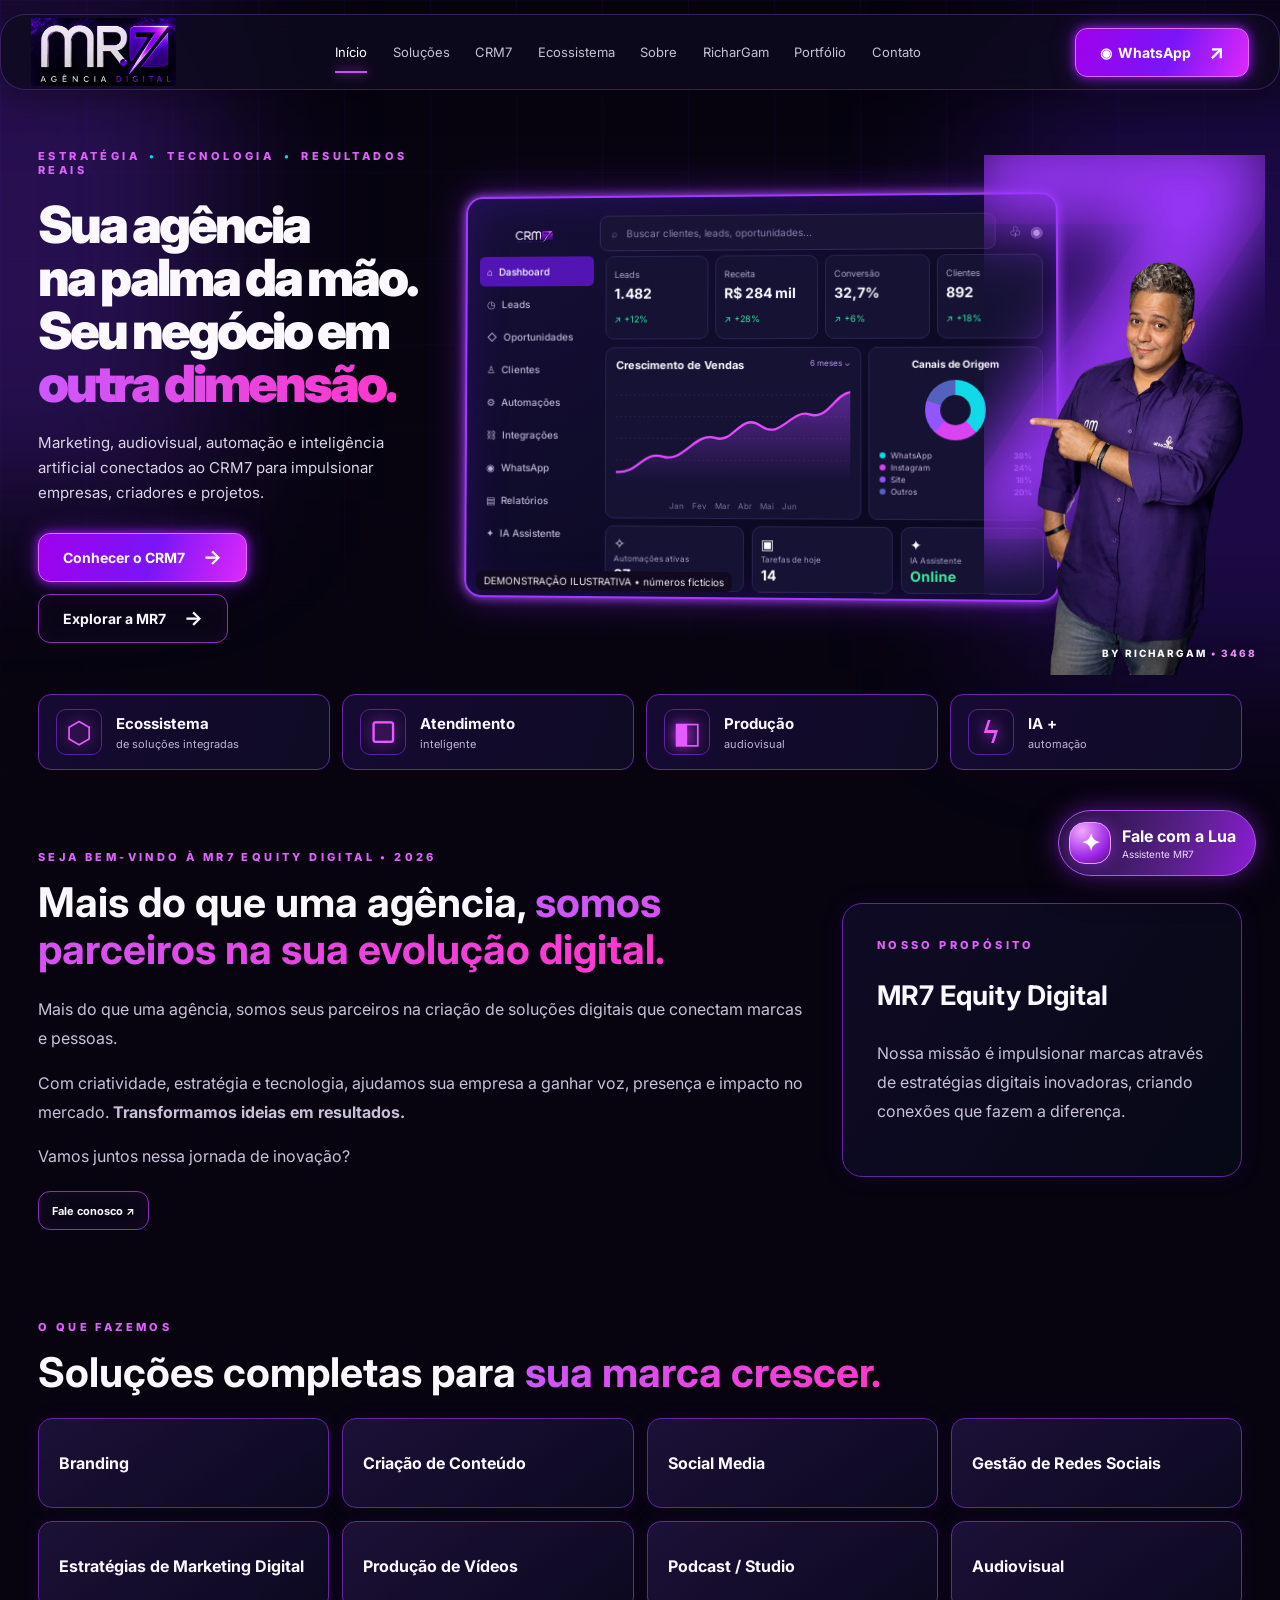
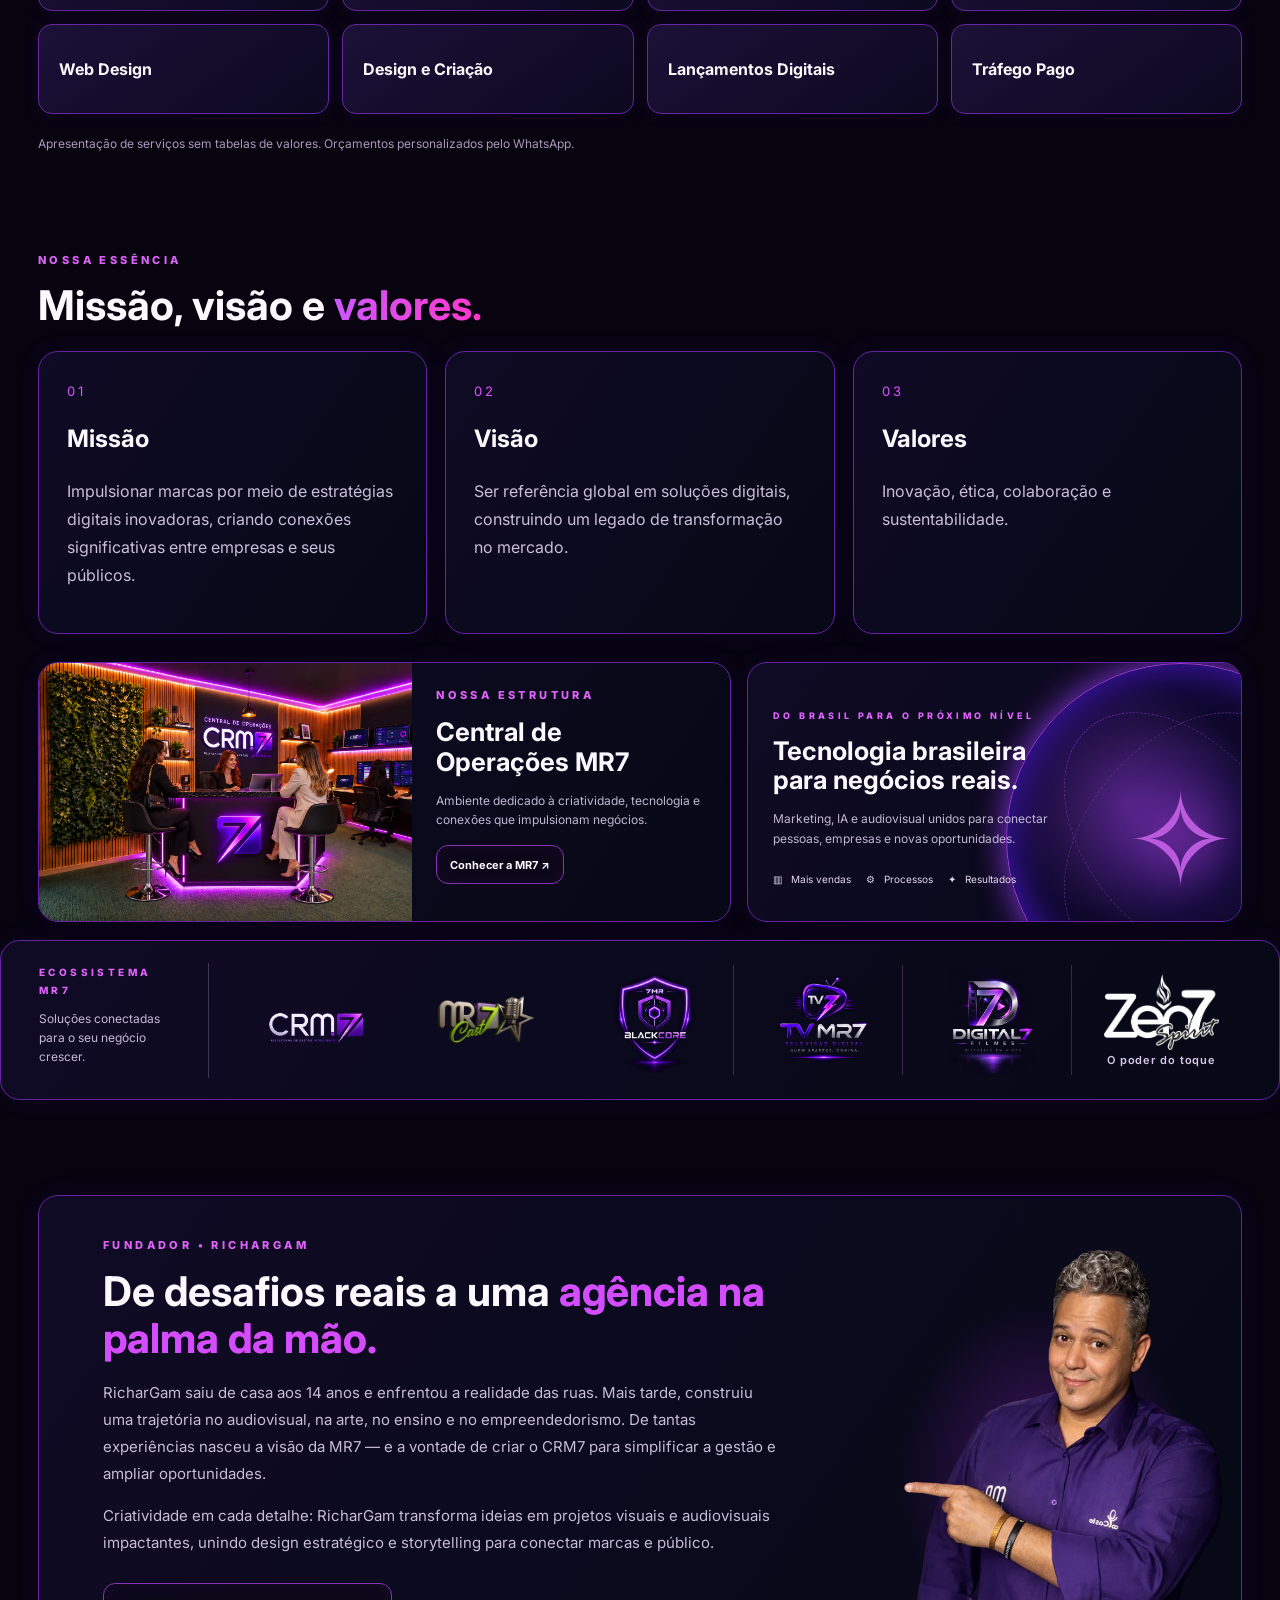
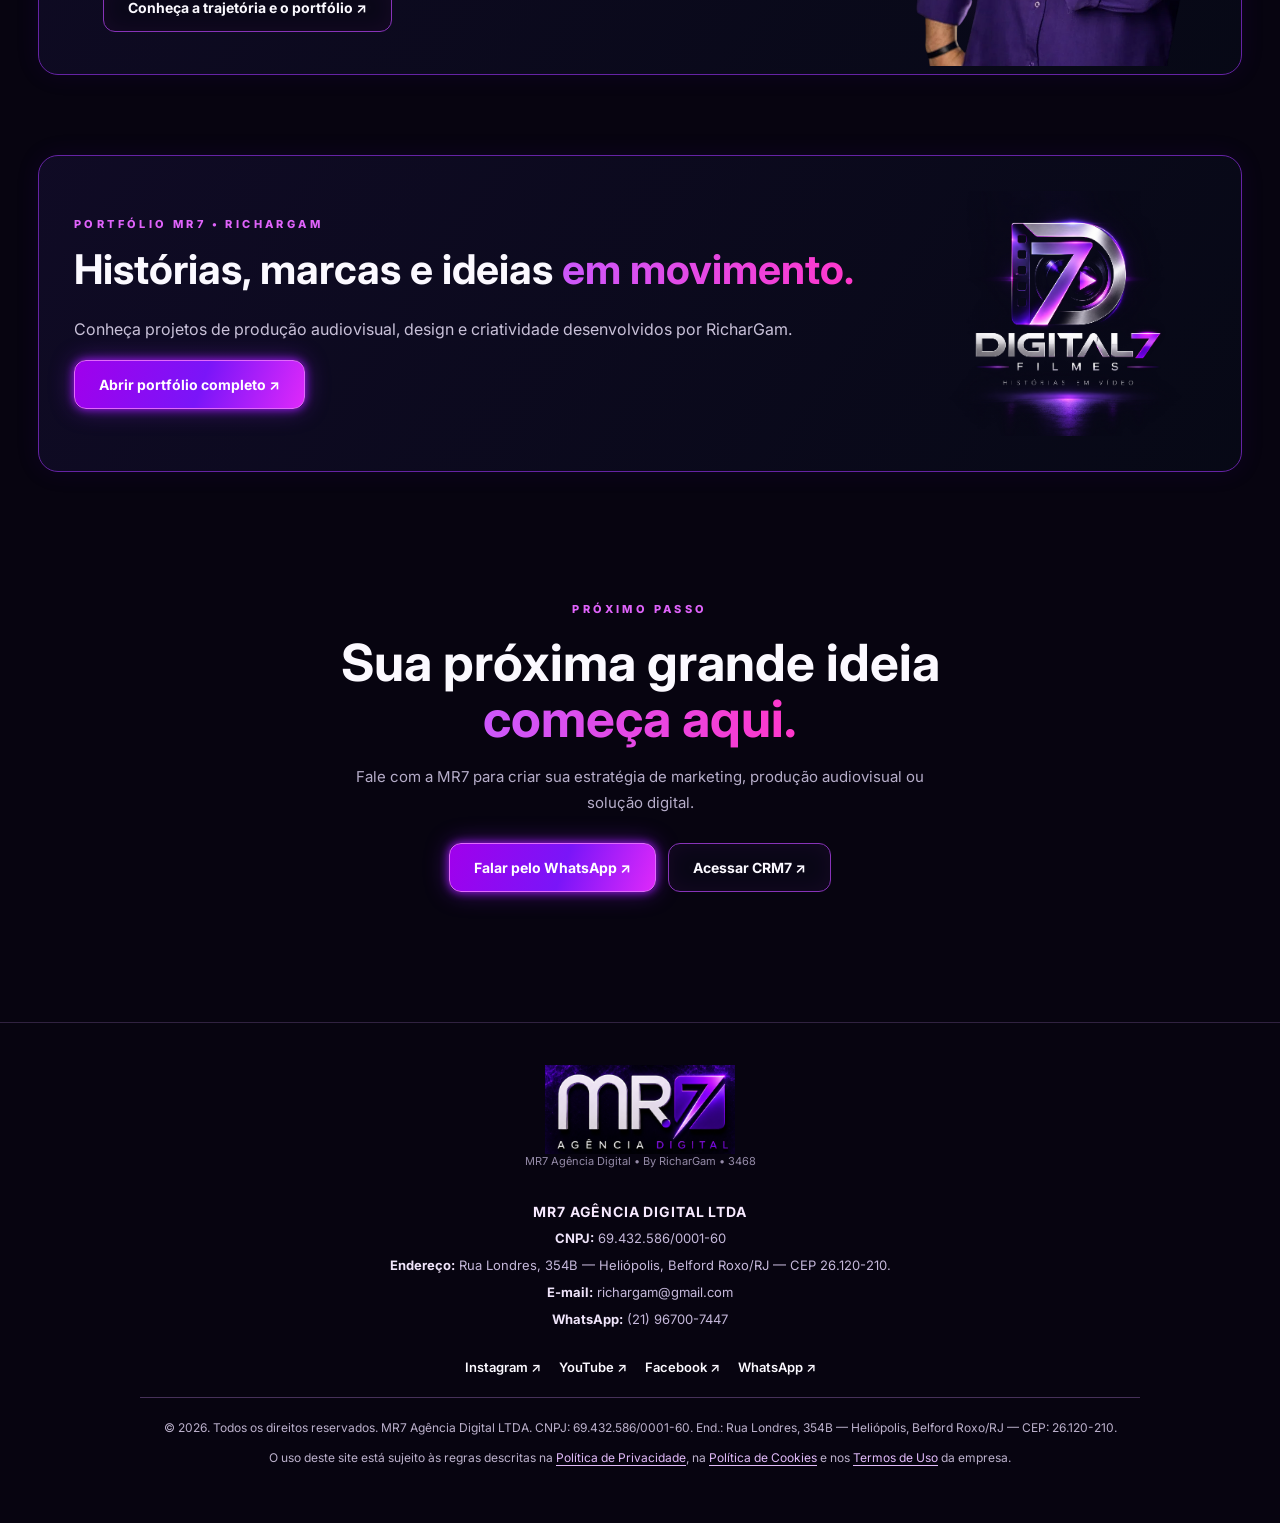
==== commit 9a15ed67: "fix(mr7): recuperar assets futuristas e corrigir atendimento e rodape" ====
--- a/index.html
+++ b/index.html
@@ -1,7 +1,7 @@
-<!doctype html><html lang="pt-BR"><head><meta charset="utf-8"><meta name="viewport" content="width=device-width,initial-scale=1"><meta name="theme-color" content="#070410"><meta name="description" content="MR7 Agência Digital — marketing, audiovisual, automação e inteligência artificial conectados ao CRM7."><title>MR7 Agência Digital | Seu negócio em outra dimensão</title><link rel="preconnect" href="https://fonts.googleapis.com"><link rel="preconnect" href="https://fonts.gstatic.com" crossorigin><link href="https://fonts.googleapis.com/css2?family=Inter:wght@400;500;600;700;800;900&family=Space+Grotesk:wght@400;500;600;700&display=swap" rel="stylesheet"><link rel="stylesheet" href="styles.css"></head><body>
+<!doctype html><html lang="pt-BR"><head><meta charset="utf-8"><meta name="viewport" content="width=device-width,initial-scale=1"><meta name="theme-color" content="#070410"><meta name="description" content="MR7 Agência Digital — marketing, audiovisual, automação e inteligência artificial conectados ao CRM7."><title>MR7 Agência Digital | Seu negócio em outra dimensão</title><link rel="preconnect" href="https://fonts.googleapis.com"><link rel="preconnect" href="https://fonts.gstatic.com" crossorigin><link href="https://fonts.googleapis.com/css2?family=Inter:wght@400;500;600;700;800;900&family=Space+Grotesk:wght@400;500;600;700&display=swap" rel="stylesheet"><link rel="icon" type="image/png" href="assets/logo-mr7-oficial.png"><link rel="stylesheet" href="styles.css"></head><body>
 <div class="ambient ambient-one"></div><div class="ambient ambient-two"></div><div class="gridbg"></div>
 <header class="topbar" id="inicio"><a class="wordmark" href="#inicio" aria-label="MR7 início"><img src="assets/logo-mr7-oficial.png" alt="MR7 Agência Digital — logo oficial" class="official-logo official-logo-header"></a><button class="menu-toggle" aria-label="Abrir menu" aria-expanded="false">☰</button><nav class="nav" aria-label="Menu principal"><a class="active" href="#inicio">Início</a><a href="#solucoes">Soluções</a><a href="#crm7">CRM7</a><a href="#ecossistema">Ecossistema</a><a href="#sobre">Sobre</a><a href="#historia">RicharGam</a><a href="#portfolio">Portfólio</a><a href="#contato">Contato</a></nav><a class="btn primary top-cta" href="https://wa.me/5521967007447?text=Acabei%20de%20vir%20do%20seu%20site" target="_blank" rel="noopener noreferrer">◉ &nbsp;WhatsApp <span>↗</span></a></header>
-<main><section class="hero wrap" aria-labelledby="hero-title"><div class="hero-copy"><p class="eyebrow">ESTRATÉGIA <i>•</i> TECNOLOGIA <i>•</i> RESULTADOS REAIS</p><h1 id="hero-title">Sua agência<br>na palma da mão.<br>Seu negócio em<br><em>outra dimensão.</em></h1><p class="lead">Marketing, audiovisual, automação e inteligência artificial conectados ao CRM7 para impulsionar empresas, criadores e projetos.</p><div class="hero-buttons"><a class="btn primary" href="#crm7">Conhecer o CRM7 <span>→</span></a><a class="btn outline" href="#solucoes">Explorar a MR7 <span>→</span></a></div></div><div class="hero-display"><div class="dashboard" id="crm7"><div class="dash-head"><img src="assets/crm7.webp" alt="Logo CRM7"><div class="fake-search">⌕ &nbsp; Buscar clientes, leads, oportunidades...</div><span class="dash-actions">♧ &nbsp;◉</span></div><div class="dash-content"><aside class="dash-sidebar"><b>⌂ &nbsp;Dashboard</b><span>◷ &nbsp;Leads</span><span>◇ &nbsp;Oportunidades</span><span>♙ &nbsp;Clientes</span><span>⚙ &nbsp;Automações</span><span>⛓ &nbsp;Integrações</span><span>◉ &nbsp;WhatsApp</span><span>▤ &nbsp;Relatórios</span><span>✦ &nbsp;IA Assistente</span></aside><div class="dash-main"><div class="kpis"><div><small>Leads</small><strong>1.482</strong><em>↗ +12%</em></div><div><small>Receita</small><strong>R$ 284 mil</strong><em>↗ +28%</em></div><div><small>Conversão</small><strong>32,7%</strong><em>↗ +6%</em></div><div><small>Clientes</small><strong>892</strong><em>↗ +18%</em></div></div><div class="charts"><div class="chart-panel"><div class="chart-title">Crescimento de Vendas <small>6 meses ⌄</small></div><svg viewBox="0 0 410 170" role="img" aria-label="Gráfico de exemplo mostrando crescimento"><defs><linearGradient id="chartgrad" x1="0" y1="0" x2="0" y2="1"><stop offset="0%" stop-color="#a93fff" stop-opacity=".46"/><stop offset="100%" stop-color="#a93fff" stop-opacity="0"/></linearGradient></defs><path d="M0 130H410M0 92H410M0 54H410M0 16H410" stroke="#3e2e62" stroke-width="1" stroke-dasharray="3 5"/><path d="M0 151 C40 154 48 113 83 124S140 80 174 91 219 45 254 70 307 40 339 50 381 16 410 11 V170H0Z" fill="url(#chartgrad)"/><path d="M0 151 C40 154 48 113 83 124S140 80 174 91 219 45 254 70 307 40 339 50 381 16 410 11" fill="none" stroke="#e44cff" stroke-width="4" stroke-linecap="round"/></svg><div class="months">Jan&nbsp;&nbsp;&nbsp; Fev&nbsp;&nbsp;&nbsp; Mar&nbsp;&nbsp;&nbsp; Abr&nbsp;&nbsp;&nbsp; Mai&nbsp;&nbsp;&nbsp; Jun</div></div><div class="chart-panel channels"><div class="chart-title">Canais de Origem</div><div class="donut"></div><p><i class="cyan"></i>WhatsApp <b>38%</b></p><p><i class="pink"></i>Instagram <b>24%</b></p><p><i class="purple"></i>Site <b>18%</b></p><p><i class="indigo"></i>Outros <b>20%</b></p></div></div><div class="bottom-kpis"><div>✧ <small>Automações ativas</small><b>27</b></div><div>▣ <small>Tarefas de hoje</small><b>14</b></div><div>✦ <small>IA Assistente</small><b class="online">Online</b></div></div></div></div><span class="demo-note">Painel conceitual • dados ilustrativos</span></div><div class="founder"><div class="seven">7</div><img src="assets/fundador.webp" alt="RicharGam, fundador da MR7, apontando para o painel CRM7"><div class="founder-tag">BY RICHARGAM <span>• 3468</span></div></div></div></section>
+<main><section class="hero wrap" aria-labelledby="hero-title"><div class="hero-copy"><p class="eyebrow">ESTRATÉGIA <i>•</i> TECNOLOGIA <i>•</i> RESULTADOS REAIS</p><h1 id="hero-title">Sua agência<br>na palma da mão.<br>Seu negócio em<br><em>outra dimensão.</em></h1><p class="lead">Marketing, audiovisual, automação e inteligência artificial conectados ao CRM7 para impulsionar empresas, criadores e projetos.</p><div class="hero-buttons"><a class="btn primary" href="#crm7">Conhecer o CRM7 <span>→</span></a><a class="btn outline" href="#solucoes">Explorar a MR7 <span>→</span></a></div></div><div class="hero-display"><div class="dashboard" id="crm7"><div class="dash-head"><img src="assets/crm7.webp" alt="Logo CRM7"><div class="fake-search">⌕ &nbsp; Buscar clientes, leads, oportunidades...</div><span class="dash-actions">♧ &nbsp;◉</span></div><div class="dash-content"><aside class="dash-sidebar"><b>⌂ &nbsp;Dashboard</b><span>◷ &nbsp;Leads</span><span>◇ &nbsp;Oportunidades</span><span>♙ &nbsp;Clientes</span><span>⚙ &nbsp;Automações</span><span>⛓ &nbsp;Integrações</span><span>◉ &nbsp;WhatsApp</span><span>▤ &nbsp;Relatórios</span><span>✦ &nbsp;IA Assistente</span></aside><div class="dash-main"><div class="kpis"><div><small>Leads</small><strong>1.482</strong><em>↗ +12%</em></div><div><small>Receita</small><strong>R$ 284 mil</strong><em>↗ +28%</em></div><div><small>Conversão</small><strong>32,7%</strong><em>↗ +6%</em></div><div><small>Clientes</small><strong>892</strong><em>↗ +18%</em></div></div><div class="charts"><div class="chart-panel"><div class="chart-title">Crescimento de Vendas <small>6 meses ⌄</small></div><svg viewBox="0 0 410 170" role="img" aria-label="Gráfico de exemplo mostrando crescimento"><defs><linearGradient id="chartgrad" x1="0" y1="0" x2="0" y2="1"><stop offset="0%" stop-color="#a93fff" stop-opacity=".46"/><stop offset="100%" stop-color="#a93fff" stop-opacity="0"/></linearGradient></defs><path d="M0 130H410M0 92H410M0 54H410M0 16H410" stroke="#3e2e62" stroke-width="1" stroke-dasharray="3 5"/><path d="M0 151 C40 154 48 113 83 124S140 80 174 91 219 45 254 70 307 40 339 50 381 16 410 11 V170H0Z" fill="url(#chartgrad)"/><path d="M0 151 C40 154 48 113 83 124S140 80 174 91 219 45 254 70 307 40 339 50 381 16 410 11" fill="none" stroke="#e44cff" stroke-width="4" stroke-linecap="round"/></svg><div class="months">Jan&nbsp;&nbsp;&nbsp; Fev&nbsp;&nbsp;&nbsp; Mar&nbsp;&nbsp;&nbsp; Abr&nbsp;&nbsp;&nbsp; Mai&nbsp;&nbsp;&nbsp; Jun</div></div><div class="chart-panel channels"><div class="chart-title">Canais de Origem</div><div class="donut"></div><p><i class="cyan"></i>WhatsApp <b>38%</b></p><p><i class="pink"></i>Instagram <b>24%</b></p><p><i class="purple"></i>Site <b>18%</b></p><p><i class="indigo"></i>Outros <b>20%</b></p></div></div><div class="bottom-kpis"><div>✧ <small>Automações ativas</small><b>27</b></div><div>▣ <small>Tarefas de hoje</small><b>14</b></div><div>✦ <small>IA Assistente</small><b class="online">Online</b></div></div></div></div><span class="demo-note">DEMONSTRAÇÃO ILUSTRATIVA • números fictícios</span></div><div class="founder"><div class="seven">7</div><img src="assets/fundador.webp" alt="RicharGam, fundador da MR7, apontando para o painel CRM7"><div class="founder-tag">BY RICHARGAM <span>• 3468</span></div></div></div></section>
 <section class="features wrap" id="destaques" aria-label="Soluções MR7"><div class="feature"><span>⬡</span><div><b>Ecossistema</b><small>de soluções integradas</small></div></div><div class="feature"><span>▢</span><div><b>Atendimento</b><small>inteligente</small></div></div><div class="feature"><span>◧</span><div><b>Produção</b><small>audiovisual</small></div></div><div class="feature"><span>ϟ</span><div><b>IA +</b><small>automação</small></div></div></section>
 <section class="about wrap" id="sobre"><div class="about-intro"><p class="eyebrow">SEJA BEM-VINDO À MR7 EQUITY DIGITAL • 2026</p><h2>Mais do que uma agência, <em>somos parceiros na sua evolução digital.</em></h2><p>Mais do que uma agência, somos seus parceiros na criação de soluções digitais que conectam marcas e pessoas.</p><p>Com criatividade, estratégia e tecnologia, ajudamos sua empresa a ganhar voz, presença e impacto no mercado. <strong>Transformamos ideias em resultados.</strong></p><p>Vamos juntos nessa jornada de inovação?</p><a class="btn outline small" href="#contato">Fale conosco ↗</a></div><div class="about-statement glass"><p class="eyebrow">NOSSO PROPÓSITO</p><h3>MR7 Equity Digital</h3><p>Nossa missão é impulsionar marcas através de estratégias digitais inovadoras, criando conexões que fazem a diferença.</p></div></section>
 <section class="services wrap" id="solucoes"><p class="eyebrow">O QUE FAZEMOS</p><h2>Soluções completas para <em>sua marca crescer.</em></h2><div class="services-grid"><article>Branding</article><article>Criação de Conteúdo</article><article>Social Media</article><article>Gestão de Redes Sociais</article><article>Estratégias de Marketing Digital</article><article>Produção de Vídeos</article><article>Podcast / Studio</article><article>Audiovisual</article><article>Web Design</article><article>Design e Criação</article><article>Lançamentos Digitais</article><article>Tráfego Pago</article></div><p class="services-note">Apresentação de serviços sem tabelas de valores. Orçamentos personalizados pelo WhatsApp.</p></section>
@@ -15,7 +15,7 @@
 <div class="brand-item"><img src="assets/digital7-transparente.png" loading="lazy" alt="Digital7 Filmes"></div>
 <div class="brand-item brand-zen"><img src="assets/zen7-oficial.png" loading="lazy" alt="Zen7 Spirit"><strong>O poder do toque</strong></div>
 </div></section>
-<section class="history wrap" id="historia"><div class="history-inner glass"><div><p class="eyebrow">FUNDADOR • RICHARGAM</p><h2>De desafios reais a uma <em>agência na palma da mão.</em></h2><p>RicharGam saiu de casa aos 14 anos e enfrentou a realidade das ruas. Mais tarde, construiu uma trajetória no audiovisual, na arte, no ensino e no empreendedorismo. De tantas experiências nasceu a visão da MR7 — e a vontade de criar o CRM7 para simplificar a gestão e ampliar oportunidades.</p><p>Criatividade em cada detalhe: RicharGam transforma ideias em projetos visuais e audiovisuais impactantes, unindo design estratégico e storytelling para conectar marcas e público. A apresentação da equipe destaca exclusivamente o fundador.</p><a class="btn outline" href="https://richargam-portfolio.arichargam.chatgpt.site/" target="_blank" rel="noopener noreferrer">Conheça a trajetória e o portfólio ↗</a></div><div class="history-photo"><img src="assets/fundador.webp" loading="lazy" alt="RicharGam — fundador da MR7"></div></div></section>
+<section class="history wrap" id="historia"><div class="history-inner glass"><div><p class="eyebrow">FUNDADOR • RICHARGAM</p><h2>De desafios reais a uma <em>agência na palma da mão.</em></h2><p>RicharGam saiu de casa aos 14 anos e enfrentou a realidade das ruas. Mais tarde, construiu uma trajetória no audiovisual, na arte, no ensino e no empreendedorismo. De tantas experiências nasceu a visão da MR7 — e a vontade de criar o CRM7 para simplificar a gestão e ampliar oportunidades.</p><p>Criatividade em cada detalhe: RicharGam transforma ideias em projetos visuais e audiovisuais impactantes, unindo design estratégico e storytelling para conectar marcas e público. </p><a class="btn outline" href="https://richargam-portfolio.arichargam.chatgpt.site/" target="_blank" rel="noopener noreferrer">Conheça a trajetória e o portfólio ↗</a></div><div class="history-photo"><img src="assets/fundador.webp" loading="lazy" alt="RicharGam — fundador da MR7"></div></div></section>
 <section class="portfolio wrap" id="portfolio"><div class="glass portfolio-panel"><div><p class="eyebrow">PORTFÓLIO MR7 • RICHARGAM</p><h2>Histórias, marcas e ideias <em>em movimento.</em></h2><p>Conheça projetos de produção audiovisual, design e criatividade desenvolvidos por RicharGam.</p><a class="btn primary" href="https://richargam-portfolio.arichargam.chatgpt.site/" target="_blank" rel="noopener noreferrer">Abrir portfólio completo ↗</a></div><img src="assets/digital7-transparente.png" loading="lazy" alt="Digital7 Filmes"></div></section>
 <section class="contact wrap" id="contato"><p class="eyebrow">PRÓXIMO PASSO</p><h2>Sua próxima grande ideia<br><em>começa aqui.</em></h2><p>Fale com a MR7 para criar sua estratégia de marketing, produção audiovisual ou solução digital.</p><div class="contact-actions"><a class="btn primary" href="https://wa.me/5521967007447?text=Acabei%20de%20vir%20do%20seu%20site" target="_blank" rel="noopener noreferrer">Falar pelo WhatsApp ↗</a><a class="btn outline" href="https://crm.grupomr7.com.br/" target="_blank" rel="noopener">Acessar CRM7 ↗</a></div></section></main>
 <footer class="wrap footer footer-v4" aria-label="Informações institucionais e legais da MR7">
@@ -27,17 +27,17 @@
 <!-- MR7 Assistente: atendimento e pré-orçamento -->
 <button class="mr7-chat-launcher" id="mr7-chat-launcher" type="button" aria-label="Conversar com Lua" aria-expanded="false" aria-controls="mr7-chat-panel"><span class="lua-orb">✦</span><span><b>Fale com a Lua</b><small>Assistente MR7</small></span></button>
 <section class="mr7-chat-panel lua-panel" id="mr7-chat-panel" role="dialog" aria-modal="false" aria-label="Lua — assistente da MR7" hidden>
- <div class="mr7-chat-head lua-head"><div><span class="mr7-chat-avatar lua-avatar">☾</span><span><b>Lua <span class="lua-accent">MR7</span></b><small><i class="lua-status-dot"></i> Assistente digital • MR7</small></span></div><div class="lua-head-actions"><button id="lua-sound-toggle" type="button" aria-label="Ativar leitura automática" title="Ativar/desativar voz automática">♫</button><button id="mr7-chat-close" type="button" aria-label="Fechar conversa">✕</button></div></div>
+ <div class="mr7-chat-head lua-head"><div><span class="mr7-chat-avatar lua-avatar">☾</span><span><b>Lua <span class="lua-accent">MR7</span></b><small><i class="lua-status-dot"></i> Conexão com CRM7 pendente</small></span></div><div class="lua-head-actions"><button id="lua-sound-toggle" type="button" aria-label="Ativar leitura automática" title="Ativar/desativar voz automática">♫</button><button id="mr7-chat-close" type="button" aria-label="Fechar conversa">✕</button></div></div>
  <div class="lua-intro"><span>CONEXÃO MR7</span><strong>Seu projeto merece ir além.</strong><small>Tecnologia, criatividade e atendimento humano no mesmo lugar.</small></div>
- <div class="mr7-chat-stream" id="mr7-chat-stream" role="log" aria-live="polite" aria-relevant="additions text"><div class="mr7-bubble bot">Olá! Eu sou a Lua, assistente digital da MR7. 💜 Posso apresentar o CRM7, explicar como funciona nosso estúdio de podcast, falar sobre audiovisual e ajudar a organizar seu projeto. Por onde começamos?</div></div>
+ <div class="mr7-chat-stream" id="mr7-chat-stream" role="log" aria-live="polite" aria-relevant="additions text"><div class="mr7-bubble bot">Olá! Este é o espaço da Lua MR7. A conexão segura com a IA e a voz do CRM7 está em preparação. Enquanto isso, você pode acessar os briefings públicos verificados de podcast e branding ou conversar com a equipe pelo WhatsApp.</div></div>
  <div class="mr7-quick" id="mr7-chat-quick"><button type="button" data-msg="Quero conhecer o CRM7">✧ CRM7</button><button type="button" data-msg="Como funciona a gravação de podcast no estúdio?">◉ Estúdio podcast</button><button type="button" data-msg="Quais serviços a MR7 oferece?">▣ Serviços</button><button type="button" data-msg="Quero solicitar orçamento">↗ Orçamento</button></div>
  <form class="mr7-chat-form lua-compose" id="mr7-chat-form"><button class="lua-mic" id="lua-mic" type="button" title="Falar por microfone" aria-label="Ditar mensagem">🎙</button><label class="sr-only" for="mr7-chat-input">Sua mensagem</label><input id="mr7-chat-input" name="message" maxlength="1500" placeholder="Pergunte à Lua..." autocomplete="off" required><button class="lua-send" type="submit" aria-label="Enviar mensagem">➤</button></form>
  <div class="mr7-chat-actions lua-actions"><button type="button" id="mr7-quote-toggle">✦ Briefings oficiais</button><button type="button" id="lua-read-last" title="Ouvir última resposta">▶ Ouvir</button><button type="button" id="lua-pause" title="Pausar ou continuar a voz" disabled>⏸ Pausar</button><button type="button" id="lua-stop" title="Parar a voz" disabled>■ Parar</button><span id="mr7-chat-status" role="status"></span></div>
  <div id="mr7-quote-form" class="mr7-quote-form" hidden>
   <h3>Briefings oficiais MR7</h3>
-  <p>Os formulários oficiais são gerenciados pelo CRM7. A Lua ajuda a escolher o serviço e abre a Central de Briefings — sem duplicar cadastros.</p>
-  <a class="mr7-quote-send" href="https://crm.grupomr7.com.br/briefings/mestre" target="_blank" rel="noopener noreferrer">Abrir Central de Briefings CRM7 ↗</a>
-  <small>Se a Central solicitar login, peça à equipe MR7 um link de briefing para cliente.</small>
+  <p>Os formulários oficiais são gerenciados pelo CRM7. Use o link do serviço desejado para preencher diretamente no CRM7.</p>
+  <a class="mr7-quote-send" href="https://crm.grupomr7.com.br/b/mr7cast" target="_blank" rel="noopener noreferrer">Briefing de podcast ↗</a><a class="mr7-quote-send" href="https://crm.grupomr7.com.br/b/branding" target="_blank" rel="noopener noreferrer">Briefing de branding ↗</a><a class="mr7-quote-send" href="https://wa.me/5521967007447" target="_blank" rel="noopener noreferrer">Solicitar briefing de outro serviço ↗</a>
+  <small>Links públicos verificados. Outros serviços: solicite seu link à equipe MR7.</small>
 </div>
 </section>
 <script src="chat-config.js"></script><script src="chat-widget.js"></script>
--- a/styles.css
+++ b/styles.css
@@ -0,0 +1,91 @@
+:root{--bg:#070410;--purple:#a238f5;--pink:#ed39f4;--cyan:#07dbea;--text:#fbf9ff;--muted:#aaa3bd;--line:rgba(179,89,255,.27)}*{box-sizing:border-box}html{scroll-behavior:smooth}body{margin:0;background:var(--bg);color:var(--text);font-family:Inter,Arial,sans-serif;overflow-x:hidden}a{color:inherit;text-decoration:none}button{font:inherit}.wrap{max-width:1640px;margin:0 auto;padding-left:38px;padding-right:38px}.ambient{position:absolute;pointer-events:none;filter:blur(80px);z-index:-1}.ambient-one{width:600px;height:500px;top:0;left:-390px;background:rgba(127,48,253,.27)}.ambient-two{width:650px;height:600px;top:70px;right:-370px;background:rgba(102,32,255,.23)}.gridbg{position:absolute;top:0;left:0;right:0;height:1030px;pointer-events:none;z-index:-1;opacity:.35;background-image:linear-gradient(to right,rgba(124,50,254,.16) 1px,transparent 1px),linear-gradient(to bottom,rgba(124,50,254,.12) 1px,transparent 1px);background-size:86px 86px;mask-image:linear-gradient(#000,transparent)}.topbar{max-width:1600px;height:76px;margin:14px auto 26px;padding:0 30px;border:1px solid var(--line);background:rgba(14,10,30,.8);border-radius:25px;display:flex;align-items:center;justify-content:space-between;gap:22px;backdrop-filter:blur(20px);box-shadow:0 8px 35px #0005}.wordmark{display:flex;align-items:center;gap:14px;white-space:nowrap}.wordmark b{font-family:'Space Grotesk',sans-serif;font-size:37px;letter-spacing:-4px;line-height:1}.wordmark b span,.footer-logo span{color:#ba48fe;text-shadow:0 0 18px #9e1dff}.wordmark small{font-size:9px;letter-spacing:3px;font-weight:800}.nav{display:flex;align-items:center;gap:clamp(12px,2vw,35px)}.nav a{font-size:13px;color:#c7c0d3;transition:color .2s}.nav a:hover,.nav a.active{color:white}.nav a.active{position:relative}.nav a.active:after{content:'';position:absolute;left:0;right:0;bottom:-13px;height:2px;background:#d249ff;box-shadow:0 0 12px #d249ff}.btn{display:inline-flex;align-items:center;justify-content:center;gap:18px;border-radius:12px;min-height:49px;padding:0 24px;font-size:14px;font-weight:700;white-space:nowrap;transition:transform .2s,box-shadow .2s}.btn:hover{transform:translateY(-3px)}.btn span{font-size:20px}.primary{background:linear-gradient(110deg,#a000ec,#7a15f8 55%,#de29fa);border:1px solid #e06afa;color:white;box-shadow:0 0 10px #a217f9,0 0 25px #9226fc66}.primary:hover{box-shadow:0 0 25px #b821ff}.outline{background:rgba(11,8,25,.83);border:1px solid #8733b8;box-shadow:inset 0 0 20px #5a147126}.outline:hover{border-color:#ce64ff}.menu-toggle{display:none}.hero{display:grid;grid-template-columns:minmax(390px,.85fr) minmax(680px,1.65fr);align-items:center;min-height:510px;gap:20px;padding-top:20px}.hero-copy{z-index:3}.eyebrow{color:#df63fa;font-weight:800;font-size:11px;letter-spacing:3.4px}.eyebrow i{font-style:normal;padding:0 4px;color:var(--cyan)}h1,h2,p{margin-top:0}h1{font-size:clamp(41px,4vw,67px);line-height:1.035;letter-spacing:-3px;font-weight:900;margin:21px 0}h1 em,h2 em{font-style:normal;background:linear-gradient(90deg,#cc58fb,#ff37cb);background-clip:text;-webkit-background-clip:text;color:transparent}.lead{font-size:15px;line-height:1.65;color:#dad5e7;max-width:550px;margin-bottom:27px}.hero-buttons{display:flex;gap:12px;flex-wrap:wrap}.hero-display{position:relative;height:520px;display:flex;align-items:center;min-width:0}.dashboard{position:relative;width:76%;height:405px;z-index:1;transform:perspective(1200px) rotateY(-3deg) rotateX(1deg);background:linear-gradient(145deg,#171039,#0b0922 70%);border-radius:17px;padding:13px;border:2px solid #a13aff;box-shadow:0 0 11px #b34aff,0 0 38px #8b20ff69,inset 0 0 40px #5c13da44}.dash-head{height:46px;display:flex;align-items:center;gap:13px}.dash-head img{width:109px;height:42px;object-fit:contain}.fake-search{border:1px solid #352657;background:#191336;border-radius:8px;color:#8d80ad;font-size:10px;padding:11px;flex:1;white-space:nowrap;overflow:hidden}.dash-actions{font-size:14px;color:#d0c5de}.dash-content{display:flex;gap:12px;height:calc(100% - 51px)}.dash-sidebar{width:116px;display:flex;flex-direction:column;gap:3px;flex-shrink:0}.dash-sidebar span,.dash-sidebar b{font-size:10px;padding:9px 7px;border-radius:5px;color:#b8b2d0;font-weight:500}.dash-sidebar b{background:#5215b3;color:white}.dash-main{flex:1;min-width:0}.kpis{display:grid;grid-template-columns:repeat(4,1fr);gap:7px}.kpis>div,.chart-panel,.bottom-kpis>div{background:#151234;border:1px solid #2c2152;border-radius:9px;padding:12px 8px}.kpis small{color:#a8a5c4;font-size:9px;display:block}.kpis strong{font-size:14px;white-space:nowrap;display:block;margin:5px 0}.kpis em{font-size:9px;font-style:normal;color:#38e6a2}.charts{display:grid;grid-template-columns:1.5fr 1fr;gap:7px;margin-top:8px}.chart-panel{height:172px;padding:10px}.chart-title{font-size:11px;font-weight:700;display:flex;justify-content:space-between}.chart-title small{font-weight:400;font-size:8px;color:#c298ea}.chart-panel svg{width:100%;height:125px}.months{text-align:center;color:#777297;font-size:8px}.channels{display:flex;align-items:center;flex-direction:column;justify-content:flex-start;gap:2px}.channels .chart-title{font-size:10px}.donut{width:60px;height:60px;border-radius:50%;background:conic-gradient(#11d9e8 0 38%,#db42f2 38% 62%,#9255ff 62% 80%,#5363bd 80% 100%);position:relative;margin:8px 0}.donut:after{content:'';position:absolute;inset:15px;background:#151234;border-radius:50%}.channels p{width:100%;font-size:8px;margin:0;color:#c7bbdb}.channels b{float:right}.channels i{display:inline-block;width:6px;height:6px;border-radius:50%;background:var(--cyan);margin-right:5px}.channels .pink{background:#db42f2}.channels .purple{background:#9255ff}.channels .indigo{background:#5363bd}.bottom-kpis{display:grid;grid-template-columns:repeat(3,1fr);gap:8px;margin-top:7px}.bottom-kpis>div{font-size:14px;padding:8px}.bottom-kpis small{display:block;font-size:8px;color:#aaa0c7;margin:2px 0}.bottom-kpis b{font-size:14px}.bottom-kpis .online{color:#39ed9b}.demo-note{position:absolute;bottom:-26px;left:0;font-size:10px;color:#8c7aa8}.founder{width:36%;height:520px;position:absolute;right:-3%;bottom:-19px;z-index:2;overflow:hidden;display:flex;justify-content:center;align-items:flex-end}.founder>img{position:relative;z-index:2;height:96%;width:100%;object-fit:contain;object-position:bottom}.seven{position:absolute;right:4%;top:-100px;font-size:560px;font-weight:900;color:#b127ff1c;line-height:1;text-shadow:0 0 70px #963afa;transform:skew(-9deg)}.founder-tag{position:absolute;right:3%;bottom:16px;z-index:3;font-size:10px;font-weight:800;letter-spacing:2px;text-shadow:0 2px 15px #000}.founder-tag span{color:#ec8aff}.features{display:grid;grid-template-columns:repeat(4,1fr);gap:12px;margin-top:38px}.feature{border:1px solid #6925aa;border-radius:13px;background:linear-gradient(110deg,#160a33,#0e0b23);padding:14px 17px;display:flex;gap:14px;align-items:center}.feature>span{display:grid;place-items:center;color:#e55bff;font-size:30px;width:46px;height:46px;min-width:46px;border:1px solid #5b22a3;border-radius:10px;text-shadow:0 0 14px #d636ff}.feature b,.feature small{display:block}.feature b{font-size:15px}.feature small{font-size:11px;color:#beb4d3;margin-top:4px}.glass{background:linear-gradient(125deg,#100b26f2,#070916f2);border:1px solid #6523a4;border-radius:20px;overflow:hidden;box-shadow:0 0 25px #5412b31b}.editorial{display:grid;grid-template-columns:1.4fr 1fr;gap:16px;margin-top:18px}.office{display:flex;min-height:260px}.office>img{width:54%;object-fit:cover;object-position:center}.office>div{padding:25px 24px}.editorial h2{font-size:clamp(19px,2vw,29px);line-height:1.14;margin:15px 0}.editorial p:not(.eyebrow){font-size:12px;line-height:1.6;color:#c0b8d2}.small{font-size:11px;min-height:39px;padding:0 13px;margin-top:4px}.brazil{padding:25px 25px 15px;display:flex;align-items:center;position:relative}.brazil>div:first-child{z-index:1;max-width:66%}.brazil .eyebrow{font-size:9px}.orb{position:absolute!important;right:-115px;top:0;width:350px;height:350px;border-radius:50%;background:radial-gradient(circle at 35% 40%,#b54cff70,transparent 40%),radial-gradient(circle at center,#25115e 10%,#030512 63%);border:1px solid #b645ff;box-shadow:0 0 35px #9b3bff,inset 0 0 60px #5c1cfa;display:grid;place-items:center;opacity:.87}.orb:before,.orb:after{content:'';position:absolute;inset:30px;border:1px dashed #b54cff88;border-radius:50%;transform:rotate(40deg) scaleX(.65)}.orb:after{transform:rotate(-40deg) scaleX(.65)}.orb span{font-size:130px;color:#d567fa;text-shadow:0 0 45px #e24fff}.mini-values{display:flex;gap:15px;margin-top:25px;font-size:10px;color:#e2d8ef}.ecosystem{display:flex;align-items:center;gap:28px;margin-top:18px;min-height:160px;padding-top:12px;padding-bottom:12px}.ecosystem-intro{width:170px;flex-shrink:0;border-right:1px solid #423158;padding-right:20px}.ecosystem-intro .eyebrow{font-size:10px;line-height:1.8}.ecosystem-intro p:last-child{font-size:12px;color:#c4b9d7;line-height:1.6}.brands{display:grid;grid-template-columns:repeat(6,1fr);align-items:center;gap:10px;flex:1}.brands>div{height:110px;border-right:1px solid #342845;display:flex;align-items:center;justify-content:center}.brands>div:last-child{border:0}.brands img{max-width:100%;max-height:108px;object-fit:contain}.textbrand{flex-direction:column;gap:5px;font-size:34px;color:#e4c5ff}.textbrand strong{font-size:13px;color:white;text-align:center}.textbrand small{font-size:7px;letter-spacing:1px;text-align:center;color:#e06aff}.textbrand.gold,.textbrand.gold strong{color:#efc55e}.textbrand.gold small{color:#dfb75a}.contact{text-align:center;padding-top:120px;padding-bottom:130px}.contact h2{font-size:clamp(32px,4vw,58px);line-height:1.1;margin:18px 0}.contact>p:not(.eyebrow){color:#b6adc9;font-size:15px;max-width:600px;margin:0 auto 28px;line-height:1.7}.contact-actions{display:flex;justify-content:center;gap:12px}.footer{border-top:1px solid #302240;padding-top:35px;padding-bottom:34px;display:flex;align-items:center;justify-content:space-between;gap:15px;flex-wrap:wrap}.footer-logo{font-size:28px;font-weight:900;letter-spacing:-3px}.footer p,.footer small{font-size:11px;color:#958ba8}.legal{display:flex;gap:18px;font-size:12px;color:#b1a6c7}.legal a:hover{color:#e8a5ff}
+@media(max-width:1200px){.topbar{margin:12px 14px;padding:0 16px}.top-cta{display:none}.hero{grid-template-columns:1fr;min-height:unset}.hero-copy{max-width:760px}.hero-display{width:100%;max-width:930px;margin:auto}.founder{right:0}.dashboard{width:78%}.editorial{grid-template-columns:1fr}.ecosystem{flex-direction:column;align-items:stretch}.ecosystem-intro{width:auto;border-right:0;border-bottom:1px solid #423158}.brands{width:100%}}@media(max-width:700px){.wrap{padding-left:18px;padding-right:18px}.topbar{height:66px;margin:8px 10px 30px}.wordmark b{font-size:30px}.wordmark small{font-size:7px;letter-spacing:1.5px}.menu-toggle{display:block;border:1px solid #6e3998;border-radius:9px;background:#16092d;color:white;font-size:23px;line-height:1;padding:8px 12px}.nav{display:none;position:absolute;top:64px;left:0;right:0;background:#10091feF;padding:20px;border:1px solid #793db7;border-radius:14px;z-index:10;flex-direction:column;align-items:stretch;box-shadow:0 15px 30px #0009}.nav.open{display:flex}.nav a{font-size:16px;padding:6px}.nav a.active:after{display:none}.hero{padding-top:0;gap:2px}.eyebrow{font-size:9px;letter-spacing:1.8px}h1{font-size:clamp(35px,9vw,54px);letter-spacing:-1.9px}.lead{font-size:14px}.hero-buttons .btn{flex:1;padding:0 13px;font-size:12px;gap:5px}.hero-display{height:340px;overflow:hidden}.dashboard{width:88%;height:290px;transform:scale(.84);transform-origin:left center;margin-left:0;padding:9px}.dash-head{height:34px}.dash-head img{width:70px;height:29px}.fake-search{font-size:6px;padding:7px}.dash-content{height:calc(100% - 35px);gap:4px}.dash-sidebar{width:75px}.dash-sidebar span,.dash-sidebar b{font-size:6px;padding:6px 3px}.kpis{gap:3px}.kpis>div,.chart-panel,.bottom-kpis>div{padding:5px 4px}.kpis strong{font-size:9px}.kpis small,.kpis em{font-size:6px}.charts{gap:4px;margin-top:5px}.chart-panel{height:132px}.chart-title{font-size:7px}.chart-panel svg{height:92px}.donut{width:43px;height:43px}.donut:after{inset:12px}.channels p{font-size:6px}.bottom-kpis{gap:4px;margin-top:5px}.bottom-kpis small{font-size:6px}.bottom-kpis b{font-size:9px}.demo-note{display:none}.founder{height:335px;width:44%;right:-7%;bottom:-3px}.founder>img{height:90%}.seven{font-size:330px;top:-32px}.founder-tag{font-size:6px;right:16%;bottom:1px}.features{grid-template-columns:repeat(2,1fr);gap:8px;margin-top:10px}.feature{padding:9px;gap:8px}.feature>span{font-size:20px;width:34px;height:34px;min-width:34px}.feature b{font-size:11px}.feature small{font-size:9px}.office{flex-direction:column}.office>img{width:100%;height:190px}.office>div{padding:20px}.brazil>div:first-child{max-width:85%}.orb{right:-200px;opacity:.3}.mini-values{flex-wrap:wrap}.ecosystem{margin-top:14px;padding-top:20px}.brands{grid-template-columns:repeat(3,1fr)}.brands>div{height:90px}.brands img{max-height:90px}.contact{padding-top:85px;padding-bottom:85px}.contact-actions{flex-wrap:wrap}.footer{justify-content:center;text-align:center}}
+@media(prefers-reduced-motion:reduce){html{scroll-behavior:auto}*,*:before,*:after{animation:none!important;transition:none!important}}
+
+/* V2: logos oficiais, história e contato */
+.brand-item {min-width:0;display:flex;align-items:center;justify-content:center;flex-direction:column;gap:3px;transition:filter .2s,transform .2s}
+a.brand-item:hover{filter:drop-shadow(0 0 10px #a64cfa);transform:translateY(-3px)}
+.brands .brand-item img{max-width:95%;max-height:105px;object-fit:contain}
+.brands .brand-zen img{max-height:76px}
+.brand-zen strong{font-size:11px;letter-spacing:.08em;color:#d9c7ec;text-align:center;font-weight:600}
+.history{padding-top:95px}
+.history-inner{display:grid;grid-template-columns:minmax(0,1.4fr) minmax(250px,.6fr);min-height:380px;align-items:center}
+.history-inner>div:first-child{padding:42px clamp(20px,5vw,75px)}
+.history h2{font-size:clamp(28px,3.2vw,48px);line-height:1.15;margin:16px 0}.history h2 em{color:#d44cff;font-style:normal}
+.history p:not(.eyebrow){font-size:15px;line-height:1.8;color:#c6bdd6;max-width:790px}
+.history .btn{margin-top:12px}
+.history-photo{height:380px;align-self:end;overflow:hidden;display:flex;justify-content:center;align-items:flex-end;position:relative}
+.history-photo:before{content:'';position:absolute;inset:20% 10% 0;background:radial-gradient(ellipse,#9a25d85e,transparent 66%)}
+.history-photo img{height:100%;max-width:100%;object-fit:contain;position:relative}
+.socials{display:flex;gap:14px;flex-wrap:wrap;align-items:center;font-size:12px;font-weight:600}
+.socials a:hover{color:#e783ff}
+@media(max-width:1000px){.nav{gap:12px}.nav a{font-size:11px}.brands{grid-template-columns:repeat(3,1fr)}.history-inner{grid-template-columns:1fr 250px}}
+@media(max-width:700px){.history{padding-top:65px}.history-inner{grid-template-columns:1fr}.history-inner>div:first-child{padding:24px}.history-photo{height:240px}.history p:not(.eyebrow){font-size:13px}.socials{justify-content:center}}
+
+/* V3: imagem invertida para apontar para CRM7, posicionado à esquerda */
+.founder>img{transform:scaleX(-1);transform-origin:center;}
+/* Conteúdo institucional restaurado do texto fornecido */
+.about,.services,.values,.portfolio{padding-top:80px;padding-bottom:10px}
+.about{display:grid;grid-template-columns:1.45fr .75fr;gap:30px;align-items:center}
+.about h2,.services h2,.values h2,.portfolio h2{font-size:clamp(30px,3.2vw,52px);line-height:1.15;margin:15px 0 22px}
+.about p:not(.eyebrow),.portfolio p:not(.eyebrow){font-size:16px;line-height:1.8;color:#c9c1d9}
+.about-statement{padding:34px}.about-statement h3{font-size:27px}
+.services-grid{display:grid;grid-template-columns:repeat(4,minmax(0,1fr));gap:13px}
+.services-grid article{background:linear-gradient(145deg,#1c1037,#0c0920);border:1px solid #6527a2;border-radius:14px;min-height:90px;display:flex;align-items:center;padding:20px;font-weight:700;box-shadow:0 0 18px #8b1eea18}
+.services-note{color:#a79ab9;font-size:12px;margin-top:22px}
+.values-grid{display:grid;grid-template-columns:repeat(3,minmax(0,1fr));gap:18px}
+.values-grid article{padding:28px;min-height:230px}.values-grid span{color:#db53ff;font-size:13px;letter-spacing:3px}.values-grid h3{font-size:24px}.values-grid p{color:#c9bfd9;line-height:1.75}
+.portfolio-panel{padding:35px;display:grid;grid-template-columns:1.5fr .5fr;align-items:center;gap:20px}.portfolio-panel img{width:100%;max-height:245px;object-fit:contain}
+@media(max-width:1000px){.about{grid-template-columns:1fr}.services-grid{grid-template-columns:repeat(3,1fr)}}
+@media(max-width:700px){.about,.services,.values,.portfolio{padding-top:58px}.services-grid,.values-grid{grid-template-columns:repeat(2,minmax(0,1fr))}.services-grid article{min-height:80px;padding:14px;font-size:13px}.portfolio-panel{grid-template-columns:1fr;padding:23px}.portfolio-panel img{max-height:170px}.values-grid{grid-template-columns:1fr}}
+
+/* V4 — correção da segunda foto e rodapé institucional */
+.history-photo img{transform:scaleX(-1);transform-origin:center center}
+.footer-v4{display:grid;grid-template-columns:minmax(200px,.8fr) minmax(280px,1.2fr);gap:22px 60px;align-items:start;padding-top:42px;padding-bottom:45px}
+.footer-v4 .footer-contact strong{font-size:14px;color:#f7e9ff;letter-spacing:.06em}
+.footer-v4 .footer-contact p{margin:7px 0;color:#c5b8da;font-size:13px;line-height:1.55}
+.footer-v4 .footer-contact b{color:#efe4fa}
+.footer-v4 a:hover{color:#e58eff;text-decoration:underline}
+.footer-v4 .socials{display:flex;flex-wrap:wrap;gap:18px;grid-column:1 / -1;font-size:13px}
+.footer-v4 .footer-bottom{grid-column:1 / -1;border-top:1px solid #463159;padding-top:20px;width:100%}
+.footer-v4 .footer-bottom p{margin:0 0 10px;font-size:12px;line-height:1.7;color:#bcb1cc}
+.footer-v4 .footer-bottom a{text-decoration:underline;text-underline-offset:3px;color:#e2bbfa}
+@media(max-width:700px){.footer-v4{grid-template-columns:1fr;gap:22px;text-align:left}.footer-v4 .socials,.footer-v4 .footer-bottom{grid-column:1}}
+
+
+/* MR7 Chat V5 — isolado do design existente */
+.sr-only{position:absolute;width:1px;height:1px;overflow:hidden;clip:rect(0,0,0,0);white-space:nowrap}
+.mr7-chat-launcher{position:fixed;right:24px;bottom:24px;z-index:1000;background:linear-gradient(125deg,#8d16ee,#c22cf2);color:#fff;border:1px solid #f3a6ff;border-radius:999px;padding:15px 21px;display:flex;align-items:center;gap:10px;font-weight:800;cursor:pointer;box-shadow:0 0 25px #a227ff88,0 9px 32px #000a;font-family:inherit}.mr7-chat-launcher .chat-pulse{font-size:22px;animation:mr7pulse 2s infinite}@keyframes mr7pulse{50%{text-shadow:0 0 15px #fff;transform:scale(1.12)}}
+.mr7-chat-panel[hidden],.mr7-quote-form[hidden]{display:none!important}.mr7-chat-panel{position:fixed;right:24px;bottom:94px;z-index:1001;width:min(390px,calc(100vw - 28px));height:min(625px,calc(100dvh - 120px));min-height:360px;display:flex;flex-direction:column;border:1px solid #a75bff;border-radius:19px;background:linear-gradient(135deg,#17102d,#080713 85%);color:#fff;box-shadow:0 12px 52px #000e,0 0 35px #8a17d955;overflow:hidden;font-family:Inter,Arial,sans-serif}
+.mr7-chat-head{display:flex;align-items:center;justify-content:space-between;background:#200f3a;padding:15px;flex-shrink:0;border-bottom:1px solid #7039a4}.mr7-chat-head>div{display:flex;gap:10px;align-items:center}.mr7-chat-avatar{height:37px;width:37px;display:grid;place-items:center;border-radius:12px;background:#ac26fb;font-size:25px;font-weight:900}.mr7-chat-head b,.mr7-chat-head small{display:block}.mr7-chat-head small{font-size:11px;color:#d6bfec;margin-top:2px}.mr7-chat-head button{background:none;border:0;color:#fff;cursor:pointer;font-size:21px}
+.mr7-chat-stream{padding:17px 13px;display:flex;flex-direction:column;gap:12px;overflow-y:auto;flex:1;min-height:0}.mr7-bubble{max-width:90%;padding:11px 13px;border-radius:14px;font-size:13px;line-height:1.5;white-space:pre-wrap;overflow-wrap:anywhere}.mr7-bubble.bot{align-self:flex-start;background:#25163f;border:1px solid #513278}.mr7-bubble.user{align-self:flex-end;background:#8423d3}.mr7-quick{display:flex;gap:5px;flex-wrap:wrap;padding:4px 12px 8px}.mr7-quick button,.mr7-chat-actions button{background:#1e1435;color:#efdafa;border:1px solid #7033a7;border-radius:10px;padding:7px 9px;cursor:pointer;font-size:11px}.mr7-chat-form{display:flex;gap:7px;padding:10px 12px;border-top:1px solid #4a2a69}.mr7-chat-form input{flex:1;min-width:0;border:1px solid #61318f;border-radius:10px;background:#0e0b1d;color:#fff;padding:11px;font-size:13px}.mr7-chat-form button{background:#9422dd;color:#fff;border:0;border-radius:10px;padding:0 15px;cursor:pointer}.mr7-chat-actions{display:flex;justify-content:space-between;align-items:center;gap:8px;padding:0 12px 12px;color:#b2a5c5;font-size:10px}.mr7-quote-form{padding:11px 13px;overflow-y:auto;display:grid;gap:9px;flex:1;min-height:0}.mr7-quote-form label{font-size:12px;color:#e8d8f8;display:grid;gap:3px}.mr7-quote-form input,.mr7-quote-form select,.mr7-quote-form textarea{width:100%;min-width:0;box-sizing:border-box;background:#100b20;color:#fff;border:1px solid #6c3699;border-radius:8px;padding:9px;font-family:inherit;font-size:13px}.mr7-quote-form option{background:#100b20}.mr7-quote-send{background:linear-gradient(90deg,#8523d5,#c02bf0);border:0;color:white;font-weight:700;border-radius:9px;padding:12px;cursor:pointer}.mr7-quote-form small{color:#b9aac9;font-size:10px;line-height:1.4}
+@media(max-width:600px){.mr7-chat-launcher{right:14px;bottom:14px;padding:12px 15px}.mr7-chat-panel{right:8px;bottom:76px;width:calc(100vw - 16px);height:calc(100dvh - 100px);max-height:650px}}
+
+.mr7-chat-stream[hidden],.mr7-quick[hidden],.mr7-chat-form[hidden]{display:none!important}
+
+/* LUA MR7 — V6 premium */
+.lua-panel{width:min(440px,calc(100vw - 24px));height:min(690px,calc(100dvh - 112px));border:1px solid #8345ba;border-radius:24px;background:radial-gradient(ellipse at 90% 2%,#47206b 0%,transparent 45%),linear-gradient(155deg,#100c22,#080713 85%);box-shadow:0 25px 80px #000d,0 0 40px #8b27da44}
+.mr7-chat-launcher{padding:11px 19px 11px 10px;gap:11px;background:linear-gradient(110deg,#221238,#572087 60%,#8e1dd8);border-color:#ad57ef}
+.mr7-chat-launcher>span:last-child{display:flex;flex-direction:column;text-align:left;gap:2px}.mr7-chat-launcher small{font-weight:400;font-size:10px;color:#ead3fa}.lua-orb{background:radial-gradient(circle at 30% 20%,#f2a7ff,#9a23e5 65%,#4f116e);border:1px solid #e8a3ff;display:grid;place-items:center;width:42px;height:42px;border-radius:16px;font-size:23px;box-shadow:0 0 15px #ab29ff88}
+.lua-head{padding:17px 19px;background:linear-gradient(90deg,#1b112d,#25103a);border-bottom:1px solid #743bad}.lua-avatar{border-radius:50%;background:radial-gradient(circle at 30% 20%,#e39aff,#8125b7 65%,#38105b);font-size:26px;box-shadow:0 0 18px #a73fff77}.lua-head b{font-size:17px;letter-spacing:.2px}.lua-accent{color:#df82ff}.lua-head small{font-size:10px;letter-spacing:.3px}.lua-status-dot{display:inline-block;width:6px;height:6px;border-radius:50%;background:#40e3b2;margin-right:4px}.lua-head-actions{display:flex;gap:7px}.lua-head-actions button{width:31px;height:31px;border:1px solid #5d3b75;border-radius:10px;background:#201332;font-size:16px}.lua-intro{padding:18px 20px 13px;background:linear-gradient(120deg,#26113d88,transparent);border-bottom:1px solid #3c2058}.lua-intro>*{display:block}.lua-intro span{font-size:9px;color:#db86ff;font-weight:800;letter-spacing:2px}.lua-intro strong{font-size:18px;letter-spacing:-.4px;margin:5px 0}.lua-intro small{font-size:11px;color:#c9bbdb;line-height:1.5}.lua-panel .mr7-chat-stream{padding:18px 16px;gap:16px}.lua-panel .mr7-bubble{font-size:13px;line-height:1.6;max-width:89%;padding:14px 16px}.lua-panel .mr7-bubble.bot{background:linear-gradient(150deg,#281840,#1e1736);border:1px solid #513572;border-radius:5px 16px 16px 16px}.lua-panel .mr7-bubble.user{background:linear-gradient(120deg,#6c1ebd,#a12edf);border-radius:16px 5px 16px 16px}.lua-panel .mr7-quick{padding:8px 14px 13px;gap:7px}.lua-panel .mr7-quick button{border-radius:30px;padding:9px 12px;font-size:11px;background:#1a112d;color:#e9d6f6;border-color:#583281}.lua-panel .mr7-quick button:hover{border-color:#d282ff;background:#2c1544}.lua-compose{margin:0 13px 5px;padding:5px;background:#150e27;border:1px solid #6f4299;border-radius:17px;align-items:center}.lua-compose input{background:transparent;border:0;outline:0;padding:12px 5px;font-size:13px}.lua-compose input:focus{box-shadow:none}.lua-compose button.lua-mic{width:39px;height:39px;flex-shrink:0;padding:0;border-radius:12px;background:#2a1745;color:#efd6ff}.lua-compose button.lua-mic.recording{background:#d5327c;animation:mr7pulse .8s infinite}.lua-compose button.lua-send{width:39px;height:39px;border-radius:12px;padding:0;flex-shrink:0;background:linear-gradient(125deg,#8425ed,#d638e9)}.lua-actions{padding:4px 15px 16px;justify-content:flex-start;flex-wrap:wrap}.lua-actions button{font-size:11px;border-radius:9px;background:#211332;border-color:#5b337a;padding:9px 12px}.lua-actions #mr7-chat-status{width:100%;color:#c9a6ea;font-size:10px}.lua-panel .mr7-quote-form{background:#100b21}.lua-panel .mr7-chat-stream[hidden]{display:none!important}
+@media(max-width:600px){.lua-panel{width:calc(100vw - 16px);height:calc(100dvh - 100px);right:8px;bottom:75px}.lua-intro{padding:11px 16px}.lua-intro strong{font-size:16px}.lua-panel .mr7-chat-stream{padding:12px}}
+
+/* V7 — retrato do fundador em meio corpo, apontando para o texto */
+.history-inner{grid-template-columns:minmax(0,1.35fr) minmax(350px,.65fr)}
+.history-photo{height:470px;align-self:stretch;min-width:0;isolation:isolate}
+.history-photo img{position:absolute;top:-30px;left:50%;width:auto;height:700px;max-width:none;object-fit:contain;transform:translateX(-50%) scaleX(-1);transform-origin:center center}
+@media(max-width:1000px){.history-inner{grid-template-columns:minmax(0,1fr) minmax(300px,.55fr)}.history-photo{height:450px}.history-photo img{height:650px;top:-22px}}
+@media(max-width:700px){.history-inner{grid-template-columns:minmax(0,1fr)}.history-photo{height:330px}.history-photo img{height:480px;top:-17px}}
+
+/* Identidade oficial MR7 — imagem original sem recriar o lettering */
+.official-logo{display:block;object-fit:contain;object-position:left center;height:auto}
+.official-logo-header{width:150px;max-height:68px}
+.official-logo-footer{width:190px;max-width:100%}
+.wordmark{flex-shrink:0;min-width:0}
+@media(max-width:700px){.official-logo-header{width:112px;max-height:56px}.official-logo-footer{width:160px}}
+
+/* Finalização MR7: rodapé centralizado e demonstração sempre identificada. */
+.footer-v4{display:flex;flex-direction:column;align-items:center;text-align:center;background:transparent!important;border-radius:0;gap:22px}
+.footer-v4 .footer-identity,.footer-v4 .footer-contact{width:100%}.footer-v4 .official-logo{margin:0 auto;object-position:center}.footer-v4 .socials{justify-content:center}.footer-v4 .footer-bottom{max-width:1000px}.demo-note{display:block!important;position:absolute;left:10px;bottom:5px;font-size:10px;background:#10091f;padding:4px 8px;border-radius:6px;color:#eee;z-index:4}
+:focus-visible{outline:2px solid #07dbea;outline-offset:4px}.lua-status-note{color:#c7c0d3;font-size:12px;padding:8px 16px;line-height:1.5}.mr7-chat-actions button:disabled,.lua-compose button:disabled{opacity:.45;cursor:not-allowed}
+@media(max-width:700px){.demo-note{font-size:8px;left:3px;bottom:3px}.footer-v4{text-align:center}.footer-contact p{overflow-wrap:anywhere}.services-note{font-size:13px}}
